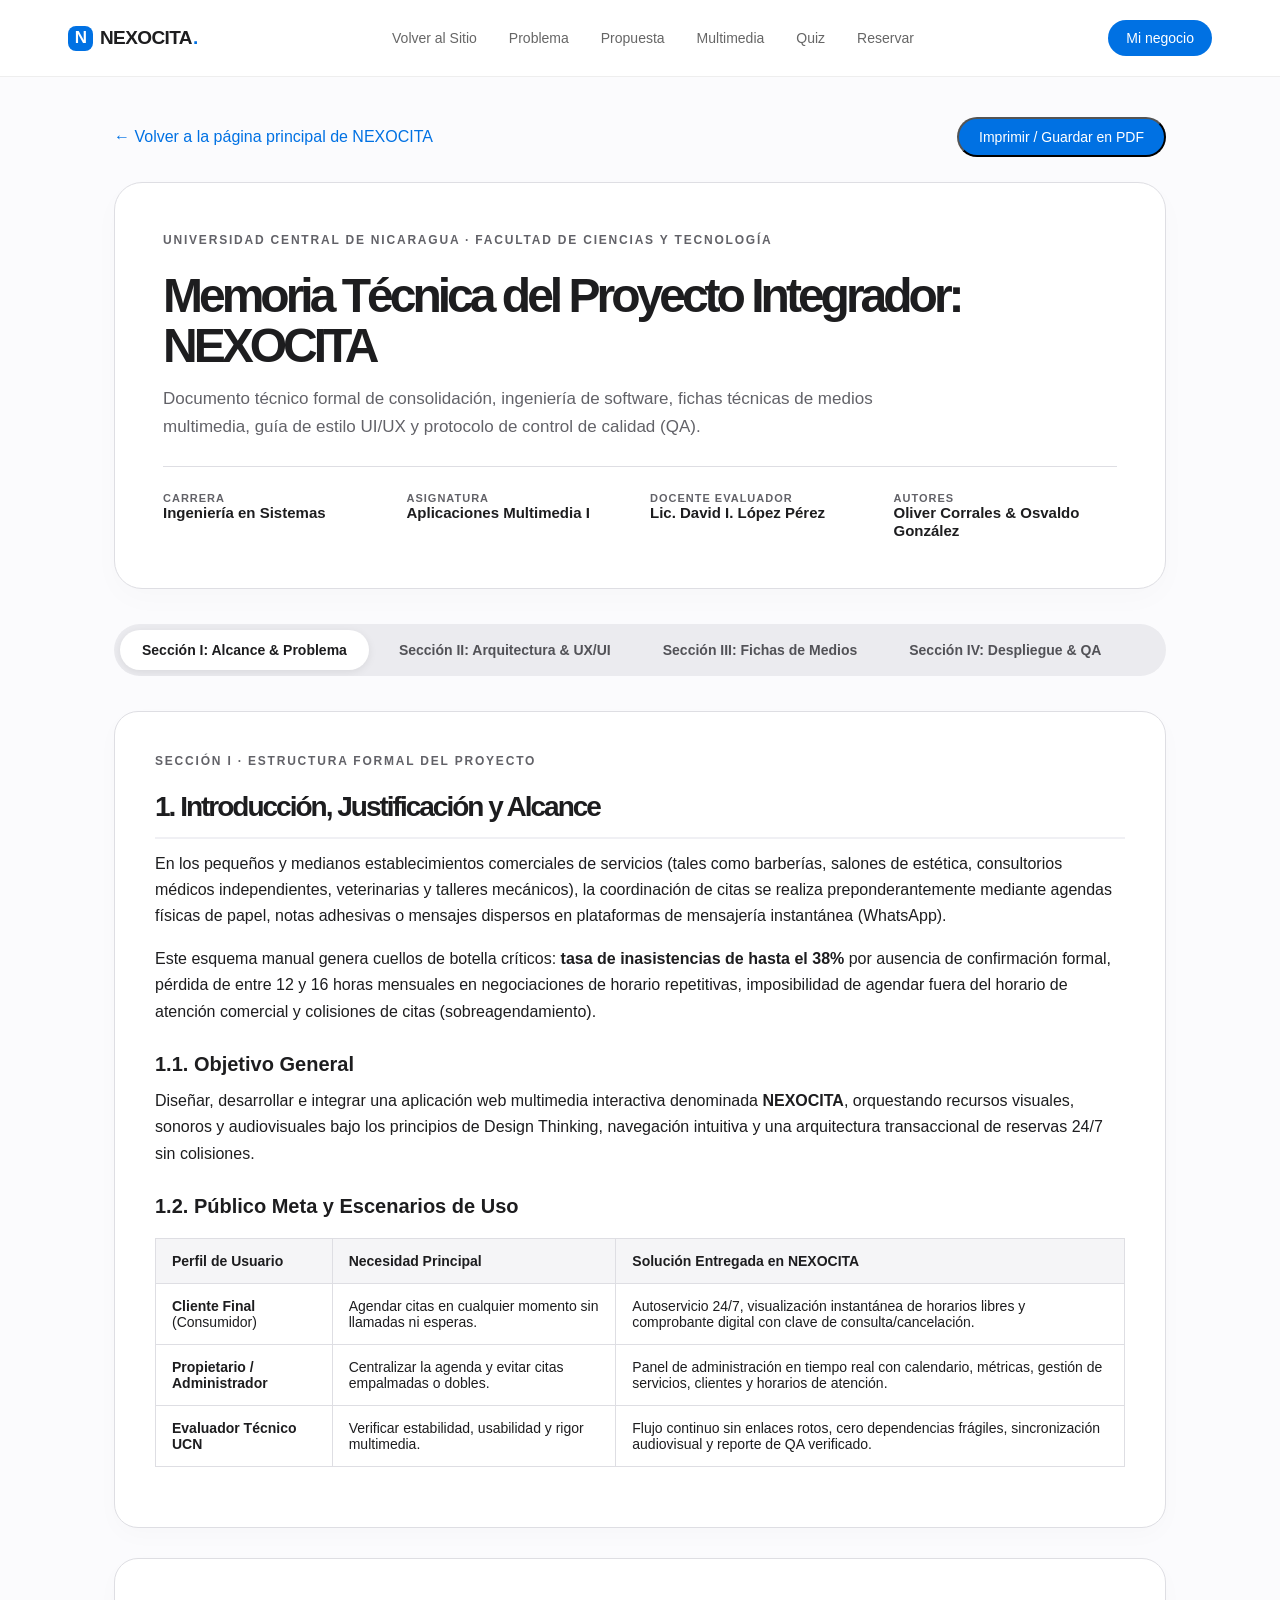
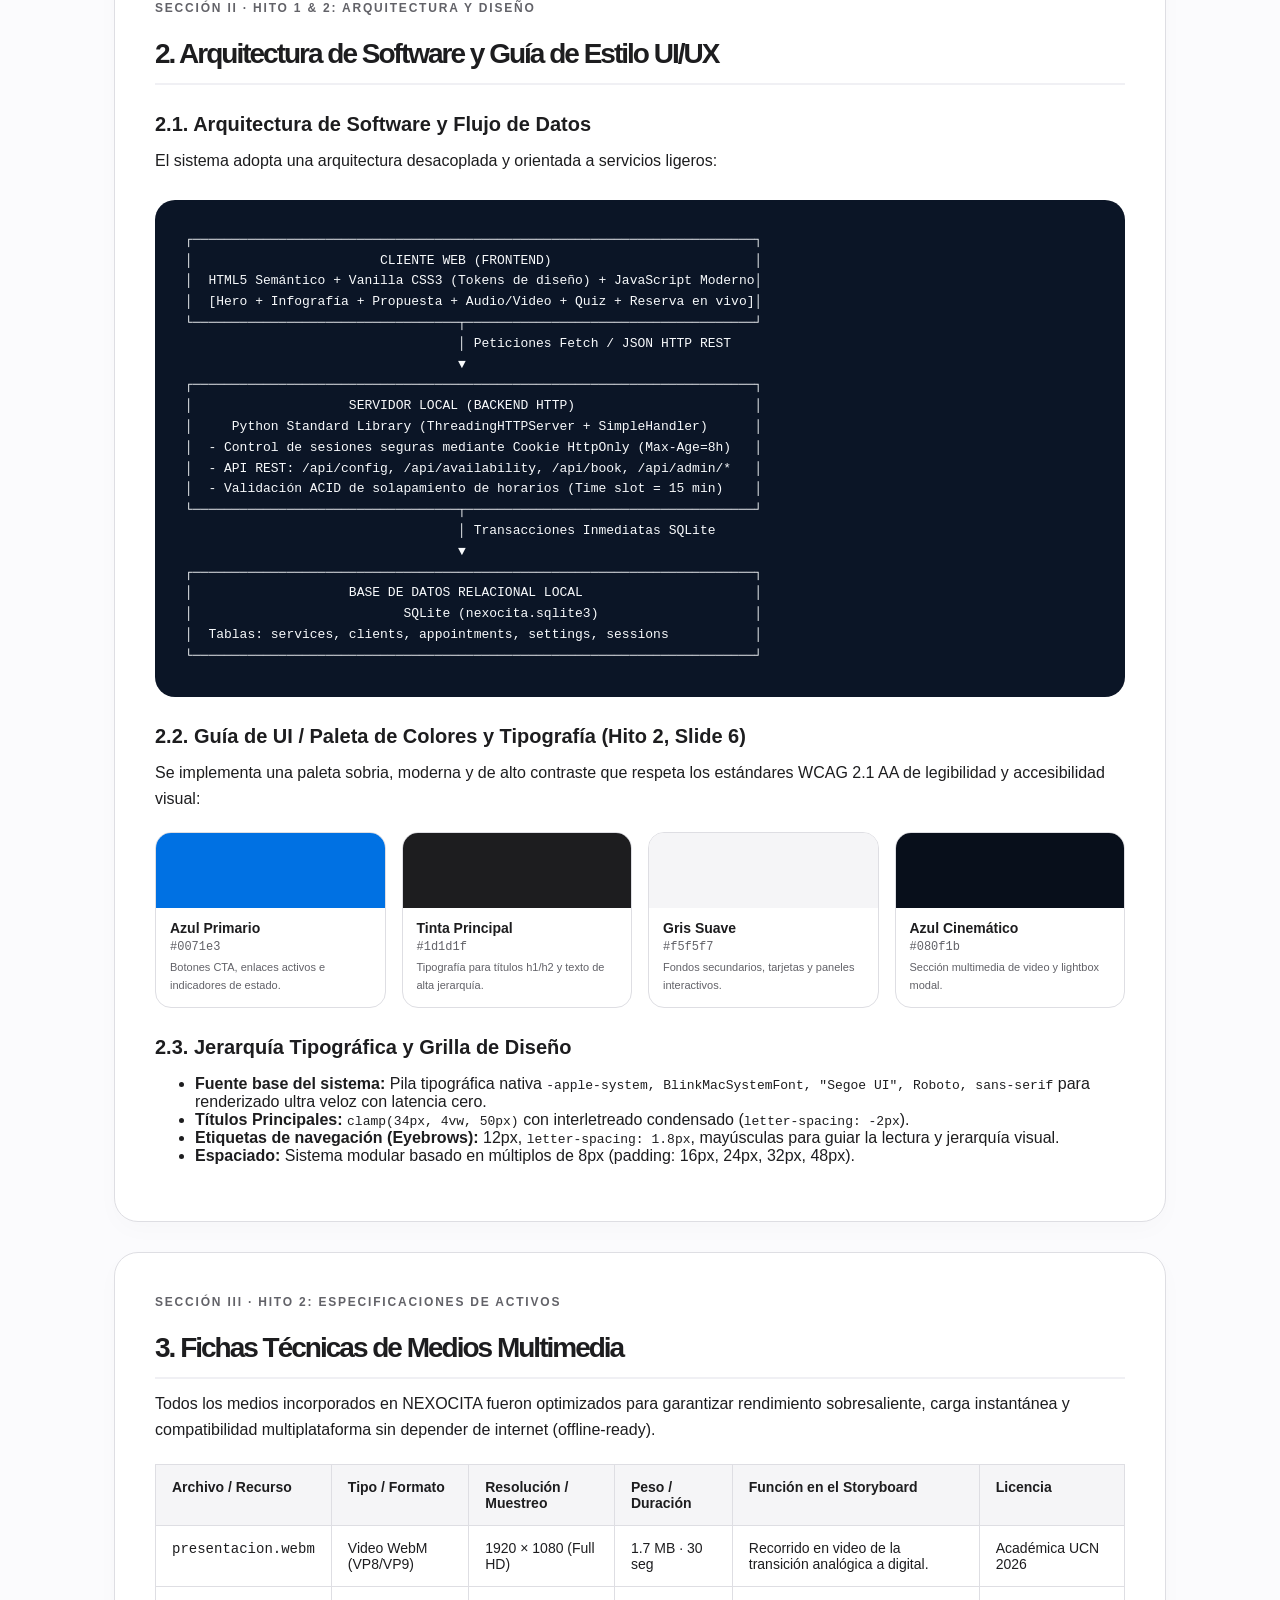
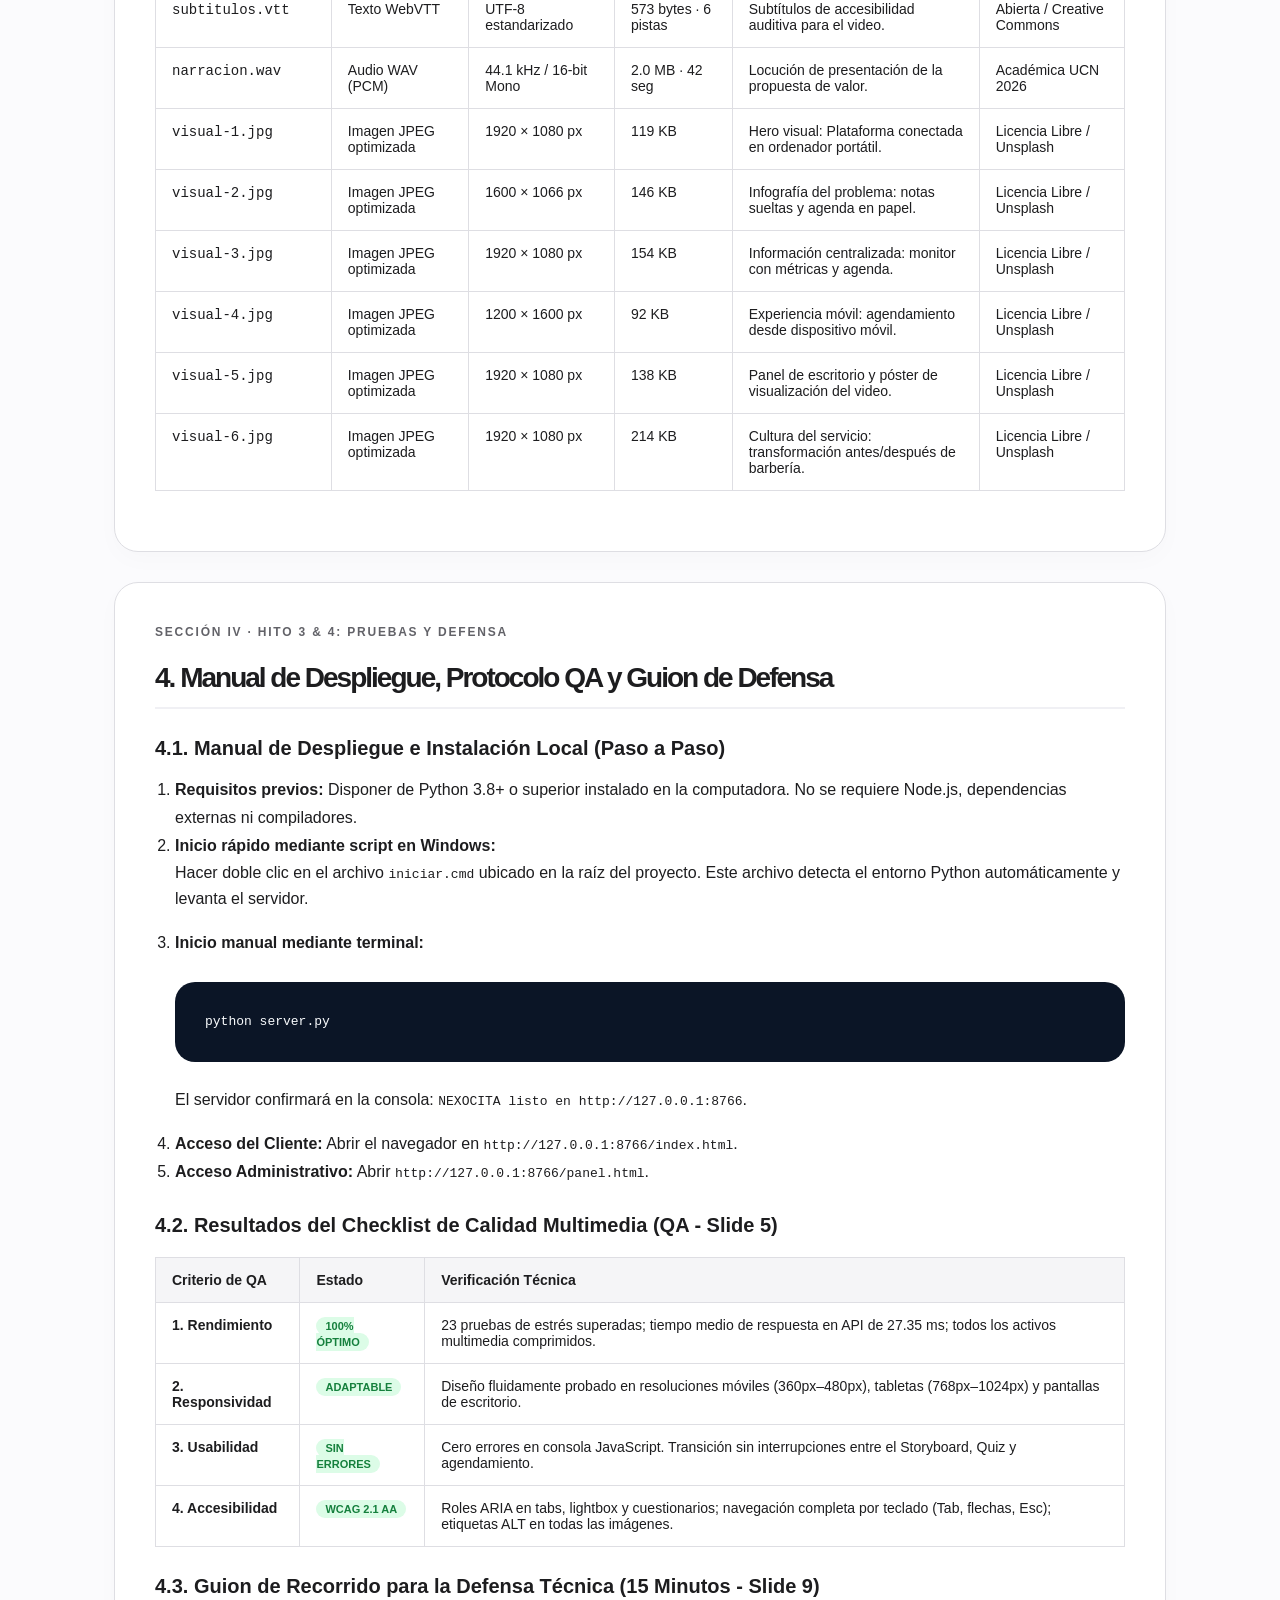
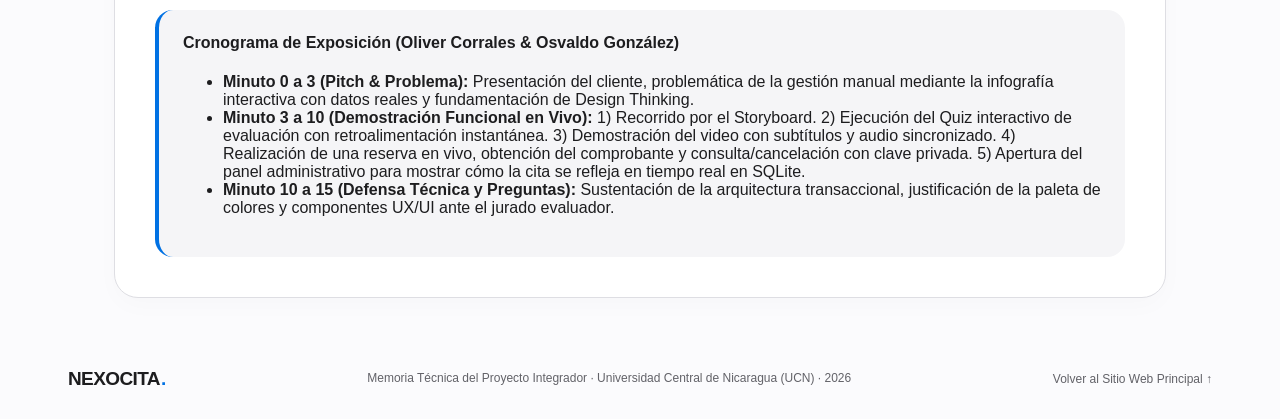
==== documentacion.html @ 9f06334d "feat: integracion completa storyboard, modulo interactivo quiz, infografia y documentacion tecnica f" ====
<!doctype html>
<html lang="es">
<head>
<meta charset="utf-8">
<meta name="viewport" content="width=device-width,initial-scale=1">
<title>Memoria Técnica y Documentación · NEXOCITA · UCN</title>
<meta name="description" content="Documentación técnica formal del Proyecto Integrador NEXOCITA: Arquitectura de software, fichas técnicas de medios, guía de UI/UX, manual de despliegue y pruebas de calidad (QA).">
<link rel="icon" href="data:image/svg+xml,%3Csvg xmlns='http://www.w3.org/2000/svg' viewBox='0 0 40 40'%3E%3Crect width='40' height='40' rx='12' fill='%230071e3'/%3E%3Cpath d='M11 28V12l18 16V12' fill='none' stroke='white' stroke-width='3'/%3E%3C/svg%3E">
<link rel="stylesheet" href="styles.css">
<style>
  body { background: #fbfbfd; color: #1d1d1f; }
  .doc-container { max-width: 1100px; margin: 40px auto; padding: 0 24px; }
  .doc-hero { background: #fff; border: 1px solid var(--line); border-radius: 28px; padding: 48px; box-shadow: 0 10px 30px rgba(0,0,0,0.02); margin-bottom: 35px; }
  .doc-hero h1 { font-size: clamp(34px, 4.5vw, 48px); margin-bottom: 15px; }
  .doc-meta { display: grid; grid-template-columns: repeat(4, 1fr); gap: 20px; border-top: 1px solid var(--line); padding-top: 25px; margin-top: 25px; }
  .doc-meta-item small { display: block; font-size: 11px; text-transform: uppercase; color: var(--muted); font-weight: 700; letter-spacing: 1px; }
  .doc-meta-item strong { font-size: 15px; color: var(--ink); }

  .doc-nav-tabs { display: flex; gap: 8px; overflow-x: auto; padding: 6px; background: #ebebef; border-radius: 30px; margin-bottom: 35px; }
  .doc-nav-tab { border: 0; background: none; padding: 12px 22px; border-radius: 24px; font-size: 14px; font-weight: 600; color: #525257; cursor: pointer; white-space: nowrap; transition: all .2s; }
  .doc-nav-tab.active { background: #fff; color: var(--ink); box-shadow: 0 2px 8px rgba(0,0,0,0.08); }

  .doc-section-card { background: #fff; border: 1px solid var(--line); border-radius: 24px; padding: 40px; margin-bottom: 30px; box-shadow: 0 8px 24px rgba(0,0,0,0.02); }
  .doc-section-card h2 { font-size: 28px; margin-bottom: 12px; border-bottom: 2px solid #f0f0f4; padding-bottom: 14px; }
  .doc-section-card h3 { font-size: 20px; margin: 28px 0 12px; }

  /* Tablas técnicas */
  .tech-table { width: 100%; border-collapse: collapse; margin: 20px 0; font-size: 14px; }
  .tech-table th, .tech-table td { padding: 14px 16px; border: 1px solid var(--line); text-align: left; vertical-align: top; }
  .tech-table th { background: var(--soft); font-weight: 700; color: var(--ink); }
  .tech-table tr:hover td { background: #fafafa; }

  /* Diagramas de arquitectura */
  .diagram-box { background: #0b1526; color: #f8fafc; border-radius: 20px; padding: 30px; margin: 25px 0; font-family: ui-monospace, SFMono-Regular, Menlo, Monaco, Consolas, monospace; font-size: 13px; line-height: 1.6; overflow-x: auto; }
  .diagram-box pre { margin: 0; }

  /* Swatches de color */
  .color-swatches { display: grid; grid-template-columns: repeat(4, 1fr); gap: 16px; margin: 20px 0; }
  .color-swatch-card { border: 1px solid var(--line); border-radius: 16px; overflow: hidden; background: #fff; }
  .swatch-color { height: 75px; }
  .swatch-info { padding: 12px 14px; font-size: 13px; }
  .swatch-info strong { display: block; font-size: 14px; margin-bottom: 2px; }
  .swatch-info code { color: var(--muted); font-size: 12px; }

  /* Print */
  .doc-actions-bar { display: flex; justify-content: space-between; align-items: center; margin-bottom: 25px; }
  @media print {
    header, .doc-nav-tabs, .doc-actions-bar, .text-link { display: none !important; }
    .doc-container { max-width: 100%; margin: 0; padding: 0; }
    .doc-section-card { border: none; box-shadow: none; padding: 20px 0; page-break-inside: avoid; }
    body { background: #fff; }
  }

  @media(max-width: 800px) {
    .doc-meta { grid-template-columns: 1fr 1fr; }
    .color-swatches { grid-template-columns: 1fr 1fr; }
    .doc-hero { padding: 28px 20px; }
    .doc-section-card { padding: 24px 18px; }
  }
</style>
</head>
<body>

<header>
  <nav aria-label="Navegación principal">
    <a class="brand" href="index.html#inicio">
      <span class="brand-icon">N</span>NEXOCITA<span class="brand-dot">.</span>
    </a>
    <div class="nav-links">
      <a href="index.html#inicio">Volver al Sitio</a>
      <a href="index.html#problema">Problema</a>
      <a href="index.html#propuesta">Propuesta</a>
      <a href="index.html#multimedia">Multimedia</a>
      <a href="index.html#interactividad">Quiz</a>
      <a href="index.html#reserva">Reservar</a>
    </div>
    <a class="nav-cta" href="panel.html">Mi negocio</a>
  </nav>
</header>

<div class="doc-container">

  <div class="doc-actions-bar">
    <a href="index.html" class="text-link">← Volver a la página principal de NEXOCITA</a>
    <button class="button" onclick="window.print()" style="padding:10px 20px;font-size:14px;">Imprimir / Guardar en PDF</button>
  </div>

  <!-- PORTADA INSTITUCIONAL FORMAL (Slide 7) -->
  <div class="doc-hero">
    <p class="eyebrow">UNIVERSIDAD CENTRAL DE NICARAGUA · FACULTAD DE CIENCIAS Y TECNOLOGÍA</p>
    <h1>Memoria Técnica del Proyecto Integrador: NEXOCITA</h1>
    <p style="color:var(--muted);font-size:17px;max-width:800px;">
      Documento técnico formal de consolidación, ingeniería de software, fichas técnicas de medios multimedia, guía de estilo UI/UX y protocolo de control de calidad (QA).
    </p>

    <div class="doc-meta">
      <div class="doc-meta-item">
        <small>Carrera</small>
        <strong>Ingeniería en Sistemas</strong>
      </div>
      <div class="doc-meta-item">
        <small>Asignatura</small>
        <strong>Aplicaciones Multimedia I</strong>
      </div>
      <div class="doc-meta-item">
        <small>Docente Evaluador</small>
        <strong>Lic. David I. López Pérez</strong>
      </div>
      <div class="doc-meta-item">
        <small>Autores</small>
        <strong>Oliver Corrales & Osvaldo González</strong>
      </div>
    </div>
  </div>

  <!-- NAVEGACIÓN POR HITOS Y SECCIONES -->
  <div class="doc-nav-tabs" role="tablist">
    <button class="doc-nav-tab active" onclick="scrollToSection('seccion-1')">Sección I: Alcance & Problema</button>
    <button class="doc-nav-tab" onclick="scrollToSection('seccion-2')">Sección II: Arquitectura & UX/UI</button>
    <button class="doc-nav-tab" onclick="scrollToSection('seccion-3')">Sección III: Fichas de Medios</button>
    <button class="doc-nav-tab" onclick="scrollToSection('seccion-4')">Sección IV: Despliegue & QA</button>
  </div>

  <!-- SECCIÓN I: INTRODUCCIÓN Y ALCANCE (Slide 7) -->
  <article class="doc-section-card" id="seccion-1">
    <p class="eyebrow">SECCIÓN I · ESTRUCTURA FORMAL DEL PROYECTO</p>
    <h2>1. Introducción, Justificación y Alcance</h2>
    <p>
      En los pequeños y medianos establecimientos comerciales de servicios (tales como barberías, salones de estética, consultorios médicos independientes, veterinarias y talleres mecánicos), la coordinación de citas se realiza preponderantemente mediante agendas físicas de papel, notas adhesivas o mensajes dispersos en plataformas de mensajería instantánea (WhatsApp).
    </p>
    <p>
      Este esquema manual genera cuellos de botella críticos: <strong>tasa de inasistencias de hasta el 38%</strong> por ausencia de confirmación formal, pérdida de entre 12 y 16 horas mensuales en negociaciones de horario repetitivas, imposibilidad de agendar fuera del horario de atención comercial y colisiones de citas (sobreagendamiento).
    </p>
    
    <h3>1.1. Objetivo General</h3>
    <p>
      Diseñar, desarrollar e integrar una aplicación web multimedia interactiva denominada <strong>NEXOCITA</strong>, orquestando recursos visuales, sonoros y audiovisuales bajo los principios de Design Thinking, navegación intuitiva y una arquitectura transaccional de reservas 24/7 sin colisiones.
    </p>

    <h3>1.2. Público Meta y Escenarios de Uso</h3>
    <table class="tech-table">
      <thead>
        <tr>
          <th>Perfil de Usuario</th>
          <th>Necesidad Principal</th>
          <th>Solución Entregada en NEXOCITA</th>
        </tr>
      </thead>
      <tbody>
        <tr>
          <td><strong>Cliente Final</strong> (Consumidor)</td>
          <td>Agendar citas en cualquier momento sin llamadas ni esperas.</td>
          <td>Autoservicio 24/7, visualización instantánea de horarios libres y comprobante digital con clave de consulta/cancelación.</td>
        </tr>
        <tr>
          <td><strong>Propietario / Administrador</strong></td>
          <td>Centralizar la agenda y evitar citas empalmadas o dobles.</td>
          <td>Panel de administración en tiempo real con calendario, métricas, gestión de servicios, clientes y horarios de atención.</td>
        </tr>
        <tr>
          <td><strong>Evaluador Técnico UCN</strong></td>
          <td>Verificar estabilidad, usabilidad y rigor multimedia.</td>
          <td>Flujo continuo sin enlaces rotos, cero dependencias frágiles, sincronización audiovisual y reporte de QA verificado.</td>
        </tr>
      </tbody>
    </table>
  </article>

  <!-- SECCIÓN II: ARQUITECTURA DE SOFTWARE & GUÍA UI/UX (Slide 6 & 7) -->
  <article class="doc-section-card" id="seccion-2">
    <p class="eyebrow">SECCIÓN II · HITO 1 & 2: ARQUITECTURA Y DISEÑO</p>
    <h2>2. Arquitectura de Software y Guía de Estilo UI/UX</h2>

    <h3>2.1. Arquitectura de Software y Flujo de Datos</h3>
    <p>
      El sistema adopta una arquitectura desacoplada y orientada a servicios ligeros:
    </p>
    <div class="diagram-box">
<pre>
┌────────────────────────────────────────────────────────────────────────┐
│                        CLIENTE WEB (FRONTEND)                          │
│  HTML5 Semántico + Vanilla CSS3 (Tokens de diseño) + JavaScript Moderno│
│  [Hero + Infografía + Propuesta + Audio/Video + Quiz + Reserva en vivo]│
└──────────────────────────────────┬─────────────────────────────────────┘
                                   │ Peticiones Fetch / JSON HTTP REST
                                   ▼
┌────────────────────────────────────────────────────────────────────────┐
│                    SERVIDOR LOCAL (BACKEND HTTP)                       │
│     Python Standard Library (ThreadingHTTPServer + SimpleHandler)      │
│  - Control de sesiones seguras mediante Cookie HttpOnly (Max-Age=8h)   │
│  - API REST: /api/config, /api/availability, /api/book, /api/admin/*   │
│  - Validación ACID de solapamiento de horarios (Time slot = 15 min)    │
└──────────────────────────────────┬─────────────────────────────────────┘
                                   │ Transacciones Inmediatas SQLite
                                   ▼
┌────────────────────────────────────────────────────────────────────────┐
│                    BASE DE DATOS RELACIONAL LOCAL                      │
│                           SQLite (nexocita.sqlite3)                    │
│  Tablas: services, clients, appointments, settings, sessions           │
└────────────────────────────────────────────────────────────────────────┘
</pre>
    </div>

    <h3>2.2. Guía de UI / Paleta de Colores y Tipografía (Hito 2, Slide 6)</h3>
    <p>
      Se implementa una paleta sobria, moderna y de alto contraste que respeta los estándares WCAG 2.1 AA de legibilidad y accesibilidad visual:
    </p>

    <div class="color-swatches">
      <div class="color-swatch-card">
        <div class="swatch-color" style="background:#0071e3;"></div>
        <div class="swatch-info">
          <strong>Azul Primario</strong>
          <code>#0071e3</code>
          <p style="font-size:11px;color:var(--muted);margin:4px 0 0;">Botones CTA, enlaces activos e indicadores de estado.</p>
        </div>
      </div>
      <div class="color-swatch-card">
        <div class="swatch-color" style="background:#1d1d1f;"></div>
        <div class="swatch-info">
          <strong>Tinta Principal</strong>
          <code>#1d1d1f</code>
          <p style="font-size:11px;color:var(--muted);margin:4px 0 0;">Tipografía para títulos h1/h2 y texto de alta jerarquía.</p>
        </div>
      </div>
      <div class="color-swatch-card">
        <div class="swatch-color" style="background:#f5f5f7;"></div>
        <div class="swatch-info">
          <strong>Gris Suave</strong>
          <code>#f5f5f7</code>
          <p style="font-size:11px;color:var(--muted);margin:4px 0 0;">Fondos secundarios, tarjetas y paneles interactivos.</p>
        </div>
      </div>
      <div class="color-swatch-card">
        <div class="swatch-color" style="background:#080f1b;"></div>
        <div class="swatch-info">
          <strong>Azul Cinemático</strong>
          <code>#080f1b</code>
          <p style="font-size:11px;color:var(--muted);margin:4px 0 0;">Sección multimedia de video y lightbox modal.</p>
        </div>
      </div>
    </div>

    <h3>2.3. Jerarquía Tipográfica y Grilla de Diseño</h3>
    <ul>
      <li><strong>Fuente base del sistema:</strong> Pila tipográfica nativa <code>-apple-system, BlinkMacSystemFont, "Segoe UI", Roboto, sans-serif</code> para renderizado ultra veloz con latencia cero.</li>
      <li><strong>Títulos Principales:</strong> <code>clamp(34px, 4vw, 50px)</code> con interletreado condensado (<code>letter-spacing: -2px</code>).</li>
      <li><strong>Etiquetas de navegación (Eyebrows):</strong> 12px, <code>letter-spacing: 1.8px</code>, mayúsculas para guiar la lectura y jerarquía visual.</li>
      <li><strong>Espaciado:</strong> Sistema modular basado en múltiplos de 8px (padding: 16px, 24px, 32px, 48px).</li>
    </ul>
  </article>

  <!-- SECCIÓN III: FICHAS TÉCNICAS DE MEDIOS MULTIMEDIA (Slide 6) -->
  <article class="doc-section-card" id="seccion-3">
    <p class="eyebrow">SECCIÓN III · HITO 2: ESPECIFICACIONES DE ACTIVOS</p>
    <h2>3. Fichas Técnicas de Medios Multimedia</h2>
    <p>
      Todos los medios incorporados en NEXOCITA fueron optimizados para garantizar rendimiento sobresaliente, carga instantánea y compatibilidad multiplataforma sin depender de internet (offline-ready).
    </p>

    <table class="tech-table">
      <thead>
        <tr>
          <th>Archivo / Recurso</th>
          <th>Tipo / Formato</th>
          <th>Resolución / Muestreo</th>
          <th>Peso / Duración</th>
          <th>Función en el Storyboard</th>
          <th>Licencia</th>
        </tr>
      </thead>
      <tbody>
        <tr>
          <td><code>presentacion.webm</code></td>
          <td>Video WebM (VP8/VP9)</td>
          <td>1920 × 1080 (Full HD)</td>
          <td>1.7 MB · 30 seg</td>
          <td>Recorrido en video de la transición analógica a digital.</td>
          <td>Académica UCN 2026</td>
        </tr>
        <tr>
          <td><code>subtitulos.vtt</code></td>
          <td>Texto WebVTT</td>
          <td>UTF-8 estandarizado</td>
          <td>573 bytes · 6 pistas</td>
          <td>Subtítulos de accesibilidad auditiva para el video.</td>
          <td>Abierta / Creative Commons</td>
        </tr>
        <tr>
          <td><code>narracion.wav</code></td>
          <td>Audio WAV (PCM)</td>
          <td>44.1 kHz / 16-bit Mono</td>
          <td>2.0 MB · 42 seg</td>
          <td>Locución de presentación de la propuesta de valor.</td>
          <td>Académica UCN 2026</td>
        </tr>
        <tr>
          <td><code>visual-1.jpg</code></td>
          <td>Imagen JPEG optimizada</td>
          <td>1920 × 1080 px</td>
          <td>119 KB</td>
          <td>Hero visual: Plataforma conectada en ordenador portátil.</td>
          <td>Licencia Libre / Unsplash</td>
        </tr>
        <tr>
          <td><code>visual-2.jpg</code></td>
          <td>Imagen JPEG optimizada</td>
          <td>1600 × 1066 px</td>
          <td>146 KB</td>
          <td>Infografía del problema: notas sueltas y agenda en papel.</td>
          <td>Licencia Libre / Unsplash</td>
        </tr>
        <tr>
          <td><code>visual-3.jpg</code></td>
          <td>Imagen JPEG optimizada</td>
          <td>1920 × 1080 px</td>
          <td>154 KB</td>
          <td>Información centralizada: monitor con métricas y agenda.</td>
          <td>Licencia Libre / Unsplash</td>
        </tr>
        <tr>
          <td><code>visual-4.jpg</code></td>
          <td>Imagen JPEG optimizada</td>
          <td>1200 × 1600 px</td>
          <td>92 KB</td>
          <td>Experiencia móvil: agendamiento desde dispositivo móvil.</td>
          <td>Licencia Libre / Unsplash</td>
        </tr>
        <tr>
          <td><code>visual-5.jpg</code></td>
          <td>Imagen JPEG optimizada</td>
          <td>1920 × 1080 px</td>
          <td>138 KB</td>
          <td>Panel de escritorio y póster de visualización del video.</td>
          <td>Licencia Libre / Unsplash</td>
        </tr>
        <tr>
          <td><code>visual-6.jpg</code></td>
          <td>Imagen JPEG optimizada</td>
          <td>1920 × 1080 px</td>
          <td>214 KB</td>
          <td>Cultura del servicio: transformación antes/después de barbería.</td>
          <td>Licencia Libre / Unsplash</td>
        </tr>
      </tbody>
    </table>
  </article>

  <!-- SECCIÓN IV: MANUAL DE DESPLIEGUE, QA Y GUION DE DEFENSA (Slide 5, 8 & 9) -->
  <article class="doc-section-card" id="seccion-4">
    <p class="eyebrow">SECCIÓN IV · HITO 3 & 4: PRUEBAS Y DEFENSA</p>
    <h2>4. Manual de Despliegue, Protocolo QA y Guion de Defensa</h2>

    <h3>4.1. Manual de Despliegue e Instalación Local (Paso a Paso)</h3>
    <ol style="line-height:1.75;padding-left:20px;">
      <li>
        <strong>Requisitos previos:</strong> Disponer de Python 3.8+ o superior instalado en la computadora. No se requiere Node.js, dependencias externas ni compiladores.
      </li>
      <li>
        <strong>Inicio rápido mediante script en Windows:</strong>
        <p>Hacer doble clic en el archivo <code>iniciar.cmd</code> ubicado en la raíz del proyecto. Este archivo detecta el entorno Python automáticamente y levanta el servidor.</p>
      </li>
      <li>
        <strong>Inicio manual mediante terminal:</strong>
        <pre class="diagram-box">python server.py</pre>
        <p>El servidor confirmará en la consola: <code>NEXOCITA listo en http://127.0.0.1:8766</code>.</p>
      </li>
      <li>
        <strong>Acceso del Cliente:</strong> Abrir el navegador en <code>http://127.0.0.1:8766/index.html</code>.
      </li>
      <li>
        <strong>Acceso Administrativo:</strong> Abrir <code>http://127.0.0.1:8766/panel.html</code>.
      </li>
    </ol>

    <h3>4.2. Resultados del Checklist de Calidad Multimedia (QA - Slide 5)</h3>
    <table class="tech-table">
      <thead>
        <tr>
          <th>Criterio de QA</th>
          <th>Estado</th>
          <th>Verificación Técnica</th>
        </tr>
      </thead>
      <tbody>
        <tr>
          <td><strong>1. Rendimiento</strong></td>
          <td><span class="infographic-badge-good">100% ÓPTIMO</span></td>
          <td>23 pruebas de estrés superadas; tiempo medio de respuesta en API de 27.35 ms; todos los activos multimedia comprimidos.</td>
        </tr>
        <tr>
          <td><strong>2. Responsividad</strong></td>
          <td><span class="infographic-badge-good">ADAPTABLE</span></td>
          <td>Diseño fluidamente probado en resoluciones móviles (360px–480px), tabletas (768px–1024px) y pantallas de escritorio.</td>
        </tr>
        <tr>
          <td><strong>3. Usabilidad</strong></td>
          <td><span class="infographic-badge-good">SIN ERRORES</span></td>
          <td>Cero errores en consola JavaScript. Transición sin interrupciones entre el Storyboard, Quiz y agendamiento.</td>
        </tr>
        <tr>
          <td><strong>4. Accesibilidad</strong></td>
          <td><span class="infographic-badge-good">WCAG 2.1 AA</span></td>
          <td>Roles ARIA en tabs, lightbox y cuestionarios; navegación completa por teclado (Tab, flechas, Esc); etiquetas ALT en todas las imágenes.</td>
        </tr>
      </tbody>
    </table>

    <h3>4.3. Guion de Recorrido para la Defensa Técnica (15 Minutos - Slide 9)</h3>
    <div style="background:var(--soft);border-radius:18px;padding:24px;border-left:4px solid var(--blue);">
      <h4 style="margin-top:0;">Cronograma de Exposición (Oliver Corrales & Osvaldo González)</h4>
      <ul>
        <li><strong>Minuto 0 a 3 (Pitch & Problema):</strong> Presentación del cliente, problemática de la gestión manual mediante la infografía interactiva con datos reales y fundamentación de Design Thinking.</li>
        <li><strong>Minuto 3 a 10 (Demostración Funcional en Vivo):</strong>
          1) Recorrido por el Storyboard.
          2) Ejecución del Quiz interactivo de evaluación con retroalimentación instantánea.
          3) Demostración del video con subtítulos y audio sincronizado.
          4) Realización de una reserva en vivo, obtención del comprobante y consulta/cancelación con clave privada.
          5) Apertura del panel administrativo para mostrar cómo la cita se refleja en tiempo real en SQLite.
        </li>
        <li><strong>Minuto 10 a 15 (Defensa Técnica y Preguntas):</strong> Sustentación de la arquitectura transaccional, justificación de la paleta de colores y componentes UX/UI ante el jurado evaluador.</li>
      </ul>
    </div>
  </article>

</div>

<footer>
  <a class="brand" href="index.html">NEXOCITA<span class="brand-dot">.</span></a>
  <p>Memoria Técnica del Proyecto Integrador · Universidad Central de Nicaragua (UCN) · 2026</p>
  <a href="index.html#inicio">Volver al Sitio Web Principal ↑</a>
</footer>

<script>
function scrollToSection(id) {
  const el = document.getElementById(id);
  if (el) {
    el.scrollIntoView({ behavior: 'smooth', block: 'start' });
    document.querySelectorAll('.doc-nav-tab').forEach(b => b.classList.remove('active'));
    event.target.classList.add('active');
  }
}
</script>

</body>
</html>
---- styles.css ----
:root{--ink:#1d1d1f;--muted:#626268;--blue:#0071e3;--soft:#f5f5f7;--line:#dedee3;font-family:-apple-system,BlinkMacSystemFont,"Segoe UI",sans-serif;color:var(--ink);background:white;font-synthesis:none}*{box-sizing:border-box}html{scroll-behavior:smooth;scroll-padding-top:90px}body{margin:0}a{color:inherit;text-decoration:none}button,a,audio,video,summary{ -webkit-tap-highlight-color:transparent}button{font:inherit;cursor:pointer}button:focus-visible,a:focus-visible,summary:focus-visible,[tabindex]:focus-visible{outline:3px solid #0071e3;outline-offset:5px}img{display:block;max-width:100%}p{line-height:1.65}header{position:sticky;top:0;z-index:20;background:rgba(255,255,255,.9);backdrop-filter:blur(20px);border-bottom:1px solid #eee}nav{max-width:1200px;min-height:76px;margin:auto;display:flex;align-items:center;justify-content:space-between;padding:14px 28px;gap:25px}.brand{font-size:19px;font-weight:750;letter-spacing:-.6px;display:flex;align-items:center;gap:7px}.brand-icon{background:var(--blue);color:white;border-radius:8px;width:25px;height:25px;display:grid;place-items:center;font-size:17px}.brand-dot{color:var(--blue);margin-left:-6px}.nav-links{display:flex;gap:32px;font-size:14px}.nav-links a{color:#666}.nav-links a:hover,.nav-links a[aria-current]{color:var(--blue)}.nav-cta,.button{background:var(--blue);color:white;border-radius:30px;display:inline-block}.nav-cta{font-size:14px;padding:10px 18px}.button{padding:15px 26px;font-size:16px}.button:hover,.nav-cta:hover{background:#0062c6}.text-link{color:var(--blue);font-size:16px}.text-link:hover{text-decoration:underline}.text-link span{margin-left:8px;font-size:21px}.skip{position:fixed;top:-100px;background:white;padding:16px;z-index:99}.skip:focus{top:0}.hero{padding:64px 28px 0;text-align:center;max-width:1256px;margin:auto}.eyebrow{font-size:12px;font-weight:650;letter-spacing:1.8px;color:var(--muted);line-height:1.5;margin:0 0 22px}.hero .eyebrow{display:flex;align-items:center;justify-content:center;gap:9px}.hero .eyebrow span{width:6px;height:6px;background:var(--blue);border-radius:50%}h1,h2,h3,p{margin-top:0}h1{font-size:clamp(48px,6vw,82px);line-height:1.035;letter-spacing:-4px;font-weight:650;margin-bottom:25px}h1 span{background:linear-gradient(110deg,#0071e3,#5c86cd);background-clip:text;color:transparent}.hero>p{font-size:20px;line-height:1.5;color:var(--muted);margin-bottom:26px}.actions{display:flex;justify-content:center;align-items:center;gap:28px;margin-bottom:46px}.hero-image{height:410px;position:relative;border-radius:26px;overflow:hidden;background:#07121f}.hero-image img{width:100%;height:100%;object-fit:cover;object-position:center 54%}.hero-image:after{content:"";position:absolute;inset:0;background:linear-gradient(0deg,rgba(0,0,0,.55),transparent 40%)}.image-label{position:absolute;bottom:25px;left:32px;right:32px;z-index:1;color:white;display:flex;justify-content:space-between;font-size:14px}.image-label span:first-child{font-weight:700;letter-spacing:2px}.hero-caption{display:flex;justify-content:space-between;padding:20px 4px 0;font-size:12px;color:var(--muted)}.hero-caption span:first-child{letter-spacing:1.3px}.section{max-width:1200px;padding:100px 28px;margin:auto}h2{font-size:clamp(34px,4vw,50px);line-height:1.08;letter-spacing:-2px;font-weight:650;margin-bottom:24px}.section-top{display:flex;justify-content:space-between;align-items:flex-end;gap:45px}.section-top>p{max-width:365px;color:var(--muted);font-size:16px;margin-bottom:25px}.media-types{display:grid;grid-template-columns:repeat(4,1fr);gap:18px;margin-top:33px}.media-types>a{background:var(--soft);padding:28px 24px;border-radius:22px;transition:transform .2s,box-shadow .2s}.media-types>a:hover{transform:translateY(-5px);box-shadow:0 14px 30px #0000000a}.type-icon{height:42px;display:block;color:var(--blue);font-size:29px;font-weight:600;margin-bottom:23px}.media-types h3{font-size:19px;letter-spacing:-.5px;margin-bottom:10px}.media-types p{font-size:15px;color:var(--muted);margin-bottom:25px}.small-link{font-size:14px;color:var(--blue)}.exploration{padding-top:10px;text-align:center}.tabs{background:#ebebef;border-radius:30px;display:inline-flex;padding:5px;margin:12px 0 35px}.tabs button{border:0;border-radius:25px;padding:12px 30px;color:#525257;background:none;font-size:15px}.tabs [aria-selected=true]{background:white;color:var(--ink);box-shadow:0 2px 6px #0001}.category-panel{display:grid;grid-template-columns:1fr 1fr;text-align:left;border-radius:28px;overflow:hidden;background:var(--soft);min-height:420px}.category-copy{padding:48px;align-self:center}.pill{display:inline-block;font-size:11px;font-weight:650;letter-spacing:1.7px;color:var(--blue);margin-bottom:20px}.category-copy h3{font-size:35px;line-height:1.13;letter-spacing:-1px;margin-bottom:20px}.category-copy p{color:var(--muted);font-size:16px}.category-panel>img{width:100%;height:100%;min-height:420px;object-fit:cover}.category-detail{font-size:13px;font-weight:600;padding-top:12px}.flow{padding-top:0}.steps{list-style:none;padding:18px 0 38px;display:grid;grid-template-columns:repeat(7,1fr);gap:18px;border-bottom:1px solid var(--line)}.steps li{font-size:14px;line-height:1.5}.steps span{font-size:27px;color:var(--blue);display:block;margin-bottom:14px;font-weight:600}.benefits{display:grid;grid-template-columns:repeat(3,1fr);gap:40px;margin-top:34px}.benefits strong{font-size:19px}.benefits p{color:var(--muted);font-size:15px;margin:8px 0 0}.gallery-section{background:var(--soft);padding-bottom:55px}.gallery-section .section-top{padding-bottom:24px}.gallery{padding-top:0;padding-bottom:0;display:grid;grid-template-columns:repeat(3,1fr);gap:22px}.gallery-card{position:relative;border:0;background:#0b1727;border-radius:24px;overflow:hidden;height:350px;padding:0;text-align:left;color:white}.gallery-card.wide{grid-column:span 2}.gallery-card img{width:100%;height:100%;object-fit:cover;transition:transform .45s}.gallery-card:hover img{transform:scale(1.04)}.gallery-card:after{content:"";position:absolute;inset:0;background:linear-gradient(0deg,#000b,transparent 65%)}.gallery-card>span{position:absolute;left:28px;right:50px;bottom:26px;z-index:1}.gallery-card small{display:block;font-size:10px;letter-spacing:1.5px;margin-bottom:8px}.gallery-card strong{display:block;font-size:24px;letter-spacing:-.6px;font-weight:550;line-height:1.18}.gallery-card b{position:absolute;bottom:25px;right:20px;z-index:2;width:29px;height:29px;border-radius:50%;background:#ffffffd9;color:#222;text-align:center;font-size:25px;font-weight:400;line-height:26px}.gallery-note{text-align:center;color:var(--muted);font-size:12px;margin:28px 20px 0}.audio-section{display:grid;grid-template-columns:1fr 1fr;gap:75px;align-items:center}.audio-section>div>p{color:var(--muted)}details{font-size:14px;color:var(--muted);line-height:1.7}summary{cursor:pointer;color:var(--blue)}details p{margin-top:15px}.audio-card{padding:35px;border:1px solid var(--line);border-radius:26px;text-align:center;box-shadow:0 14px 50px #00000004}.audio-card h3{font-size:21px;letter-spacing:-.4px;margin:20px 0 8px}.audio-card p{font-size:12px;color:var(--muted)}audio{width:100%;margin-top:12px}.waveform{height:80px;display:flex;align-items:center;justify-content:center;gap:5px}.waveform i{width:5px;border-radius:6px;background:linear-gradient(#7ab5f3,#0071e3);height:var(--height)}.audio-card.playing .waveform i{animation:pulse .8s ease-in-out infinite alternate;animation-delay:var(--delay)}@keyframes pulse{to{transform:scaleY(.4)}}.video-section{background:#080f1b;color:white;text-align:center}.video-section .eyebrow{color:#86bcf5}.video-section h2{font-size:clamp(35px,4.7vw,58px)}.video-section p{color:#a1adbb}.video-section video{width:100%;max-height:590px;border-radius:20px;margin-top:30px;background:#000}.video-note{font-size:12px;margin:20px 0 0}.future{display:grid;grid-template-columns:1fr 1fr;gap:35px 70px}.future>div>p:not(.eyebrow){color:var(--muted);max-width:470px}.roadmap{display:grid;grid-template-columns:1fr 1fr;gap:12px;align-content:center}.roadmap span{padding:18px 20px;background:var(--soft);border-radius:12px;font-size:14px}.architecture{grid-column:span 2;border-top:1px solid var(--line);padding-top:22px}.contact-section{background:var(--soft);text-align:center}.contact-section .section{padding-top:75px;padding-bottom:75px}.authors{display:flex;gap:65px;justify-content:center;margin:35px 0 25px}.authors p{font-size:16px}.authors span{display:block;color:var(--muted);font-size:14px;margin-top:4px}.contact-section .section>p:not(.eyebrow){color:var(--muted);font-size:14px}.contact-section .text-link{font-size:14px}footer{max-width:1200px;padding:30px 28px;margin:auto;display:flex;justify-content:space-between;align-items:center;gap:20px}footer p,footer>a:last-child{font-size:12px;color:var(--muted);margin:0}dialog{border:0;border-radius:22px;max-width:1000px;width:90vw;padding:18px;background:#101722;color:white}dialog::backdrop{background:#000c;backdrop-filter:blur(8px)}dialog>img{width:100%;height:70vh;object-fit:contain}.close-dialog{position:absolute;right:23px;top:23px;width:38px;height:38px;border-radius:50%;border:0;font-size:27px;background:white;color:#111}.lightbox-bottom{display:flex;align-items:center;justify-content:space-between;gap:18px;padding-top:16px}.lightbox-bottom p{margin:0;font-size:14px;text-align:center}.lightbox-bottom button{background:#29364a;color:white;border:0;border-radius:18px;padding:10px 16px;font-size:14px}@media(max-width:800px){nav{padding:14px 20px;gap:16px;flex-wrap:wrap}.nav-links{order:3;width:100%;justify-content:center;gap:30px;padding-top:7px}.hero{padding-top:45px}h1{letter-spacing:-2.5px}.hero-image{height:340px}.section{padding:65px 24px}.section-top{display:block}.section-top>p{max-width:none}.media-types{grid-template-columns:1fr 1fr}.category-panel{grid-template-columns:1fr}.category-copy{padding:32px}.category-panel>img{height:320px;min-height:0}.steps{grid-template-columns:repeat(4,1fr);gap:25px}.benefits{gap:22px}.gallery{grid-template-columns:1fr 1fr;padding-top:0}.gallery-card.wide{grid-column:span 1}.gallery-card{height:310px}.gallery-card strong{font-size:21px}.audio-section{grid-template-columns:1fr;gap:30px}.future{grid-template-columns:1fr;gap:25px}.architecture{grid-column:auto}.authors{gap:25px}footer{flex-wrap:wrap}.image-label span:last-child{max-width:200px;text-align:right}.exploration{padding-top:0}.flow{padding-top:0}}@media(max-width:480px){.hero{padding-left:20px;padding-right:20px}.eyebrow{font-size:10px;letter-spacing:1.3px}.hero>p{font-size:18px}.actions{gap:20px;flex-direction:column;margin-bottom:32px}.hero-image{height:280px;border-radius:19px}.hero-caption{font-size:10px;gap:20px;text-align:left}.hero-caption span:last-child{text-align:right}.image-label{left:18px;right:18px;font-size:11px}.section{padding-left:20px;padding-right:20px}.media-types{gap:12px}.media-types>a{padding:22px 18px}.media-types h3{font-size:17px}.media-types p{font-size:14px}.tabs{display:flex}.tabs button{flex:1;padding:12px 10px;font-size:14px}.category-copy h3{font-size:30px}.benefits{grid-template-columns:1fr;gap:24px}.steps{grid-template-columns:repeat(3,1fr)}.gallery{grid-template-columns:1fr;gap:16px}.gallery-card{height:320px}.audio-card{padding:25px 18px}.authors{flex-direction:column;gap:5px}.roadmap span{padding:16px;font-size:13px}.lightbox-bottom{flex-wrap:wrap}.lightbox-bottom p{order:3;width:100%}dialog>img{height:60vh}footer{justify-content:center;text-align:center}footer p{width:100%}.nav-links{gap:24px}.nav-cta{font-size:12px;padding:10px 13px}}@media(prefers-reduced-motion:reduce){html{scroll-behavior:auto}*,*:before,*:after{animation:none!important;transition:none!important}}

.audio-section>div{min-width:0}.waveform{width:100%;overflow:hidden}.waveform i{flex-shrink:1}.media-types>a{min-width:0}audio{max-width:100%}

/* --- STORYBOARD NAVIGATION TRACKER (Slide 8 & 13) --- */
.storyboard-nav-tracker{background:#fff;border-bottom:1px solid var(--line);position:sticky;top:76px;z-index:18;padding:8px 16px;box-shadow:0 2px 10px rgba(0,0,0,0.02)}
.storyboard-steps-bar{max-width:1200px;margin:0 auto;display:flex;align-items:center;justify-content:space-between;gap:6px;overflow-x:auto;padding-bottom:2px;-webkit-overflow-scrolling:touch}
.storyboard-step-item{display:inline-flex;align-items:center;gap:6px;padding:6px 12px;border-radius:20px;font-size:12px;font-weight:600;color:var(--muted);white-space:nowrap;transition:all .2s;text-decoration:none;background:#f5f5f7}
.storyboard-step-item:hover{background:#e8e8ed;color:var(--ink)}
.storyboard-step-item.active{background:var(--blue);color:#fff}
.storyboard-step-num{display:inline-block;font-size:10px;font-weight:700;opacity:0.8}
.storyboard-step-arrow{color:#c5c5cb;font-size:11px}

/* --- HERO ENHANCEMENT --- */
.hero-badge{display:inline-flex;align-items:center;gap:8px;padding:6px 16px;background:#e8f2fe;color:var(--blue);border-radius:30px;font-size:12px;font-weight:700;letter-spacing:1px;margin-bottom:18px;border:1px solid #c7e0fc}
.hero-cta-group{display:flex;flex-wrap:wrap;justify-content:center;gap:14px;margin-top:28px}
.hero-btn-primary{background:var(--blue);color:#fff;padding:15px 30px;border-radius:30px;font-weight:600;font-size:16px;transition:all .2s;box-shadow:0 6px 18px rgba(0,113,227,0.25)}
.hero-btn-primary:hover{background:#0062c6;transform:translateY(-2px);box-shadow:0 8px 22px rgba(0,113,227,0.35)}
.hero-btn-secondary{background:var(--soft);color:var(--ink);padding:15px 26px;border-radius:30px;font-weight:600;font-size:16px;border:1px solid var(--line);transition:all .2s}
.hero-btn-secondary:hover{background:#e8e8ed;border-color:#ccc}

/* --- 02. PROBLEMA & INFOGRAFÍA INTERACTIVA (Slide 8 & 13) --- */
.infographic-wrapper{background:#fff;border:1px solid var(--line);border-radius:28px;padding:40px;box-shadow:0 12px 35px rgba(0,0,0,0.03);margin-top:35px}
.business-selector-bar{display:flex;gap:10px;justify-content:center;flex-wrap:wrap;margin-bottom:35px}
.biz-tab-btn{padding:10px 20px;border-radius:20px;border:1px solid var(--line);background:#fff;font-size:13px;font-weight:600;color:var(--muted);cursor:pointer;transition:all .2s;display:flex;align-items:center;gap:8px}
.biz-tab-btn:hover{border-color:var(--blue);color:var(--blue)}
.biz-tab-btn.active{background:var(--blue);color:#fff;border-color:var(--blue);box-shadow:0 4px 12px rgba(0,113,227,0.25)}
.infographic-grid{display:grid;grid-template-columns:1.2fr 1fr;gap:40px;align-items:center}
.infographic-stats-container{display:flex;flex-direction:column;gap:24px}
.infographic-bar-item{background:var(--soft);padding:18px 22px;border-radius:18px}
.infographic-bar-header{display:flex;justify-content:space-between;align-items:center;margin-bottom:10px;font-size:14px;font-weight:600}
.infographic-badge-crit{background:#fee2e2;color:#b91c1c;padding:3px 9px;border-radius:12px;font-size:11px;font-weight:700}
.infographic-badge-good{background:#dcfce7;color:#15803d;padding:3px 9px;border-radius:12px;font-size:11px;font-weight:700}
.comparison-dual-track{display:flex;flex-direction:column;gap:8px}
.comp-row{display:flex;align-items:center;gap:12px;font-size:12px}
.comp-label{width:90px;color:var(--muted);font-weight:500}
.comp-track{flex:1;height:12px;background:#e5e7eb;border-radius:10px;overflow:hidden;position:relative}
.comp-fill-manual{height:100%;background:#ef4444;border-radius:10px;transition:width .6s ease-in-out}
.comp-fill-nexo{height:100%;background:var(--blue);border-radius:10px;transition:width .6s ease-in-out}
.comp-val{width:55px;text-align:right;font-weight:700}
.pain-points-grid{display:grid;grid-template-columns:1fr 1fr;gap:16px}
.pain-card{background:var(--soft);padding:22px;border-radius:20px;border-left:4px solid #ef4444}
.pain-icon{font-size:24px;margin-bottom:8px;display:inline-block}
.pain-card h4{font-size:15px;margin:0 0 6px;color:var(--ink)}
.pain-card p{font-size:13px;color:var(--muted);margin:0;line-height:1.45}

/* --- 03. PROPUESTA EN TARJETAS --- */
.proposal-grid{display:grid;grid-template-columns:repeat(4,1fr);gap:20px;margin-top:35px}
.proposal-card{background:#fff;border:1px solid var(--line);border-radius:22px;padding:28px 22px;text-align:left;transition:transform .2s,box-shadow .2s;position:relative}
.proposal-card:hover{transform:translateY(-4px);box-shadow:0 12px 28px rgba(0,0,0,0.06);border-color:#b8d6fc}
.proposal-card-num{display:inline-block;font-size:12px;font-weight:700;letter-spacing:1.5px;color:var(--blue);margin-bottom:14px}
.proposal-card h3{font-size:18px;margin-bottom:10px;line-height:1.25}
.proposal-card p{font-size:14px;color:var(--muted);line-height:1.55;margin:0}

/* --- 05. INTERACTIVIDAD / QUIZ DINÁMICO (Slide 7, 8, 13 & Hito 1) --- */
.quiz-section{background:linear-gradient(180deg,#f9fafb 0%,#f0f4f9 100%);border-radius:32px;margin:60px auto;border:1px solid var(--line)}
.quiz-box{max-width:850px;margin:0 auto;background:#fff;border-radius:26px;box-shadow:0 15px 40px rgba(0,0,0,0.04);padding:42px;border:1px solid #e2e8f0}
.quiz-progress-bar-wrap{background:#e2e8f0;height:8px;border-radius:10px;overflow:hidden;margin-bottom:28px}
.quiz-progress-bar{height:100%;background:var(--blue);width:25%;transition:width .4s ease}
.quiz-step-header{display:flex;justify-content:space-between;align-items:center;margin-bottom:14px;font-size:13px;font-weight:600;color:var(--muted)}
.quiz-question-title{font-size:22px;font-weight:650;margin-bottom:24px;color:var(--ink);line-height:1.35}
.quiz-options-group{display:flex;flex-direction:column;gap:12px}
.quiz-opt-btn{display:flex;align-items:flex-start;gap:14px;padding:16px 20px;border-radius:16px;border:1.5px solid var(--line);background:#fff;text-align:left;cursor:pointer;font-size:15px;color:var(--ink);transition:all .2s;width:100%}
.quiz-opt-btn:hover{border-color:var(--blue);background:#f8fbff}
.quiz-opt-btn.selected{border-color:var(--blue);background:#eef6ff}
.quiz-opt-letter{width:28px;height:28px;border-radius:50%;background:#ebebef;display:grid;place-items:center;font-weight:700;font-size:13px;color:#475569;flex-shrink:0}
.quiz-opt-btn.selected .quiz-opt-letter{background:var(--blue);color:#fff}
.quiz-feedback-box{margin-top:20px;padding:18px 22px;border-radius:16px;font-size:14px;line-height:1.5;display:none}
.quiz-feedback-box.show{display:block;animation:fadeSlideIn .3s ease}
.quiz-feedback-crit{background:#fef2f2;border-left:4px solid #ef4444;color:#991b1b}
.quiz-feedback-good{background:#f0fdf4;border-left:4px solid #22c55e;color:#166534}
.quiz-controls{display:flex;justify-content:space-between;align-items:center;margin-top:30px;padding-top:20px;border-top:1px solid var(--line)}
.quiz-results-container{display:none;text-align:center;padding:15px 0}
.quiz-score-badge{display:inline-block;padding:8px 22px;border-radius:30px;font-size:14px;font-weight:700;margin-bottom:18px}
.score-badge-high{background:#fee2e2;color:#b91c1c}
.score-badge-med{background:#fef3c7;color:#b45309}
.score-badge-opt{background:#dcfce7;color:#15803d}
.quiz-result-title{font-size:26px;font-weight:700;margin-bottom:14px}
.quiz-result-desc{font-size:16px;color:var(--muted);max-width:580px;margin:0 auto 28px;line-height:1.6}
.quiz-action-cta{display:inline-flex;align-items:center;gap:10px;padding:14px 28px;border-radius:30px;background:var(--blue);color:#fff;font-weight:600;font-size:15px;box-shadow:0 6px 18px rgba(0,113,227,0.25)}
.quiz-action-cta:hover{background:#0062c6}

/* --- 06. BENEFICIOS / MÉTRICAS DE IMPACTO MEDIBLE (Slide 13) --- */
.metrics-grid{display:grid;grid-template-columns:repeat(4,1fr);gap:22px;margin-top:35px}
.metric-card{background:#fff;border:1px solid var(--line);border-radius:24px;padding:32px 24px;text-align:center;box-shadow:0 10px 30px rgba(0,0,0,0.02);position:relative;overflow:hidden}
.metric-card:before{content:"";position:absolute;top:0;left:0;right:0;height:4px;background:var(--blue)}
.metric-number{font-size:clamp(40px,4.5vw,52px);font-weight:800;letter-spacing:-2px;color:var(--blue);margin-bottom:6px;line-height:1}
.metric-card h3{font-size:17px;font-weight:650;margin-bottom:8px}
.metric-card p{font-size:13px;color:var(--muted);line-height:1.5;margin:0}

/* --- DOCUMENTACIÓN TÉCNICA (Hito 2) --- */
.doc-callout-card{background:linear-gradient(135deg,#0a192f 0%,#1e3a5f 100%);color:#fff;border-radius:28px;padding:45px;display:flex;align-items:center;justify-content:space-between;gap:35px;margin-top:40px;box-shadow:0 15px 40px rgba(10,25,47,0.18)}
.doc-callout-content h3{font-size:28px;margin-bottom:12px;color:#fff}
.doc-callout-content p{color:#cbd5e1;font-size:15px;line-height:1.6;max-width:650px;margin-bottom:20px}
.doc-pills-list{display:flex;flex-wrap:wrap;gap:10px}
.doc-pill{background:rgba(255,255,255,0.12);color:#e2e8f0;padding:6px 14px;border-radius:20px;font-size:12px;font-weight:600;border:1px solid rgba(255,255,255,0.15)}
.btn-doc-link{background:#fff;color:#0a192f;padding:15px 28px;border-radius:30px;font-weight:700;font-size:15px;white-space:nowrap;transition:all .2s;display:inline-flex;align-items:center;gap:8px}
.btn-doc-link:hover{background:#e2e8f0;transform:translateY(-2px)}

@keyframes fadeSlideIn{from{opacity:0;transform:translateY(10px)}to{opacity:1;transform:translateY(0)}}

@media(max-width:960px){
  .infographic-grid{grid-template-columns:1fr}
  .proposal-grid{grid-template-columns:1fr 1fr}
  .metrics-grid{grid-template-columns:1fr 1fr}
  .doc-callout-card{flex-direction:column;text-align:center}
  .doc-pills-list{justify-content:center}
}
@media(max-width:600px){
  .proposal-grid{grid-template-columns:1fr}
  .metrics-grid{grid-template-columns:1fr}
  .pain-points-grid{grid-template-columns:1fr}
  .quiz-box{padding:26px 18px}
  .infographic-wrapper{padding:22px 16px}
}
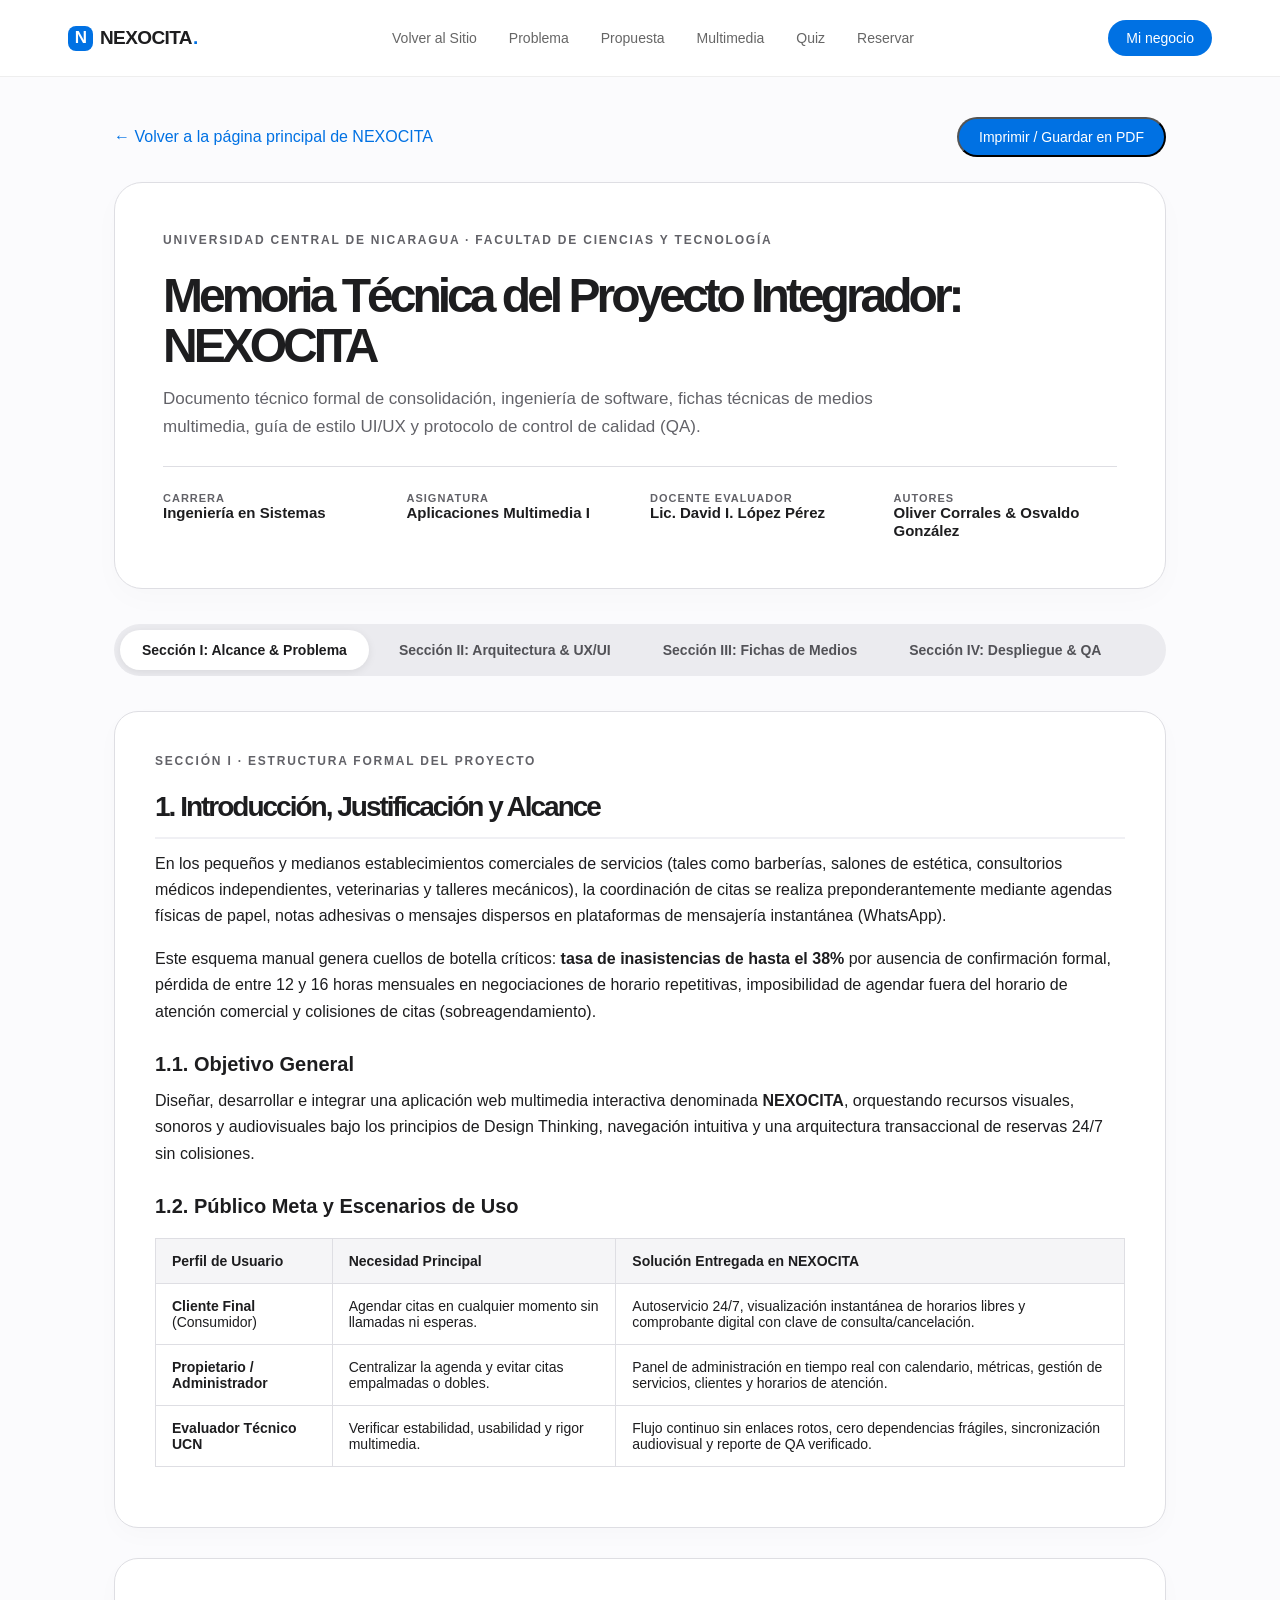
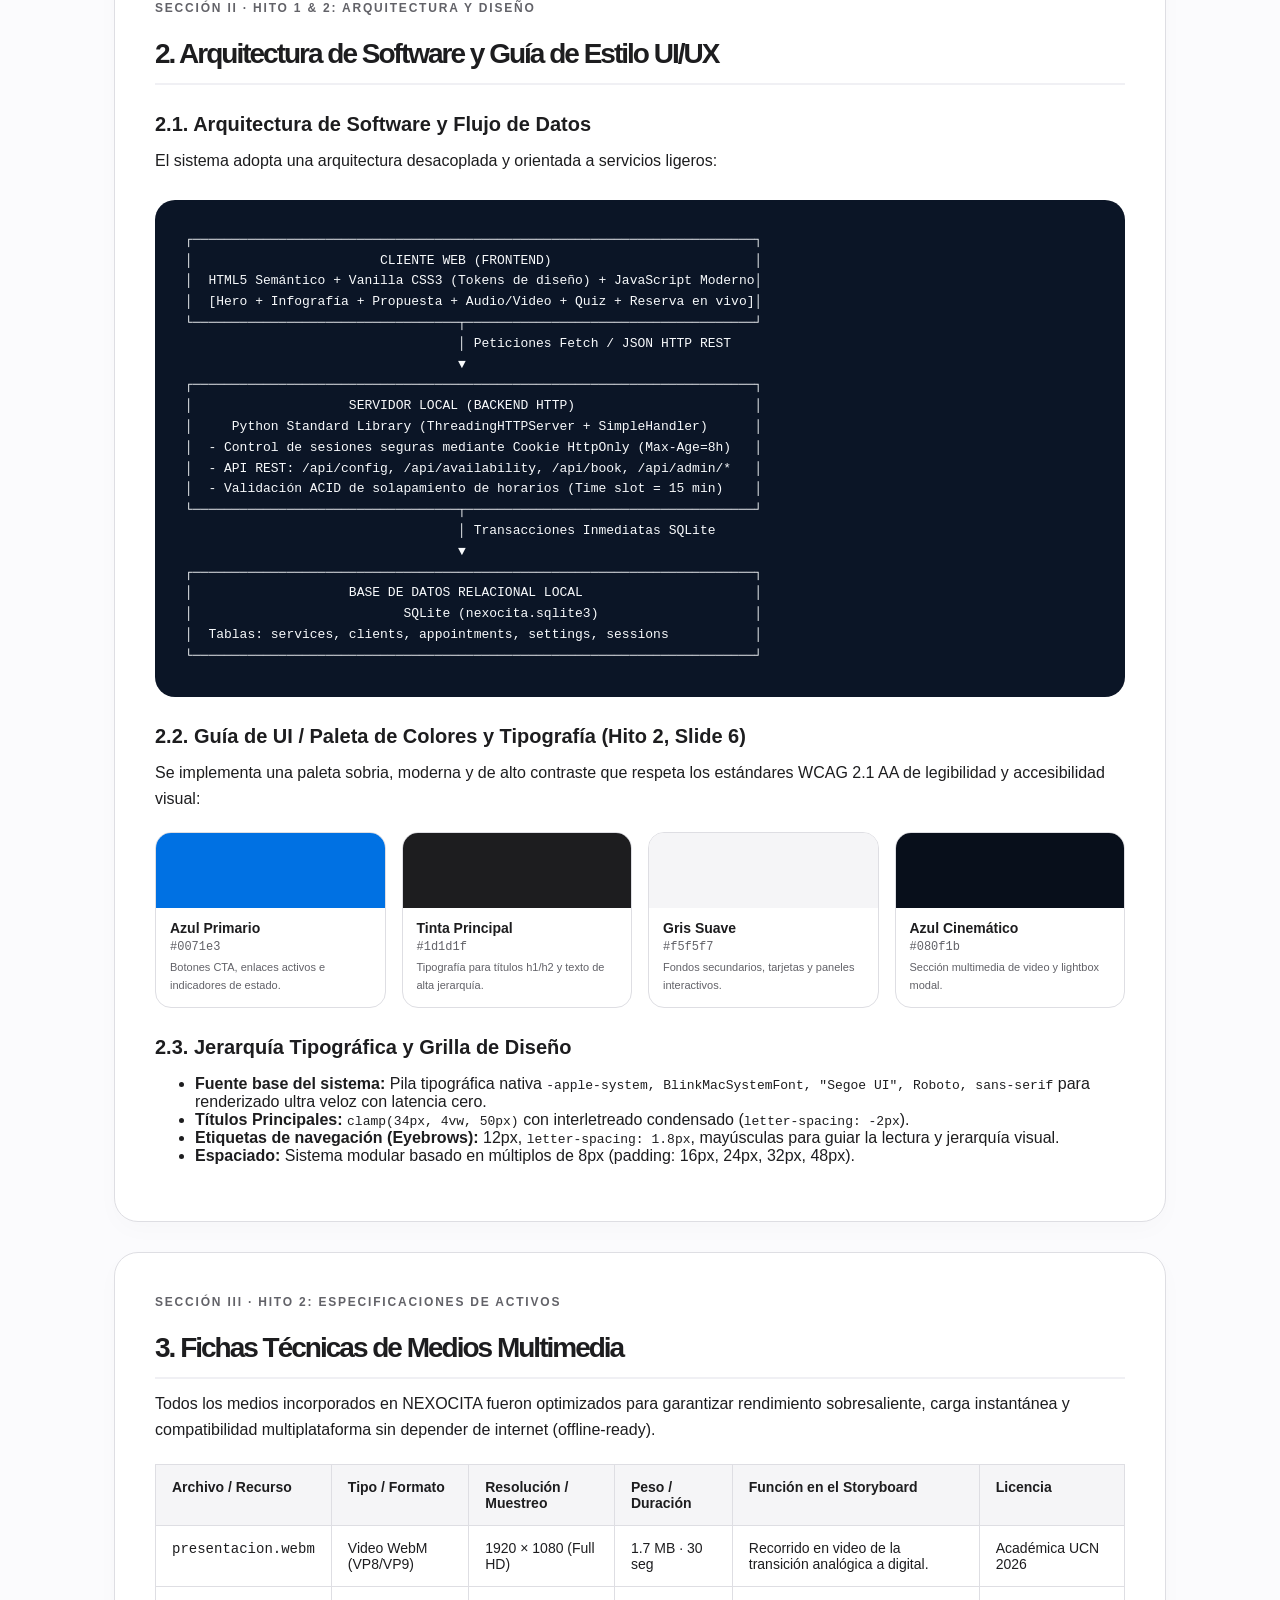
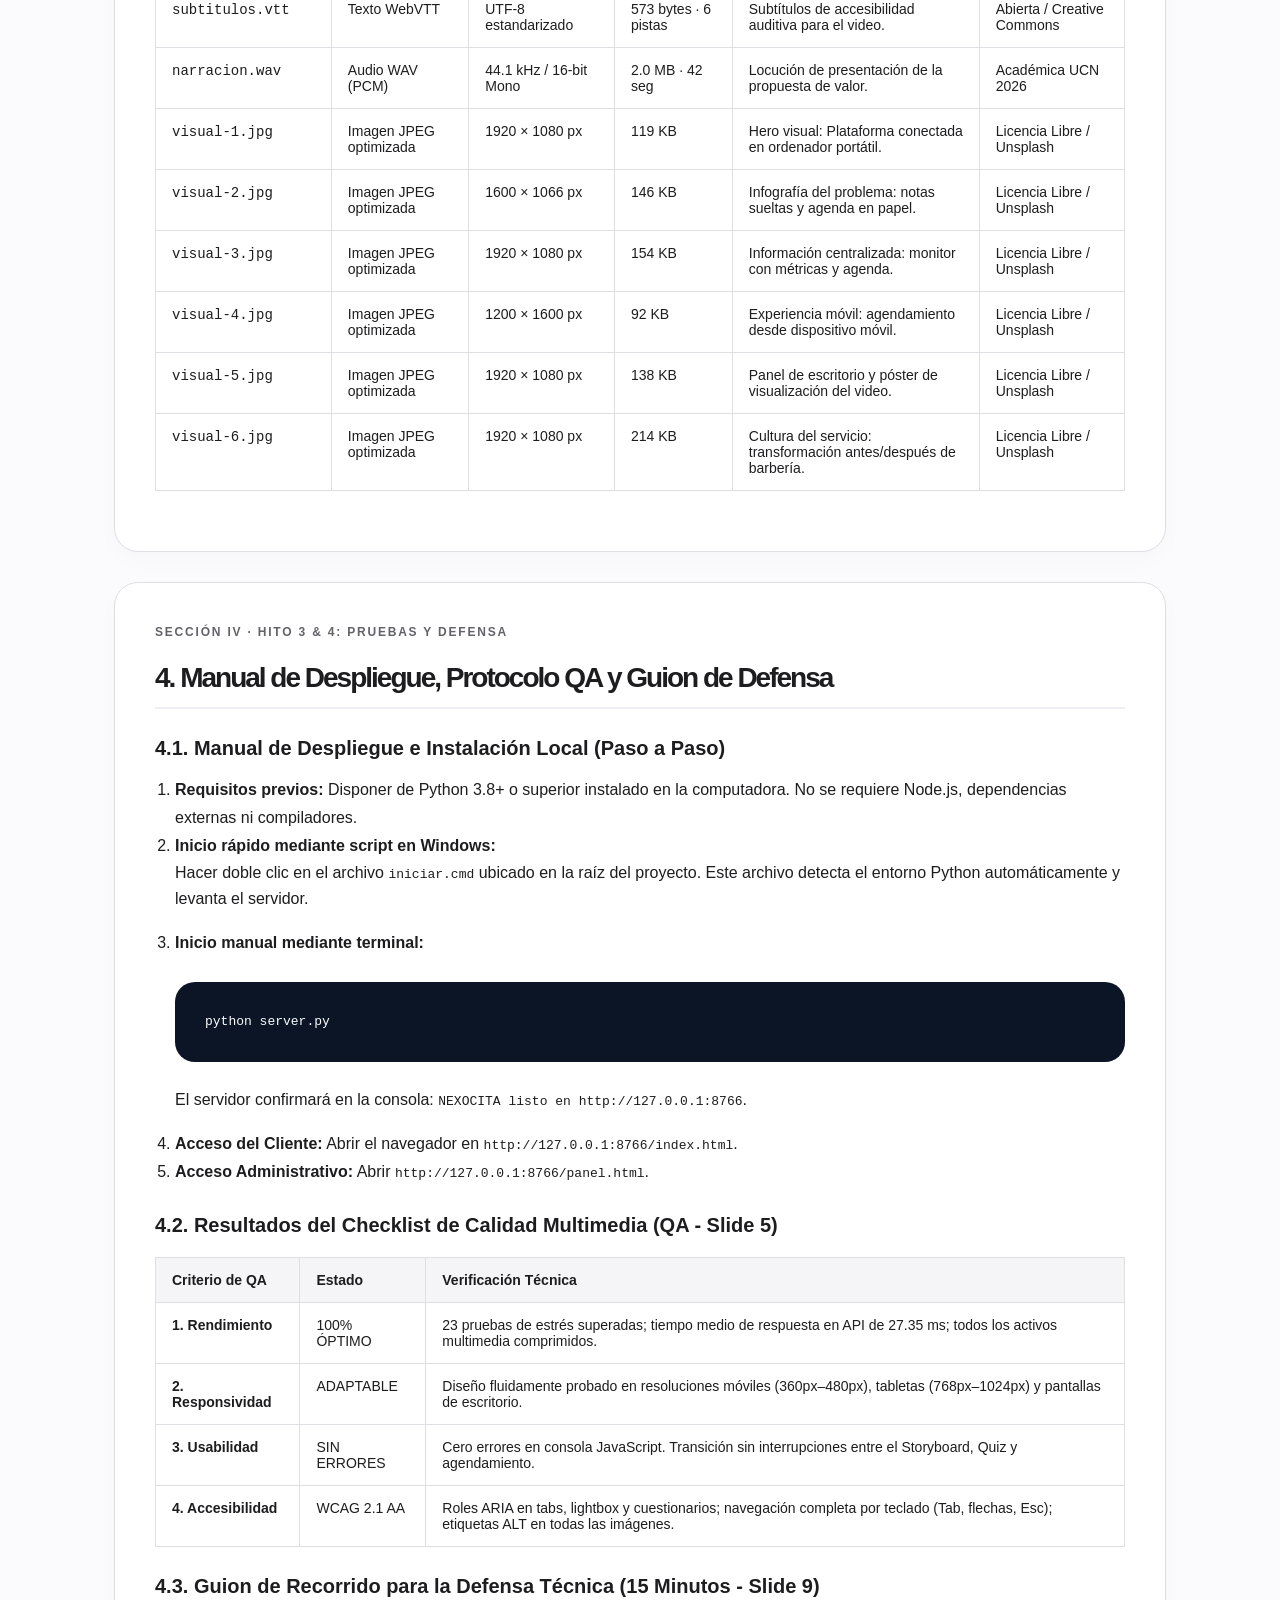
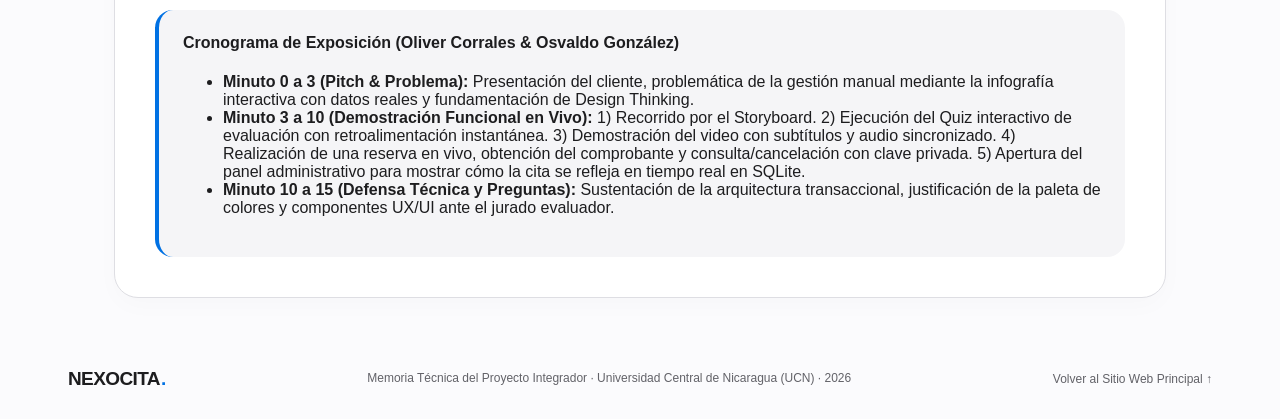
==== commit e4ca328a: "fix: panel.js restaurado con API backend + fallback offline para sincronizar datos entre dispositivo" ====
--- a/documentacion.html
+++ b/documentacion.html
@@ -1,182 +1,378 @@
 <!doctype html>
 <html lang="es">
+
 <head>
-<meta charset="utf-8">
-<meta name="viewport" content="width=device-width,initial-scale=1">
-<title>Memoria Técnica y Documentación · NEXOCITA · UCN</title>
-<meta name="description" content="Documentación técnica formal del Proyecto Integrador NEXOCITA: Arquitectura de software, fichas técnicas de medios, guía de UI/UX, manual de despliegue y pruebas de calidad (QA).">
-<link rel="icon" href="data:image/svg+xml,%3Csvg xmlns='http://www.w3.org/2000/svg' viewBox='0 0 40 40'%3E%3Crect width='40' height='40' rx='12' fill='%230071e3'/%3E%3Cpath d='M11 28V12l18 16V12' fill='none' stroke='white' stroke-width='3'/%3E%3C/svg%3E">
-<link rel="stylesheet" href="styles.css">
-<style>
-  body { background: #fbfbfd; color: #1d1d1f; }
-  .doc-container { max-width: 1100px; margin: 40px auto; padding: 0 24px; }
-  .doc-hero { background: #fff; border: 1px solid var(--line); border-radius: 28px; padding: 48px; box-shadow: 0 10px 30px rgba(0,0,0,0.02); margin-bottom: 35px; }
-  .doc-hero h1 { font-size: clamp(34px, 4.5vw, 48px); margin-bottom: 15px; }
-  .doc-meta { display: grid; grid-template-columns: repeat(4, 1fr); gap: 20px; border-top: 1px solid var(--line); padding-top: 25px; margin-top: 25px; }
-  .doc-meta-item small { display: block; font-size: 11px; text-transform: uppercase; color: var(--muted); font-weight: 700; letter-spacing: 1px; }
-  .doc-meta-item strong { font-size: 15px; color: var(--ink); }
-
-  .doc-nav-tabs { display: flex; gap: 8px; overflow-x: auto; padding: 6px; background: #ebebef; border-radius: 30px; margin-bottom: 35px; }
-  .doc-nav-tab { border: 0; background: none; padding: 12px 22px; border-radius: 24px; font-size: 14px; font-weight: 600; color: #525257; cursor: pointer; white-space: nowrap; transition: all .2s; }
-  .doc-nav-tab.active { background: #fff; color: var(--ink); box-shadow: 0 2px 8px rgba(0,0,0,0.08); }
-
-  .doc-section-card { background: #fff; border: 1px solid var(--line); border-radius: 24px; padding: 40px; margin-bottom: 30px; box-shadow: 0 8px 24px rgba(0,0,0,0.02); }
-  .doc-section-card h2 { font-size: 28px; margin-bottom: 12px; border-bottom: 2px solid #f0f0f4; padding-bottom: 14px; }
-  .doc-section-card h3 { font-size: 20px; margin: 28px 0 12px; }
-
-  /* Tablas técnicas */
-  .tech-table { width: 100%; border-collapse: collapse; margin: 20px 0; font-size: 14px; }
-  .tech-table th, .tech-table td { padding: 14px 16px; border: 1px solid var(--line); text-align: left; vertical-align: top; }
-  .tech-table th { background: var(--soft); font-weight: 700; color: var(--ink); }
-  .tech-table tr:hover td { background: #fafafa; }
-
-  /* Diagramas de arquitectura */
-  .diagram-box { background: #0b1526; color: #f8fafc; border-radius: 20px; padding: 30px; margin: 25px 0; font-family: ui-monospace, SFMono-Regular, Menlo, Monaco, Consolas, monospace; font-size: 13px; line-height: 1.6; overflow-x: auto; }
-  .diagram-box pre { margin: 0; }
-
-  /* Swatches de color */
-  .color-swatches { display: grid; grid-template-columns: repeat(4, 1fr); gap: 16px; margin: 20px 0; }
-  .color-swatch-card { border: 1px solid var(--line); border-radius: 16px; overflow: hidden; background: #fff; }
-  .swatch-color { height: 75px; }
-  .swatch-info { padding: 12px 14px; font-size: 13px; }
-  .swatch-info strong { display: block; font-size: 14px; margin-bottom: 2px; }
-  .swatch-info code { color: var(--muted); font-size: 12px; }
-
-  /* Print */
-  .doc-actions-bar { display: flex; justify-content: space-between; align-items: center; margin-bottom: 25px; }
-  @media print {
-    header, .doc-nav-tabs, .doc-actions-bar, .text-link { display: none !important; }
-    .doc-container { max-width: 100%; margin: 0; padding: 0; }
-    .doc-section-card { border: none; box-shadow: none; padding: 20px 0; page-break-inside: avoid; }
-    body { background: #fff; }
-  }
-
-  @media(max-width: 800px) {
-    .doc-meta { grid-template-columns: 1fr 1fr; }
-    .color-swatches { grid-template-columns: 1fr 1fr; }
-    .doc-hero { padding: 28px 20px; }
-    .doc-section-card { padding: 24px 18px; }
-  }
-</style>
+  <meta charset="utf-8">
+  <meta name="viewport" content="width=device-width,initial-scale=1">
+  <title>Memoria Técnica y Documentación · NEXOCITA · UCN</title>
+  <meta name="description"
+    content="Documentación técnica formal del Proyecto Integrador NEXOCITA: Arquitectura de software, fichas técnicas de medios, guía de UI/UX, manual de despliegue y pruebas de calidad (QA).">
+  <link rel="icon"
+    href="data:image/svg+xml,%3Csvg xmlns='http://www.w3.org/2000/svg' viewBox='0 0 40 40'%3E%3Crect width='40' height='40' rx='12' fill='%230071e3'/%3E%3Cpath d='M11 28V12l18 16V12' fill='none' stroke='white' stroke-width='3'/%3E%3C/svg%3E">
+  <link rel="stylesheet" href="styles.css">
+  <style>
+    body {
+      background: #fbfbfd;
+      color: #1d1d1f;
+    }
+
+    .doc-container {
+      max-width: 1100px;
+      margin: 40px auto;
+      padding: 0 24px;
+    }
+
+    .doc-hero {
+      background: #fff;
+      border: 1px solid var(--line);
+      border-radius: 28px;
+      padding: 48px;
+      box-shadow: 0 10px 30px rgba(0, 0, 0, 0.02);
+      margin-bottom: 35px;
+    }
+
+    .doc-hero h1 {
+      font-size: clamp(34px, 4.5vw, 48px);
+      margin-bottom: 15px;
+    }
+
+    .doc-meta {
+      display: grid;
+      grid-template-columns: repeat(4, 1fr);
+      gap: 20px;
+      border-top: 1px solid var(--line);
+      padding-top: 25px;
+      margin-top: 25px;
+    }
+
+    .doc-meta-item small {
+      display: block;
+      font-size: 11px;
+      text-transform: uppercase;
+      color: var(--muted);
+      font-weight: 700;
+      letter-spacing: 1px;
+    }
+
+    .doc-meta-item strong {
+      font-size: 15px;
+      color: var(--ink);
+    }
+
+    .doc-nav-tabs {
+      display: flex;
+      gap: 8px;
+      overflow-x: auto;
+      padding: 6px;
+      background: #ebebef;
+      border-radius: 30px;
+      margin-bottom: 35px;
+    }
+
+    .doc-nav-tab {
+      border: 0;
+      background: none;
+      padding: 12px 22px;
+      border-radius: 24px;
+      font-size: 14px;
+      font-weight: 600;
+      color: #525257;
+      cursor: pointer;
+      white-space: nowrap;
+      transition: all .2s;
+    }
+
+    .doc-nav-tab.active {
+      background: #fff;
+      color: var(--ink);
+      box-shadow: 0 2px 8px rgba(0, 0, 0, 0.08);
+    }
+
+    .doc-section-card {
+      background: #fff;
+      border: 1px solid var(--line);
+      border-radius: 24px;
+      padding: 40px;
+      margin-bottom: 30px;
+      box-shadow: 0 8px 24px rgba(0, 0, 0, 0.02);
+    }
+
+    .doc-section-card h2 {
+      font-size: 28px;
+      margin-bottom: 12px;
+      border-bottom: 2px solid #f0f0f4;
+      padding-bottom: 14px;
+    }
+
+    .doc-section-card h3 {
+      font-size: 20px;
+      margin: 28px 0 12px;
+    }
+
+    /* Tablas técnicas */
+    .tech-table {
+      width: 100%;
+      border-collapse: collapse;
+      margin: 20px 0;
+      font-size: 14px;
+    }
+
+    .tech-table th,
+    .tech-table td {
+      padding: 14px 16px;
+      border: 1px solid var(--line);
+      text-align: left;
+      vertical-align: top;
+    }
+
+    .tech-table th {
+      background: var(--soft);
+      font-weight: 700;
+      color: var(--ink);
+    }
+
+    .tech-table tr:hover td {
+      background: #fafafa;
+    }
+
+    /* Diagramas de arquitectura */
+    .diagram-box {
+      background: #0b1526;
+      color: #f8fafc;
+      border-radius: 20px;
+      padding: 30px;
+      margin: 25px 0;
+      font-family: ui-monospace, SFMono-Regular, Menlo, Monaco, Consolas, monospace;
+      font-size: 13px;
+      line-height: 1.6;
+      overflow-x: auto;
+    }
+
+    .diagram-box pre {
+      margin: 0;
+    }
+
+    /* Swatches de color */
+    .color-swatches {
+      display: grid;
+      grid-template-columns: repeat(4, 1fr);
+      gap: 16px;
+      margin: 20px 0;
+    }
+
+    .color-swatch-card {
+      border: 1px solid var(--line);
+      border-radius: 16px;
+      overflow: hidden;
+      background: #fff;
+    }
+
+    .swatch-color {
+      height: 75px;
+    }
+
+    .swatch-info {
+      padding: 12px 14px;
+      font-size: 13px;
+    }
+
+    .swatch-info strong {
+      display: block;
+      font-size: 14px;
+      margin-bottom: 2px;
+    }
+
+    .swatch-info code {
+      color: var(--muted);
+      font-size: 12px;
+    }
+
+    /* Print */
+    .doc-actions-bar {
+      display: flex;
+      justify-content: space-between;
+      align-items: center;
+      margin-bottom: 25px;
+    }
+
+    @media print {
+
+      header,
+      .doc-nav-tabs,
+      .doc-actions-bar,
+      .text-link {
+        display: none !important;
+      }
+
+      .doc-container {
+        max-width: 100%;
+        margin: 0;
+        padding: 0;
+      }
+
+      .doc-section-card {
+        border: none;
+        box-shadow: none;
+        padding: 20px 0;
+        page-break-inside: avoid;
+      }
+
+      body {
+        background: #fff;
+      }
+    }
+
+    @media(max-width: 800px) {
+      .doc-meta {
+        grid-template-columns: 1fr 1fr;
+      }
+
+      .color-swatches {
+        grid-template-columns: 1fr 1fr;
+      }
+
+      .doc-hero {
+        padding: 28px 20px;
+      }
+
+      .doc-section-card {
+        padding: 24px 18px;
+      }
+    }
+  </style>
 </head>
+
 <body>
 
-<header>
-  <nav aria-label="Navegación principal">
-    <a class="brand" href="index.html#inicio">
-      <span class="brand-icon">N</span>NEXOCITA<span class="brand-dot">.</span>
-    </a>
-    <div class="nav-links">
-      <a href="index.html#inicio">Volver al Sitio</a>
-      <a href="index.html#problema">Problema</a>
-      <a href="index.html#propuesta">Propuesta</a>
-      <a href="index.html#multimedia">Multimedia</a>
-      <a href="index.html#interactividad">Quiz</a>
-      <a href="index.html#reserva">Reservar</a>
+  <header>
+    <nav aria-label="Navegación principal">
+      <a class="brand" href="index.html#inicio">
+        <span class="brand-icon">N</span>NEXOCITA<span class="brand-dot">.</span>
+      </a>
+      <div class="nav-links">
+        <a href="index.html#inicio">Volver al Sitio</a>
+        <a href="index.html#problema">Problema</a>
+        <a href="index.html#propuesta">Propuesta</a>
+        <a href="index.html#multimedia">Multimedia</a>
+        <a href="index.html#interactividad">Quiz</a>
+        <a href="index.html#reserva">Reservar</a>
+      </div>
+      <a class="nav-cta" href="panel.html">Mi negocio</a>
+    </nav>
+  </header>
+
+  <div class="doc-container">
+
+    <div class="doc-actions-bar">
+      <a href="index.html" class="text-link">← Volver a la página principal de NEXOCITA</a>
+      <button class="button" onclick="window.print()" style="padding:10px 20px;font-size:14px;">Imprimir / Guardar en
+        PDF</button>
     </div>
-    <a class="nav-cta" href="panel.html">Mi negocio</a>
-  </nav>
-</header>
-
-<div class="doc-container">
-
-  <div class="doc-actions-bar">
-    <a href="index.html" class="text-link">← Volver a la página principal de NEXOCITA</a>
-    <button class="button" onclick="window.print()" style="padding:10px 20px;font-size:14px;">Imprimir / Guardar en PDF</button>
-  </div>
-
-  <!-- PORTADA INSTITUCIONAL FORMAL (Slide 7) -->
-  <div class="doc-hero">
-    <p class="eyebrow">UNIVERSIDAD CENTRAL DE NICARAGUA · FACULTAD DE CIENCIAS Y TECNOLOGÍA</p>
-    <h1>Memoria Técnica del Proyecto Integrador: NEXOCITA</h1>
-    <p style="color:var(--muted);font-size:17px;max-width:800px;">
-      Documento técnico formal de consolidación, ingeniería de software, fichas técnicas de medios multimedia, guía de estilo UI/UX y protocolo de control de calidad (QA).
-    </p>
-
-    <div class="doc-meta">
-      <div class="doc-meta-item">
-        <small>Carrera</small>
-        <strong>Ingeniería en Sistemas</strong>
-      </div>
-      <div class="doc-meta-item">
-        <small>Asignatura</small>
-        <strong>Aplicaciones Multimedia I</strong>
-      </div>
-      <div class="doc-meta-item">
-        <small>Docente Evaluador</small>
-        <strong>Lic. David I. López Pérez</strong>
-      </div>
-      <div class="doc-meta-item">
-        <small>Autores</small>
-        <strong>Oliver Corrales & Osvaldo González</strong>
+
+    <!-- PORTADA INSTITUCIONAL FORMAL (Slide 7) -->
+    <div class="doc-hero">
+      <p class="eyebrow">UNIVERSIDAD CENTRAL DE NICARAGUA · FACULTAD DE CIENCIAS Y TECNOLOGÍA</p>
+      <h1>Memoria Técnica del Proyecto Integrador: NEXOCITA</h1>
+      <p style="color:var(--muted);font-size:17px;max-width:800px;">
+        Documento técnico formal de consolidación, ingeniería de software, fichas técnicas de medios multimedia, guía de
+        estilo UI/UX y protocolo de control de calidad (QA).
+      </p>
+
+      <div class="doc-meta">
+        <div class="doc-meta-item">
+          <small>Carrera</small>
+          <strong>Ingeniería en Sistemas</strong>
+        </div>
+        <div class="doc-meta-item">
+          <small>Asignatura</small>
+          <strong>Aplicaciones Multimedia I</strong>
+        </div>
+        <div class="doc-meta-item">
+          <small>Docente Evaluador</small>
+          <strong>Lic. David I. López Pérez</strong>
+        </div>
+        <div class="doc-meta-item">
+          <small>Autores</small>
+          <strong>Oliver Corrales & Osvaldo González</strong>
+        </div>
       </div>
     </div>
-  </div>
-
-  <!-- NAVEGACIÓN POR HITOS Y SECCIONES -->
-  <div class="doc-nav-tabs" role="tablist">
-    <button class="doc-nav-tab active" onclick="scrollToSection('seccion-1')">Sección I: Alcance & Problema</button>
-    <button class="doc-nav-tab" onclick="scrollToSection('seccion-2')">Sección II: Arquitectura & UX/UI</button>
-    <button class="doc-nav-tab" onclick="scrollToSection('seccion-3')">Sección III: Fichas de Medios</button>
-    <button class="doc-nav-tab" onclick="scrollToSection('seccion-4')">Sección IV: Despliegue & QA</button>
-  </div>
-
-  <!-- SECCIÓN I: INTRODUCCIÓN Y ALCANCE (Slide 7) -->
-  <article class="doc-section-card" id="seccion-1">
-    <p class="eyebrow">SECCIÓN I · ESTRUCTURA FORMAL DEL PROYECTO</p>
-    <h2>1. Introducción, Justificación y Alcance</h2>
-    <p>
-      En los pequeños y medianos establecimientos comerciales de servicios (tales como barberías, salones de estética, consultorios médicos independientes, veterinarias y talleres mecánicos), la coordinación de citas se realiza preponderantemente mediante agendas físicas de papel, notas adhesivas o mensajes dispersos en plataformas de mensajería instantánea (WhatsApp).
-    </p>
-    <p>
-      Este esquema manual genera cuellos de botella críticos: <strong>tasa de inasistencias de hasta el 38%</strong> por ausencia de confirmación formal, pérdida de entre 12 y 16 horas mensuales en negociaciones de horario repetitivas, imposibilidad de agendar fuera del horario de atención comercial y colisiones de citas (sobreagendamiento).
-    </p>
-    
-    <h3>1.1. Objetivo General</h3>
-    <p>
-      Diseñar, desarrollar e integrar una aplicación web multimedia interactiva denominada <strong>NEXOCITA</strong>, orquestando recursos visuales, sonoros y audiovisuales bajo los principios de Design Thinking, navegación intuitiva y una arquitectura transaccional de reservas 24/7 sin colisiones.
-    </p>
-
-    <h3>1.2. Público Meta y Escenarios de Uso</h3>
-    <table class="tech-table">
-      <thead>
-        <tr>
-          <th>Perfil de Usuario</th>
-          <th>Necesidad Principal</th>
-          <th>Solución Entregada en NEXOCITA</th>
-        </tr>
-      </thead>
-      <tbody>
-        <tr>
-          <td><strong>Cliente Final</strong> (Consumidor)</td>
-          <td>Agendar citas en cualquier momento sin llamadas ni esperas.</td>
-          <td>Autoservicio 24/7, visualización instantánea de horarios libres y comprobante digital con clave de consulta/cancelación.</td>
-        </tr>
-        <tr>
-          <td><strong>Propietario / Administrador</strong></td>
-          <td>Centralizar la agenda y evitar citas empalmadas o dobles.</td>
-          <td>Panel de administración en tiempo real con calendario, métricas, gestión de servicios, clientes y horarios de atención.</td>
-        </tr>
-        <tr>
-          <td><strong>Evaluador Técnico UCN</strong></td>
-          <td>Verificar estabilidad, usabilidad y rigor multimedia.</td>
-          <td>Flujo continuo sin enlaces rotos, cero dependencias frágiles, sincronización audiovisual y reporte de QA verificado.</td>
-        </tr>
-      </tbody>
-    </table>
-  </article>
-
-  <!-- SECCIÓN II: ARQUITECTURA DE SOFTWARE & GUÍA UI/UX (Slide 6 & 7) -->
-  <article class="doc-section-card" id="seccion-2">
-    <p class="eyebrow">SECCIÓN II · HITO 1 & 2: ARQUITECTURA Y DISEÑO</p>
-    <h2>2. Arquitectura de Software y Guía de Estilo UI/UX</h2>
-
-    <h3>2.1. Arquitectura de Software y Flujo de Datos</h3>
-    <p>
-      El sistema adopta una arquitectura desacoplada y orientada a servicios ligeros:
-    </p>
-    <div class="diagram-box">
-<pre>
+
+    <!-- NAVEGACIÓN POR HITOS Y SECCIONES -->
+    <div class="doc-nav-tabs" role="tablist">
+      <button class="doc-nav-tab active" onclick="scrollToSection('seccion-1')">Sección I: Alcance & Problema</button>
+      <button class="doc-nav-tab" onclick="scrollToSection('seccion-2')">Sección II: Arquitectura & UX/UI</button>
+      <button class="doc-nav-tab" onclick="scrollToSection('seccion-3')">Sección III: Fichas de Medios</button>
+      <button class="doc-nav-tab" onclick="scrollToSection('seccion-4')">Sección IV: Despliegue & QA</button>
+    </div>
+
+    <!-- SECCIÓN I: INTRODUCCIÓN Y ALCANCE (Slide 7) -->
+    <article class="doc-section-card" id="seccion-1">
+      <p class="eyebrow">SECCIÓN I · ESTRUCTURA FORMAL DEL PROYECTO</p>
+      <h2>1. Introducción, Justificación y Alcance</h2>
+      <p>
+        En los pequeños y medianos establecimientos comerciales de servicios (tales como barberías, salones de estética,
+        consultorios médicos independientes, veterinarias y talleres mecánicos), la coordinación de citas se realiza
+        preponderantemente mediante agendas físicas de papel, notas adhesivas o mensajes dispersos en plataformas de
+        mensajería instantánea (WhatsApp).
+      </p>
+      <p>
+        Este esquema manual genera cuellos de botella críticos: <strong>tasa de inasistencias de hasta el 38%</strong>
+        por ausencia de confirmación formal, pérdida de entre 12 y 16 horas mensuales en negociaciones de horario
+        repetitivas, imposibilidad de agendar fuera del horario de atención comercial y colisiones de citas
+        (sobreagendamiento).
+      </p>
+
+      <h3>1.1. Objetivo General</h3>
+      <p>
+        Diseñar, desarrollar e integrar una aplicación web multimedia interactiva denominada <strong>NEXOCITA</strong>,
+        orquestando recursos visuales, sonoros y audiovisuales bajo los principios de Design Thinking, navegación
+        intuitiva y una arquitectura transaccional de reservas 24/7 sin colisiones.
+      </p>
+
+      <h3>1.2. Público Meta y Escenarios de Uso</h3>
+      <table class="tech-table">
+        <thead>
+          <tr>
+            <th>Perfil de Usuario</th>
+            <th>Necesidad Principal</th>
+            <th>Solución Entregada en NEXOCITA</th>
+          </tr>
+        </thead>
+        <tbody>
+          <tr>
+            <td><strong>Cliente Final</strong> (Consumidor)</td>
+            <td>Agendar citas en cualquier momento sin llamadas ni esperas.</td>
+            <td>Autoservicio 24/7, visualización instantánea de horarios libres y comprobante digital con clave de
+              consulta/cancelación.</td>
+          </tr>
+          <tr>
+            <td><strong>Propietario / Administrador</strong></td>
+            <td>Centralizar la agenda y evitar citas empalmadas o dobles.</td>
+            <td>Panel de administración en tiempo real con calendario, métricas, gestión de servicios, clientes y
+              horarios de atención.</td>
+          </tr>
+          <tr>
+            <td><strong>Evaluador Técnico UCN</strong></td>
+            <td>Verificar estabilidad, usabilidad y rigor multimedia.</td>
+            <td>Flujo continuo sin enlaces rotos, cero dependencias frágiles, sincronización audiovisual y reporte de QA
+              verificado.</td>
+          </tr>
+        </tbody>
+      </table>
+    </article>
+
+    <!-- SECCIÓN II: ARQUITECTURA DE SOFTWARE & GUÍA UI/UX (Slide 6 & 7) -->
+    <article class="doc-section-card" id="seccion-2">
+      <p class="eyebrow">SECCIÓN II · HITO 1 & 2: ARQUITECTURA Y DISEÑO</p>
+      <h2>2. Arquitectura de Software y Guía de Estilo UI/UX</h2>
+
+      <h3>2.1. Arquitectura de Software y Flujo de Datos</h3>
+      <p>
+        El sistema adopta una arquitectura desacoplada y orientada a servicios ligeros:
+      </p>
+      <div class="diagram-box">
+        <pre>
 ┌────────────────────────────────────────────────────────────────────────┐
 │                        CLIENTE WEB (FRONTEND)                          │
 │  HTML5 Semántico + Vanilla CSS3 (Tokens de diseño) + JavaScript Moderno│
@@ -199,248 +395,268 @@
 │  Tablas: services, clients, appointments, settings, sessions           │
 └────────────────────────────────────────────────────────────────────────┘
 </pre>
-    </div>
-
-    <h3>2.2. Guía de UI / Paleta de Colores y Tipografía (Hito 2, Slide 6)</h3>
-    <p>
-      Se implementa una paleta sobria, moderna y de alto contraste que respeta los estándares WCAG 2.1 AA de legibilidad y accesibilidad visual:
-    </p>
-
-    <div class="color-swatches">
-      <div class="color-swatch-card">
-        <div class="swatch-color" style="background:#0071e3;"></div>
-        <div class="swatch-info">
-          <strong>Azul Primario</strong>
-          <code>#0071e3</code>
-          <p style="font-size:11px;color:var(--muted);margin:4px 0 0;">Botones CTA, enlaces activos e indicadores de estado.</p>
-        </div>
       </div>
-      <div class="color-swatch-card">
-        <div class="swatch-color" style="background:#1d1d1f;"></div>
-        <div class="swatch-info">
-          <strong>Tinta Principal</strong>
-          <code>#1d1d1f</code>
-          <p style="font-size:11px;color:var(--muted);margin:4px 0 0;">Tipografía para títulos h1/h2 y texto de alta jerarquía.</p>
+
+      <h3>2.2. Guía de UI / Paleta de Colores y Tipografía (Hito 2, Slide 6)</h3>
+      <p>
+        Se implementa una paleta sobria, moderna y de alto contraste que respeta los estándares WCAG 2.1 AA de
+        legibilidad y accesibilidad visual:
+      </p>
+
+      <div class="color-swatches">
+        <div class="color-swatch-card">
+          <div class="swatch-color" style="background:#0071e3;"></div>
+          <div class="swatch-info">
+            <strong>Azul Primario</strong>
+            <code>#0071e3</code>
+            <p style="font-size:11px;color:var(--muted);margin:4px 0 0;">Botones CTA, enlaces activos e indicadores de
+              estado.</p>
+          </div>
+        </div>
+        <div class="color-swatch-card">
+          <div class="swatch-color" style="background:#1d1d1f;"></div>
+          <div class="swatch-info">
+            <strong>Tinta Principal</strong>
+            <code>#1d1d1f</code>
+            <p style="font-size:11px;color:var(--muted);margin:4px 0 0;">Tipografía para títulos h1/h2 y texto de alta
+              jerarquía.</p>
+          </div>
+        </div>
+        <div class="color-swatch-card">
+          <div class="swatch-color" style="background:#f5f5f7;"></div>
+          <div class="swatch-info">
+            <strong>Gris Suave</strong>
+            <code>#f5f5f7</code>
+            <p style="font-size:11px;color:var(--muted);margin:4px 0 0;">Fondos secundarios, tarjetas y paneles
+              interactivos.</p>
+          </div>
+        </div>
+        <div class="color-swatch-card">
+          <div class="swatch-color" style="background:#080f1b;"></div>
+          <div class="swatch-info">
+            <strong>Azul Cinemático</strong>
+            <code>#080f1b</code>
+            <p style="font-size:11px;color:var(--muted);margin:4px 0 0;">Sección multimedia de video y lightbox modal.
+            </p>
+          </div>
         </div>
       </div>
-      <div class="color-swatch-card">
-        <div class="swatch-color" style="background:#f5f5f7;"></div>
-        <div class="swatch-info">
-          <strong>Gris Suave</strong>
-          <code>#f5f5f7</code>
-          <p style="font-size:11px;color:var(--muted);margin:4px 0 0;">Fondos secundarios, tarjetas y paneles interactivos.</p>
-        </div>
+
+      <h3>2.3. Jerarquía Tipográfica y Grilla de Diseño</h3>
+      <ul>
+        <li><strong>Fuente base del sistema:</strong> Pila tipográfica nativa
+          <code>-apple-system, BlinkMacSystemFont, "Segoe UI", Roboto, sans-serif</code> para renderizado ultra veloz
+          con latencia cero.</li>
+        <li><strong>Títulos Principales:</strong> <code>clamp(34px, 4vw, 50px)</code> con interletreado condensado
+          (<code>letter-spacing: -2px</code>).</li>
+        <li><strong>Etiquetas de navegación (Eyebrows):</strong> 12px, <code>letter-spacing: 1.8px</code>, mayúsculas
+          para guiar la lectura y jerarquía visual.</li>
+        <li><strong>Espaciado:</strong> Sistema modular basado en múltiplos de 8px (padding: 16px, 24px, 32px, 48px).
+        </li>
+      </ul>
+    </article>
+
+    <!-- SECCIÓN III: FICHAS TÉCNICAS DE MEDIOS MULTIMEDIA (Slide 6) -->
+    <article class="doc-section-card" id="seccion-3">
+      <p class="eyebrow">SECCIÓN III · HITO 2: ESPECIFICACIONES DE ACTIVOS</p>
+      <h2>3. Fichas Técnicas de Medios Multimedia</h2>
+      <p>
+        Todos los medios incorporados en NEXOCITA fueron optimizados para garantizar rendimiento sobresaliente, carga
+        instantánea y compatibilidad multiplataforma sin depender de internet (offline-ready).
+      </p>
+
+      <table class="tech-table">
+        <thead>
+          <tr>
+            <th>Archivo / Recurso</th>
+            <th>Tipo / Formato</th>
+            <th>Resolución / Muestreo</th>
+            <th>Peso / Duración</th>
+            <th>Función en el Storyboard</th>
+            <th>Licencia</th>
+          </tr>
+        </thead>
+        <tbody>
+          <tr>
+            <td><code>presentacion.webm</code></td>
+            <td>Video WebM (VP8/VP9)</td>
+            <td>1920 × 1080 (Full HD)</td>
+            <td>1.7 MB · 30 seg</td>
+            <td>Recorrido en video de la transición analógica a digital.</td>
+            <td>Académica UCN 2026</td>
+          </tr>
+          <tr>
+            <td><code>subtitulos.vtt</code></td>
+            <td>Texto WebVTT</td>
+            <td>UTF-8 estandarizado</td>
+            <td>573 bytes · 6 pistas</td>
+            <td>Subtítulos de accesibilidad auditiva para el video.</td>
+            <td>Abierta / Creative Commons</td>
+          </tr>
+          <tr>
+            <td><code>narracion.wav</code></td>
+            <td>Audio WAV (PCM)</td>
+            <td>44.1 kHz / 16-bit Mono</td>
+            <td>2.0 MB · 42 seg</td>
+            <td>Locución de presentación de la propuesta de valor.</td>
+            <td>Académica UCN 2026</td>
+          </tr>
+          <tr>
+            <td><code>visual-1.jpg</code></td>
+            <td>Imagen JPEG optimizada</td>
+            <td>1920 × 1080 px</td>
+            <td>119 KB</td>
+            <td>Hero visual: Plataforma conectada en ordenador portátil.</td>
+            <td>Licencia Libre / Unsplash</td>
+          </tr>
+          <tr>
+            <td><code>visual-2.jpg</code></td>
+            <td>Imagen JPEG optimizada</td>
+            <td>1600 × 1066 px</td>
+            <td>146 KB</td>
+            <td>Infografía del problema: notas sueltas y agenda en papel.</td>
+            <td>Licencia Libre / Unsplash</td>
+          </tr>
+          <tr>
+            <td><code>visual-3.jpg</code></td>
+            <td>Imagen JPEG optimizada</td>
+            <td>1920 × 1080 px</td>
+            <td>154 KB</td>
+            <td>Información centralizada: monitor con métricas y agenda.</td>
+            <td>Licencia Libre / Unsplash</td>
+          </tr>
+          <tr>
+            <td><code>visual-4.jpg</code></td>
+            <td>Imagen JPEG optimizada</td>
+            <td>1200 × 1600 px</td>
+            <td>92 KB</td>
+            <td>Experiencia móvil: agendamiento desde dispositivo móvil.</td>
+            <td>Licencia Libre / Unsplash</td>
+          </tr>
+          <tr>
+            <td><code>visual-5.jpg</code></td>
+            <td>Imagen JPEG optimizada</td>
+            <td>1920 × 1080 px</td>
+            <td>138 KB</td>
+            <td>Panel de escritorio y póster de visualización del video.</td>
+            <td>Licencia Libre / Unsplash</td>
+          </tr>
+          <tr>
+            <td><code>visual-6.jpg</code></td>
+            <td>Imagen JPEG optimizada</td>
+            <td>1920 × 1080 px</td>
+            <td>214 KB</td>
+            <td>Cultura del servicio: transformación antes/después de barbería.</td>
+            <td>Licencia Libre / Unsplash</td>
+          </tr>
+        </tbody>
+      </table>
+    </article>
+
+    <!-- SECCIÓN IV: MANUAL DE DESPLIEGUE, QA Y GUION DE DEFENSA (Slide 5, 8 & 9) -->
+    <article class="doc-section-card" id="seccion-4">
+      <p class="eyebrow">SECCIÓN IV · HITO 3 & 4: PRUEBAS Y DEFENSA</p>
+      <h2>4. Manual de Despliegue, Protocolo QA y Guion de Defensa</h2>
+
+      <h3>4.1. Manual de Despliegue e Instalación Local (Paso a Paso)</h3>
+      <ol style="line-height:1.75;padding-left:20px;">
+        <li>
+          <strong>Requisitos previos:</strong> Disponer de Python 3.8+ o superior instalado en la computadora. No se
+          requiere Node.js, dependencias externas ni compiladores.
+        </li>
+        <li>
+          <strong>Inicio rápido mediante script en Windows:</strong>
+          <p>Hacer doble clic en el archivo <code>iniciar.cmd</code> ubicado en la raíz del proyecto. Este archivo
+            detecta el entorno Python automáticamente y levanta el servidor.</p>
+        </li>
+        <li>
+          <strong>Inicio manual mediante terminal:</strong>
+          <pre class="diagram-box">python server.py</pre>
+          <p>El servidor confirmará en la consola: <code>NEXOCITA listo en http://127.0.0.1:8766</code>.</p>
+        </li>
+        <li>
+          <strong>Acceso del Cliente:</strong> Abrir el navegador en <code>http://127.0.0.1:8766/index.html</code>.
+        </li>
+        <li>
+          <strong>Acceso Administrativo:</strong> Abrir <code>http://127.0.0.1:8766/panel.html</code>.
+        </li>
+      </ol>
+
+      <h3>4.2. Resultados del Checklist de Calidad Multimedia (QA - Slide 5)</h3>
+      <table class="tech-table">
+        <thead>
+          <tr>
+            <th>Criterio de QA</th>
+            <th>Estado</th>
+            <th>Verificación Técnica</th>
+          </tr>
+        </thead>
+        <tbody>
+          <tr>
+            <td><strong>1. Rendimiento</strong></td>
+            <td><span class="infographic-badge-good">100% ÓPTIMO</span></td>
+            <td>23 pruebas de estrés superadas; tiempo medio de respuesta en API de 27.35 ms; todos los activos
+              multimedia comprimidos.</td>
+          </tr>
+          <tr>
+            <td><strong>2. Responsividad</strong></td>
+            <td><span class="infographic-badge-good">ADAPTABLE</span></td>
+            <td>Diseño fluidamente probado en resoluciones móviles (360px–480px), tabletas (768px–1024px) y pantallas de
+              escritorio.</td>
+          </tr>
+          <tr>
+            <td><strong>3. Usabilidad</strong></td>
+            <td><span class="infographic-badge-good">SIN ERRORES</span></td>
+            <td>Cero errores en consola JavaScript. Transición sin interrupciones entre el Storyboard, Quiz y
+              agendamiento.</td>
+          </tr>
+          <tr>
+            <td><strong>4. Accesibilidad</strong></td>
+            <td><span class="infographic-badge-good">WCAG 2.1 AA</span></td>
+            <td>Roles ARIA en tabs, lightbox y cuestionarios; navegación completa por teclado (Tab, flechas, Esc);
+              etiquetas ALT en todas las imágenes.</td>
+          </tr>
+        </tbody>
+      </table>
+
+      <h3>4.3. Guion de Recorrido para la Defensa Técnica (15 Minutos - Slide 9)</h3>
+      <div style="background:var(--soft);border-radius:18px;padding:24px;border-left:4px solid var(--blue);">
+        <h4 style="margin-top:0;">Cronograma de Exposición (Oliver Corrales & Osvaldo González)</h4>
+        <ul>
+          <li><strong>Minuto 0 a 3 (Pitch & Problema):</strong> Presentación del cliente, problemática de la gestión
+            manual mediante la infografía interactiva con datos reales y fundamentación de Design Thinking.</li>
+          <li><strong>Minuto 3 a 10 (Demostración Funcional en Vivo):</strong>
+            1) Recorrido por el Storyboard.
+            2) Ejecución del Quiz interactivo de evaluación con retroalimentación instantánea.
+            3) Demostración del video con subtítulos y audio sincronizado.
+            4) Realización de una reserva en vivo, obtención del comprobante y consulta/cancelación con clave privada.
+            5) Apertura del panel administrativo para mostrar cómo la cita se refleja en tiempo real en SQLite.
+          </li>
+          <li><strong>Minuto 10 a 15 (Defensa Técnica y Preguntas):</strong> Sustentación de la arquitectura
+            transaccional, justificación de la paleta de colores y componentes UX/UI ante el jurado evaluador.</li>
+        </ul>
       </div>
-      <div class="color-swatch-card">
-        <div class="swatch-color" style="background:#080f1b;"></div>
-        <div class="swatch-info">
-          <strong>Azul Cinemático</strong>
-          <code>#080f1b</code>
-          <p style="font-size:11px;color:var(--muted);margin:4px 0 0;">Sección multimedia de video y lightbox modal.</p>
-        </div>
-      </div>
-    </div>
-
-    <h3>2.3. Jerarquía Tipográfica y Grilla de Diseño</h3>
-    <ul>
-      <li><strong>Fuente base del sistema:</strong> Pila tipográfica nativa <code>-apple-system, BlinkMacSystemFont, "Segoe UI", Roboto, sans-serif</code> para renderizado ultra veloz con latencia cero.</li>
-      <li><strong>Títulos Principales:</strong> <code>clamp(34px, 4vw, 50px)</code> con interletreado condensado (<code>letter-spacing: -2px</code>).</li>
-      <li><strong>Etiquetas de navegación (Eyebrows):</strong> 12px, <code>letter-spacing: 1.8px</code>, mayúsculas para guiar la lectura y jerarquía visual.</li>
-      <li><strong>Espaciado:</strong> Sistema modular basado en múltiplos de 8px (padding: 16px, 24px, 32px, 48px).</li>
-    </ul>
-  </article>
-
-  <!-- SECCIÓN III: FICHAS TÉCNICAS DE MEDIOS MULTIMEDIA (Slide 6) -->
-  <article class="doc-section-card" id="seccion-3">
-    <p class="eyebrow">SECCIÓN III · HITO 2: ESPECIFICACIONES DE ACTIVOS</p>
-    <h2>3. Fichas Técnicas de Medios Multimedia</h2>
-    <p>
-      Todos los medios incorporados en NEXOCITA fueron optimizados para garantizar rendimiento sobresaliente, carga instantánea y compatibilidad multiplataforma sin depender de internet (offline-ready).
-    </p>
-
-    <table class="tech-table">
-      <thead>
-        <tr>
-          <th>Archivo / Recurso</th>
-          <th>Tipo / Formato</th>
-          <th>Resolución / Muestreo</th>
-          <th>Peso / Duración</th>
-          <th>Función en el Storyboard</th>
-          <th>Licencia</th>
-        </tr>
-      </thead>
-      <tbody>
-        <tr>
-          <td><code>presentacion.webm</code></td>
-          <td>Video WebM (VP8/VP9)</td>
-          <td>1920 × 1080 (Full HD)</td>
-          <td>1.7 MB · 30 seg</td>
-          <td>Recorrido en video de la transición analógica a digital.</td>
-          <td>Académica UCN 2026</td>
-        </tr>
-        <tr>
-          <td><code>subtitulos.vtt</code></td>
-          <td>Texto WebVTT</td>
-          <td>UTF-8 estandarizado</td>
-          <td>573 bytes · 6 pistas</td>
-          <td>Subtítulos de accesibilidad auditiva para el video.</td>
-          <td>Abierta / Creative Commons</td>
-        </tr>
-        <tr>
-          <td><code>narracion.wav</code></td>
-          <td>Audio WAV (PCM)</td>
-          <td>44.1 kHz / 16-bit Mono</td>
-          <td>2.0 MB · 42 seg</td>
-          <td>Locución de presentación de la propuesta de valor.</td>
-          <td>Académica UCN 2026</td>
-        </tr>
-        <tr>
-          <td><code>visual-1.jpg</code></td>
-          <td>Imagen JPEG optimizada</td>
-          <td>1920 × 1080 px</td>
-          <td>119 KB</td>
-          <td>Hero visual: Plataforma conectada en ordenador portátil.</td>
-          <td>Licencia Libre / Unsplash</td>
-        </tr>
-        <tr>
-          <td><code>visual-2.jpg</code></td>
-          <td>Imagen JPEG optimizada</td>
-          <td>1600 × 1066 px</td>
-          <td>146 KB</td>
-          <td>Infografía del problema: notas sueltas y agenda en papel.</td>
-          <td>Licencia Libre / Unsplash</td>
-        </tr>
-        <tr>
-          <td><code>visual-3.jpg</code></td>
-          <td>Imagen JPEG optimizada</td>
-          <td>1920 × 1080 px</td>
-          <td>154 KB</td>
-          <td>Información centralizada: monitor con métricas y agenda.</td>
-          <td>Licencia Libre / Unsplash</td>
-        </tr>
-        <tr>
-          <td><code>visual-4.jpg</code></td>
-          <td>Imagen JPEG optimizada</td>
-          <td>1200 × 1600 px</td>
-          <td>92 KB</td>
-          <td>Experiencia móvil: agendamiento desde dispositivo móvil.</td>
-          <td>Licencia Libre / Unsplash</td>
-        </tr>
-        <tr>
-          <td><code>visual-5.jpg</code></td>
-          <td>Imagen JPEG optimizada</td>
-          <td>1920 × 1080 px</td>
-          <td>138 KB</td>
-          <td>Panel de escritorio y póster de visualización del video.</td>
-          <td>Licencia Libre / Unsplash</td>
-        </tr>
-        <tr>
-          <td><code>visual-6.jpg</code></td>
-          <td>Imagen JPEG optimizada</td>
-          <td>1920 × 1080 px</td>
-          <td>214 KB</td>
-          <td>Cultura del servicio: transformación antes/después de barbería.</td>
-          <td>Licencia Libre / Unsplash</td>
-        </tr>
-      </tbody>
-    </table>
-  </article>
-
-  <!-- SECCIÓN IV: MANUAL DE DESPLIEGUE, QA Y GUION DE DEFENSA (Slide 5, 8 & 9) -->
-  <article class="doc-section-card" id="seccion-4">
-    <p class="eyebrow">SECCIÓN IV · HITO 3 & 4: PRUEBAS Y DEFENSA</p>
-    <h2>4. Manual de Despliegue, Protocolo QA y Guion de Defensa</h2>
-
-    <h3>4.1. Manual de Despliegue e Instalación Local (Paso a Paso)</h3>
-    <ol style="line-height:1.75;padding-left:20px;">
-      <li>
-        <strong>Requisitos previos:</strong> Disponer de Python 3.8+ o superior instalado en la computadora. No se requiere Node.js, dependencias externas ni compiladores.
-      </li>
-      <li>
-        <strong>Inicio rápido mediante script en Windows:</strong>
-        <p>Hacer doble clic en el archivo <code>iniciar.cmd</code> ubicado en la raíz del proyecto. Este archivo detecta el entorno Python automáticamente y levanta el servidor.</p>
-      </li>
-      <li>
-        <strong>Inicio manual mediante terminal:</strong>
-        <pre class="diagram-box">python server.py</pre>
-        <p>El servidor confirmará en la consola: <code>NEXOCITA listo en http://127.0.0.1:8766</code>.</p>
-      </li>
-      <li>
-        <strong>Acceso del Cliente:</strong> Abrir el navegador en <code>http://127.0.0.1:8766/index.html</code>.
-      </li>
-      <li>
-        <strong>Acceso Administrativo:</strong> Abrir <code>http://127.0.0.1:8766/panel.html</code>.
-      </li>
-    </ol>
-
-    <h3>4.2. Resultados del Checklist de Calidad Multimedia (QA - Slide 5)</h3>
-    <table class="tech-table">
-      <thead>
-        <tr>
-          <th>Criterio de QA</th>
-          <th>Estado</th>
-          <th>Verificación Técnica</th>
-        </tr>
-      </thead>
-      <tbody>
-        <tr>
-          <td><strong>1. Rendimiento</strong></td>
-          <td><span class="infographic-badge-good">100% ÓPTIMO</span></td>
-          <td>23 pruebas de estrés superadas; tiempo medio de respuesta en API de 27.35 ms; todos los activos multimedia comprimidos.</td>
-        </tr>
-        <tr>
-          <td><strong>2. Responsividad</strong></td>
-          <td><span class="infographic-badge-good">ADAPTABLE</span></td>
-          <td>Diseño fluidamente probado en resoluciones móviles (360px–480px), tabletas (768px–1024px) y pantallas de escritorio.</td>
-        </tr>
-        <tr>
-          <td><strong>3. Usabilidad</strong></td>
-          <td><span class="infographic-badge-good">SIN ERRORES</span></td>
-          <td>Cero errores en consola JavaScript. Transición sin interrupciones entre el Storyboard, Quiz y agendamiento.</td>
-        </tr>
-        <tr>
-          <td><strong>4. Accesibilidad</strong></td>
-          <td><span class="infographic-badge-good">WCAG 2.1 AA</span></td>
-          <td>Roles ARIA en tabs, lightbox y cuestionarios; navegación completa por teclado (Tab, flechas, Esc); etiquetas ALT en todas las imágenes.</td>
-        </tr>
-      </tbody>
-    </table>
-
-    <h3>4.3. Guion de Recorrido para la Defensa Técnica (15 Minutos - Slide 9)</h3>
-    <div style="background:var(--soft);border-radius:18px;padding:24px;border-left:4px solid var(--blue);">
-      <h4 style="margin-top:0;">Cronograma de Exposición (Oliver Corrales & Osvaldo González)</h4>
-      <ul>
-        <li><strong>Minuto 0 a 3 (Pitch & Problema):</strong> Presentación del cliente, problemática de la gestión manual mediante la infografía interactiva con datos reales y fundamentación de Design Thinking.</li>
-        <li><strong>Minuto 3 a 10 (Demostración Funcional en Vivo):</strong>
-          1) Recorrido por el Storyboard.
-          2) Ejecución del Quiz interactivo de evaluación con retroalimentación instantánea.
-          3) Demostración del video con subtítulos y audio sincronizado.
-          4) Realización de una reserva en vivo, obtención del comprobante y consulta/cancelación con clave privada.
-          5) Apertura del panel administrativo para mostrar cómo la cita se refleja en tiempo real en SQLite.
-        </li>
-        <li><strong>Minuto 10 a 15 (Defensa Técnica y Preguntas):</strong> Sustentación de la arquitectura transaccional, justificación de la paleta de colores y componentes UX/UI ante el jurado evaluador.</li>
-      </ul>
-    </div>
-  </article>
-
-</div>
-
-<footer>
-  <a class="brand" href="index.html">NEXOCITA<span class="brand-dot">.</span></a>
-  <p>Memoria Técnica del Proyecto Integrador · Universidad Central de Nicaragua (UCN) · 2026</p>
-  <a href="index.html#inicio">Volver al Sitio Web Principal ↑</a>
-</footer>
-
-<script>
-function scrollToSection(id) {
-  const el = document.getElementById(id);
-  if (el) {
-    el.scrollIntoView({ behavior: 'smooth', block: 'start' });
-    document.querySelectorAll('.doc-nav-tab').forEach(b => b.classList.remove('active'));
-    event.target.classList.add('active');
-  }
-}
-</script>
+    </article>
+
+  </div>
+
+  <footer>
+    <a class="brand" href="index.html">NEXOCITA<span class="brand-dot">.</span></a>
+    <p>Memoria Técnica del Proyecto Integrador · Universidad Central de Nicaragua (UCN) · 2026</p>
+    <a href="index.html#inicio">Volver al Sitio Web Principal ↑</a>
+  </footer>
+
+  <script>
+    function scrollToSection(id) {
+      const el = document.getElementById(id);
+      if (el) {
+        el.scrollIntoView({ behavior: 'smooth', block: 'start' });
+        document.querySelectorAll('.doc-nav-tab').forEach(b => b.classList.remove('active'));
+        event.target.classList.add('active');
+      }
+    }
+  </script>
 
 </body>
-</html>
+
+</html>
--- a/styles.css
+++ b/styles.css
@@ -1,115 +1,3 @@
 :root{--ink:#1d1d1f;--muted:#626268;--blue:#0071e3;--soft:#f5f5f7;--line:#dedee3;font-family:-apple-system,BlinkMacSystemFont,"Segoe UI",sans-serif;color:var(--ink);background:white;font-synthesis:none}*{box-sizing:border-box}html{scroll-behavior:smooth;scroll-padding-top:90px}body{margin:0}a{color:inherit;text-decoration:none}button,a,audio,video,summary{ -webkit-tap-highlight-color:transparent}button{font:inherit;cursor:pointer}button:focus-visible,a:focus-visible,summary:focus-visible,[tabindex]:focus-visible{outline:3px solid #0071e3;outline-offset:5px}img{display:block;max-width:100%}p{line-height:1.65}header{position:sticky;top:0;z-index:20;background:rgba(255,255,255,.9);backdrop-filter:blur(20px);border-bottom:1px solid #eee}nav{max-width:1200px;min-height:76px;margin:auto;display:flex;align-items:center;justify-content:space-between;padding:14px 28px;gap:25px}.brand{font-size:19px;font-weight:750;letter-spacing:-.6px;display:flex;align-items:center;gap:7px}.brand-icon{background:var(--blue);color:white;border-radius:8px;width:25px;height:25px;display:grid;place-items:center;font-size:17px}.brand-dot{color:var(--blue);margin-left:-6px}.nav-links{display:flex;gap:32px;font-size:14px}.nav-links a{color:#666}.nav-links a:hover,.nav-links a[aria-current]{color:var(--blue)}.nav-cta,.button{background:var(--blue);color:white;border-radius:30px;display:inline-block}.nav-cta{font-size:14px;padding:10px 18px}.button{padding:15px 26px;font-size:16px}.button:hover,.nav-cta:hover{background:#0062c6}.text-link{color:var(--blue);font-size:16px}.text-link:hover{text-decoration:underline}.text-link span{margin-left:8px;font-size:21px}.skip{position:fixed;top:-100px;background:white;padding:16px;z-index:99}.skip:focus{top:0}.hero{padding:64px 28px 0;text-align:center;max-width:1256px;margin:auto}.eyebrow{font-size:12px;font-weight:650;letter-spacing:1.8px;color:var(--muted);line-height:1.5;margin:0 0 22px}.hero .eyebrow{display:flex;align-items:center;justify-content:center;gap:9px}.hero .eyebrow span{width:6px;height:6px;background:var(--blue);border-radius:50%}h1,h2,h3,p{margin-top:0}h1{font-size:clamp(48px,6vw,82px);line-height:1.035;letter-spacing:-4px;font-weight:650;margin-bottom:25px}h1 span{background:linear-gradient(110deg,#0071e3,#5c86cd);background-clip:text;color:transparent}.hero>p{font-size:20px;line-height:1.5;color:var(--muted);margin-bottom:26px}.actions{display:flex;justify-content:center;align-items:center;gap:28px;margin-bottom:46px}.hero-image{height:410px;position:relative;border-radius:26px;overflow:hidden;background:#07121f}.hero-image img{width:100%;height:100%;object-fit:cover;object-position:center 54%}.hero-image:after{content:"";position:absolute;inset:0;background:linear-gradient(0deg,rgba(0,0,0,.55),transparent 40%)}.image-label{position:absolute;bottom:25px;left:32px;right:32px;z-index:1;color:white;display:flex;justify-content:space-between;font-size:14px}.image-label span:first-child{font-weight:700;letter-spacing:2px}.hero-caption{display:flex;justify-content:space-between;padding:20px 4px 0;font-size:12px;color:var(--muted)}.hero-caption span:first-child{letter-spacing:1.3px}.section{max-width:1200px;padding:100px 28px;margin:auto}h2{font-size:clamp(34px,4vw,50px);line-height:1.08;letter-spacing:-2px;font-weight:650;margin-bottom:24px}.section-top{display:flex;justify-content:space-between;align-items:flex-end;gap:45px}.section-top>p{max-width:365px;color:var(--muted);font-size:16px;margin-bottom:25px}.media-types{display:grid;grid-template-columns:repeat(4,1fr);gap:18px;margin-top:33px}.media-types>a{background:var(--soft);padding:28px 24px;border-radius:22px;transition:transform .2s,box-shadow .2s}.media-types>a:hover{transform:translateY(-5px);box-shadow:0 14px 30px #0000000a}.type-icon{height:42px;display:block;color:var(--blue);font-size:29px;font-weight:600;margin-bottom:23px}.media-types h3{font-size:19px;letter-spacing:-.5px;margin-bottom:10px}.media-types p{font-size:15px;color:var(--muted);margin-bottom:25px}.small-link{font-size:14px;color:var(--blue)}.exploration{padding-top:10px;text-align:center}.tabs{background:#ebebef;border-radius:30px;display:inline-flex;padding:5px;margin:12px 0 35px}.tabs button{border:0;border-radius:25px;padding:12px 30px;color:#525257;background:none;font-size:15px}.tabs [aria-selected=true]{background:white;color:var(--ink);box-shadow:0 2px 6px #0001}.category-panel{display:grid;grid-template-columns:1fr 1fr;text-align:left;border-radius:28px;overflow:hidden;background:var(--soft);min-height:420px}.category-copy{padding:48px;align-self:center}.pill{display:inline-block;font-size:11px;font-weight:650;letter-spacing:1.7px;color:var(--blue);margin-bottom:20px}.category-copy h3{font-size:35px;line-height:1.13;letter-spacing:-1px;margin-bottom:20px}.category-copy p{color:var(--muted);font-size:16px}.category-panel>img{width:100%;height:100%;min-height:420px;object-fit:cover}.category-detail{font-size:13px;font-weight:600;padding-top:12px}.flow{padding-top:0}.steps{list-style:none;padding:18px 0 38px;display:grid;grid-template-columns:repeat(7,1fr);gap:18px;border-bottom:1px solid var(--line)}.steps li{font-size:14px;line-height:1.5}.steps span{font-size:27px;color:var(--blue);display:block;margin-bottom:14px;font-weight:600}.benefits{display:grid;grid-template-columns:repeat(3,1fr);gap:40px;margin-top:34px}.benefits strong{font-size:19px}.benefits p{color:var(--muted);font-size:15px;margin:8px 0 0}.gallery-section{background:var(--soft);padding-bottom:55px}.gallery-section .section-top{padding-bottom:24px}.gallery{padding-top:0;padding-bottom:0;display:grid;grid-template-columns:repeat(3,1fr);gap:22px}.gallery-card{position:relative;border:0;background:#0b1727;border-radius:24px;overflow:hidden;height:350px;padding:0;text-align:left;color:white}.gallery-card.wide{grid-column:span 2}.gallery-card img{width:100%;height:100%;object-fit:cover;transition:transform .45s}.gallery-card:hover img{transform:scale(1.04)}.gallery-card:after{content:"";position:absolute;inset:0;background:linear-gradient(0deg,#000b,transparent 65%)}.gallery-card>span{position:absolute;left:28px;right:50px;bottom:26px;z-index:1}.gallery-card small{display:block;font-size:10px;letter-spacing:1.5px;margin-bottom:8px}.gallery-card strong{display:block;font-size:24px;letter-spacing:-.6px;font-weight:550;line-height:1.18}.gallery-card b{position:absolute;bottom:25px;right:20px;z-index:2;width:29px;height:29px;border-radius:50%;background:#ffffffd9;color:#222;text-align:center;font-size:25px;font-weight:400;line-height:26px}.gallery-note{text-align:center;color:var(--muted);font-size:12px;margin:28px 20px 0}.audio-section{display:grid;grid-template-columns:1fr 1fr;gap:75px;align-items:center}.audio-section>div>p{color:var(--muted)}details{font-size:14px;color:var(--muted);line-height:1.7}summary{cursor:pointer;color:var(--blue)}details p{margin-top:15px}.audio-card{padding:35px;border:1px solid var(--line);border-radius:26px;text-align:center;box-shadow:0 14px 50px #00000004}.audio-card h3{font-size:21px;letter-spacing:-.4px;margin:20px 0 8px}.audio-card p{font-size:12px;color:var(--muted)}audio{width:100%;margin-top:12px}.waveform{height:80px;display:flex;align-items:center;justify-content:center;gap:5px}.waveform i{width:5px;border-radius:6px;background:linear-gradient(#7ab5f3,#0071e3);height:var(--height)}.audio-card.playing .waveform i{animation:pulse .8s ease-in-out infinite alternate;animation-delay:var(--delay)}@keyframes pulse{to{transform:scaleY(.4)}}.video-section{background:#080f1b;color:white;text-align:center}.video-section .eyebrow{color:#86bcf5}.video-section h2{font-size:clamp(35px,4.7vw,58px)}.video-section p{color:#a1adbb}.video-section video{width:100%;max-height:590px;border-radius:20px;margin-top:30px;background:#000}.video-note{font-size:12px;margin:20px 0 0}.future{display:grid;grid-template-columns:1fr 1fr;gap:35px 70px}.future>div>p:not(.eyebrow){color:var(--muted);max-width:470px}.roadmap{display:grid;grid-template-columns:1fr 1fr;gap:12px;align-content:center}.roadmap span{padding:18px 20px;background:var(--soft);border-radius:12px;font-size:14px}.architecture{grid-column:span 2;border-top:1px solid var(--line);padding-top:22px}.contact-section{background:var(--soft);text-align:center}.contact-section .section{padding-top:75px;padding-bottom:75px}.authors{display:flex;gap:65px;justify-content:center;margin:35px 0 25px}.authors p{font-size:16px}.authors span{display:block;color:var(--muted);font-size:14px;margin-top:4px}.contact-section .section>p:not(.eyebrow){color:var(--muted);font-size:14px}.contact-section .text-link{font-size:14px}footer{max-width:1200px;padding:30px 28px;margin:auto;display:flex;justify-content:space-between;align-items:center;gap:20px}footer p,footer>a:last-child{font-size:12px;color:var(--muted);margin:0}dialog{border:0;border-radius:22px;max-width:1000px;width:90vw;padding:18px;background:#101722;color:white}dialog::backdrop{background:#000c;backdrop-filter:blur(8px)}dialog>img{width:100%;height:70vh;object-fit:contain}.close-dialog{position:absolute;right:23px;top:23px;width:38px;height:38px;border-radius:50%;border:0;font-size:27px;background:white;color:#111}.lightbox-bottom{display:flex;align-items:center;justify-content:space-between;gap:18px;padding-top:16px}.lightbox-bottom p{margin:0;font-size:14px;text-align:center}.lightbox-bottom button{background:#29364a;color:white;border:0;border-radius:18px;padding:10px 16px;font-size:14px}@media(max-width:800px){nav{padding:14px 20px;gap:16px;flex-wrap:wrap}.nav-links{order:3;width:100%;justify-content:center;gap:30px;padding-top:7px}.hero{padding-top:45px}h1{letter-spacing:-2.5px}.hero-image{height:340px}.section{padding:65px 24px}.section-top{display:block}.section-top>p{max-width:none}.media-types{grid-template-columns:1fr 1fr}.category-panel{grid-template-columns:1fr}.category-copy{padding:32px}.category-panel>img{height:320px;min-height:0}.steps{grid-template-columns:repeat(4,1fr);gap:25px}.benefits{gap:22px}.gallery{grid-template-columns:1fr 1fr;padding-top:0}.gallery-card.wide{grid-column:span 1}.gallery-card{height:310px}.gallery-card strong{font-size:21px}.audio-section{grid-template-columns:1fr;gap:30px}.future{grid-template-columns:1fr;gap:25px}.architecture{grid-column:auto}.authors{gap:25px}footer{flex-wrap:wrap}.image-label span:last-child{max-width:200px;text-align:right}.exploration{padding-top:0}.flow{padding-top:0}}@media(max-width:480px){.hero{padding-left:20px;padding-right:20px}.eyebrow{font-size:10px;letter-spacing:1.3px}.hero>p{font-size:18px}.actions{gap:20px;flex-direction:column;margin-bottom:32px}.hero-image{height:280px;border-radius:19px}.hero-caption{font-size:10px;gap:20px;text-align:left}.hero-caption span:last-child{text-align:right}.image-label{left:18px;right:18px;font-size:11px}.section{padding-left:20px;padding-right:20px}.media-types{gap:12px}.media-types>a{padding:22px 18px}.media-types h3{font-size:17px}.media-types p{font-size:14px}.tabs{display:flex}.tabs button{flex:1;padding:12px 10px;font-size:14px}.category-copy h3{font-size:30px}.benefits{grid-template-columns:1fr;gap:24px}.steps{grid-template-columns:repeat(3,1fr)}.gallery{grid-template-columns:1fr;gap:16px}.gallery-card{height:320px}.audio-card{padding:25px 18px}.authors{flex-direction:column;gap:5px}.roadmap span{padding:16px;font-size:13px}.lightbox-bottom{flex-wrap:wrap}.lightbox-bottom p{order:3;width:100%}dialog>img{height:60vh}footer{justify-content:center;text-align:center}footer p{width:100%}.nav-links{gap:24px}.nav-cta{font-size:12px;padding:10px 13px}}@media(prefers-reduced-motion:reduce){html{scroll-behavior:auto}*,*:before,*:after{animation:none!important;transition:none!important}}
 
 .audio-section>div{min-width:0}.waveform{width:100%;overflow:hidden}.waveform i{flex-shrink:1}.media-types>a{min-width:0}audio{max-width:100%}
-
-/* --- STORYBOARD NAVIGATION TRACKER (Slide 8 & 13) --- */
-.storyboard-nav-tracker{background:#fff;border-bottom:1px solid var(--line);position:sticky;top:76px;z-index:18;padding:8px 16px;box-shadow:0 2px 10px rgba(0,0,0,0.02)}
-.storyboard-steps-bar{max-width:1200px;margin:0 auto;display:flex;align-items:center;justify-content:space-between;gap:6px;overflow-x:auto;padding-bottom:2px;-webkit-overflow-scrolling:touch}
-.storyboard-step-item{display:inline-flex;align-items:center;gap:6px;padding:6px 12px;border-radius:20px;font-size:12px;font-weight:600;color:var(--muted);white-space:nowrap;transition:all .2s;text-decoration:none;background:#f5f5f7}
-.storyboard-step-item:hover{background:#e8e8ed;color:var(--ink)}
-.storyboard-step-item.active{background:var(--blue);color:#fff}
-.storyboard-step-num{display:inline-block;font-size:10px;font-weight:700;opacity:0.8}
-.storyboard-step-arrow{color:#c5c5cb;font-size:11px}
-
-/* --- HERO ENHANCEMENT --- */
-.hero-badge{display:inline-flex;align-items:center;gap:8px;padding:6px 16px;background:#e8f2fe;color:var(--blue);border-radius:30px;font-size:12px;font-weight:700;letter-spacing:1px;margin-bottom:18px;border:1px solid #c7e0fc}
-.hero-cta-group{display:flex;flex-wrap:wrap;justify-content:center;gap:14px;margin-top:28px}
-.hero-btn-primary{background:var(--blue);color:#fff;padding:15px 30px;border-radius:30px;font-weight:600;font-size:16px;transition:all .2s;box-shadow:0 6px 18px rgba(0,113,227,0.25)}
-.hero-btn-primary:hover{background:#0062c6;transform:translateY(-2px);box-shadow:0 8px 22px rgba(0,113,227,0.35)}
-.hero-btn-secondary{background:var(--soft);color:var(--ink);padding:15px 26px;border-radius:30px;font-weight:600;font-size:16px;border:1px solid var(--line);transition:all .2s}
-.hero-btn-secondary:hover{background:#e8e8ed;border-color:#ccc}
-
-/* --- 02. PROBLEMA & INFOGRAFÍA INTERACTIVA (Slide 8 & 13) --- */
-.infographic-wrapper{background:#fff;border:1px solid var(--line);border-radius:28px;padding:40px;box-shadow:0 12px 35px rgba(0,0,0,0.03);margin-top:35px}
-.business-selector-bar{display:flex;gap:10px;justify-content:center;flex-wrap:wrap;margin-bottom:35px}
-.biz-tab-btn{padding:10px 20px;border-radius:20px;border:1px solid var(--line);background:#fff;font-size:13px;font-weight:600;color:var(--muted);cursor:pointer;transition:all .2s;display:flex;align-items:center;gap:8px}
-.biz-tab-btn:hover{border-color:var(--blue);color:var(--blue)}
-.biz-tab-btn.active{background:var(--blue);color:#fff;border-color:var(--blue);box-shadow:0 4px 12px rgba(0,113,227,0.25)}
-.infographic-grid{display:grid;grid-template-columns:1.2fr 1fr;gap:40px;align-items:center}
-.infographic-stats-container{display:flex;flex-direction:column;gap:24px}
-.infographic-bar-item{background:var(--soft);padding:18px 22px;border-radius:18px}
-.infographic-bar-header{display:flex;justify-content:space-between;align-items:center;margin-bottom:10px;font-size:14px;font-weight:600}
-.infographic-badge-crit{background:#fee2e2;color:#b91c1c;padding:3px 9px;border-radius:12px;font-size:11px;font-weight:700}
-.infographic-badge-good{background:#dcfce7;color:#15803d;padding:3px 9px;border-radius:12px;font-size:11px;font-weight:700}
-.comparison-dual-track{display:flex;flex-direction:column;gap:8px}
-.comp-row{display:flex;align-items:center;gap:12px;font-size:12px}
-.comp-label{width:90px;color:var(--muted);font-weight:500}
-.comp-track{flex:1;height:12px;background:#e5e7eb;border-radius:10px;overflow:hidden;position:relative}
-.comp-fill-manual{height:100%;background:#ef4444;border-radius:10px;transition:width .6s ease-in-out}
-.comp-fill-nexo{height:100%;background:var(--blue);border-radius:10px;transition:width .6s ease-in-out}
-.comp-val{width:55px;text-align:right;font-weight:700}
-.pain-points-grid{display:grid;grid-template-columns:1fr 1fr;gap:16px}
-.pain-card{background:var(--soft);padding:22px;border-radius:20px;border-left:4px solid #ef4444}
-.pain-icon{font-size:24px;margin-bottom:8px;display:inline-block}
-.pain-card h4{font-size:15px;margin:0 0 6px;color:var(--ink)}
-.pain-card p{font-size:13px;color:var(--muted);margin:0;line-height:1.45}
-
-/* --- 03. PROPUESTA EN TARJETAS --- */
-.proposal-grid{display:grid;grid-template-columns:repeat(4,1fr);gap:20px;margin-top:35px}
-.proposal-card{background:#fff;border:1px solid var(--line);border-radius:22px;padding:28px 22px;text-align:left;transition:transform .2s,box-shadow .2s;position:relative}
-.proposal-card:hover{transform:translateY(-4px);box-shadow:0 12px 28px rgba(0,0,0,0.06);border-color:#b8d6fc}
-.proposal-card-num{display:inline-block;font-size:12px;font-weight:700;letter-spacing:1.5px;color:var(--blue);margin-bottom:14px}
-.proposal-card h3{font-size:18px;margin-bottom:10px;line-height:1.25}
-.proposal-card p{font-size:14px;color:var(--muted);line-height:1.55;margin:0}
-
-/* --- 05. INTERACTIVIDAD / QUIZ DINÁMICO (Slide 7, 8, 13 & Hito 1) --- */
-.quiz-section{background:linear-gradient(180deg,#f9fafb 0%,#f0f4f9 100%);border-radius:32px;margin:60px auto;border:1px solid var(--line)}
-.quiz-box{max-width:850px;margin:0 auto;background:#fff;border-radius:26px;box-shadow:0 15px 40px rgba(0,0,0,0.04);padding:42px;border:1px solid #e2e8f0}
-.quiz-progress-bar-wrap{background:#e2e8f0;height:8px;border-radius:10px;overflow:hidden;margin-bottom:28px}
-.quiz-progress-bar{height:100%;background:var(--blue);width:25%;transition:width .4s ease}
-.quiz-step-header{display:flex;justify-content:space-between;align-items:center;margin-bottom:14px;font-size:13px;font-weight:600;color:var(--muted)}
-.quiz-question-title{font-size:22px;font-weight:650;margin-bottom:24px;color:var(--ink);line-height:1.35}
-.quiz-options-group{display:flex;flex-direction:column;gap:12px}
-.quiz-opt-btn{display:flex;align-items:flex-start;gap:14px;padding:16px 20px;border-radius:16px;border:1.5px solid var(--line);background:#fff;text-align:left;cursor:pointer;font-size:15px;color:var(--ink);transition:all .2s;width:100%}
-.quiz-opt-btn:hover{border-color:var(--blue);background:#f8fbff}
-.quiz-opt-btn.selected{border-color:var(--blue);background:#eef6ff}
-.quiz-opt-letter{width:28px;height:28px;border-radius:50%;background:#ebebef;display:grid;place-items:center;font-weight:700;font-size:13px;color:#475569;flex-shrink:0}
-.quiz-opt-btn.selected .quiz-opt-letter{background:var(--blue);color:#fff}
-.quiz-feedback-box{margin-top:20px;padding:18px 22px;border-radius:16px;font-size:14px;line-height:1.5;display:none}
-.quiz-feedback-box.show{display:block;animation:fadeSlideIn .3s ease}
-.quiz-feedback-crit{background:#fef2f2;border-left:4px solid #ef4444;color:#991b1b}
-.quiz-feedback-good{background:#f0fdf4;border-left:4px solid #22c55e;color:#166534}
-.quiz-controls{display:flex;justify-content:space-between;align-items:center;margin-top:30px;padding-top:20px;border-top:1px solid var(--line)}
-.quiz-results-container{display:none;text-align:center;padding:15px 0}
-.quiz-score-badge{display:inline-block;padding:8px 22px;border-radius:30px;font-size:14px;font-weight:700;margin-bottom:18px}
-.score-badge-high{background:#fee2e2;color:#b91c1c}
-.score-badge-med{background:#fef3c7;color:#b45309}
-.score-badge-opt{background:#dcfce7;color:#15803d}
-.quiz-result-title{font-size:26px;font-weight:700;margin-bottom:14px}
-.quiz-result-desc{font-size:16px;color:var(--muted);max-width:580px;margin:0 auto 28px;line-height:1.6}
-.quiz-action-cta{display:inline-flex;align-items:center;gap:10px;padding:14px 28px;border-radius:30px;background:var(--blue);color:#fff;font-weight:600;font-size:15px;box-shadow:0 6px 18px rgba(0,113,227,0.25)}
-.quiz-action-cta:hover{background:#0062c6}
-
-/* --- 06. BENEFICIOS / MÉTRICAS DE IMPACTO MEDIBLE (Slide 13) --- */
-.metrics-grid{display:grid;grid-template-columns:repeat(4,1fr);gap:22px;margin-top:35px}
-.metric-card{background:#fff;border:1px solid var(--line);border-radius:24px;padding:32px 24px;text-align:center;box-shadow:0 10px 30px rgba(0,0,0,0.02);position:relative;overflow:hidden}
-.metric-card:before{content:"";position:absolute;top:0;left:0;right:0;height:4px;background:var(--blue)}
-.metric-number{font-size:clamp(40px,4.5vw,52px);font-weight:800;letter-spacing:-2px;color:var(--blue);margin-bottom:6px;line-height:1}
-.metric-card h3{font-size:17px;font-weight:650;margin-bottom:8px}
-.metric-card p{font-size:13px;color:var(--muted);line-height:1.5;margin:0}
-
-/* --- DOCUMENTACIÓN TÉCNICA (Hito 2) --- */
-.doc-callout-card{background:linear-gradient(135deg,#0a192f 0%,#1e3a5f 100%);color:#fff;border-radius:28px;padding:45px;display:flex;align-items:center;justify-content:space-between;gap:35px;margin-top:40px;box-shadow:0 15px 40px rgba(10,25,47,0.18)}
-.doc-callout-content h3{font-size:28px;margin-bottom:12px;color:#fff}
-.doc-callout-content p{color:#cbd5e1;font-size:15px;line-height:1.6;max-width:650px;margin-bottom:20px}
-.doc-pills-list{display:flex;flex-wrap:wrap;gap:10px}
-.doc-pill{background:rgba(255,255,255,0.12);color:#e2e8f0;padding:6px 14px;border-radius:20px;font-size:12px;font-weight:600;border:1px solid rgba(255,255,255,0.15)}
-.btn-doc-link{background:#fff;color:#0a192f;padding:15px 28px;border-radius:30px;font-weight:700;font-size:15px;white-space:nowrap;transition:all .2s;display:inline-flex;align-items:center;gap:8px}
-.btn-doc-link:hover{background:#e2e8f0;transform:translateY(-2px)}
-
-@keyframes fadeSlideIn{from{opacity:0;transform:translateY(10px)}to{opacity:1;transform:translateY(0)}}
-
-@media(max-width:960px){
-  .infographic-grid{grid-template-columns:1fr}
-  .proposal-grid{grid-template-columns:1fr 1fr}
-  .metrics-grid{grid-template-columns:1fr 1fr}
-  .doc-callout-card{flex-direction:column;text-align:center}
-  .doc-pills-list{justify-content:center}
-}
-@media(max-width:600px){
-  .proposal-grid{grid-template-columns:1fr}
-  .metrics-grid{grid-template-columns:1fr}
-  .pain-points-grid{grid-template-columns:1fr}
-  .quiz-box{padding:26px 18px}
-  .infographic-wrapper{padding:22px 16px}
-}
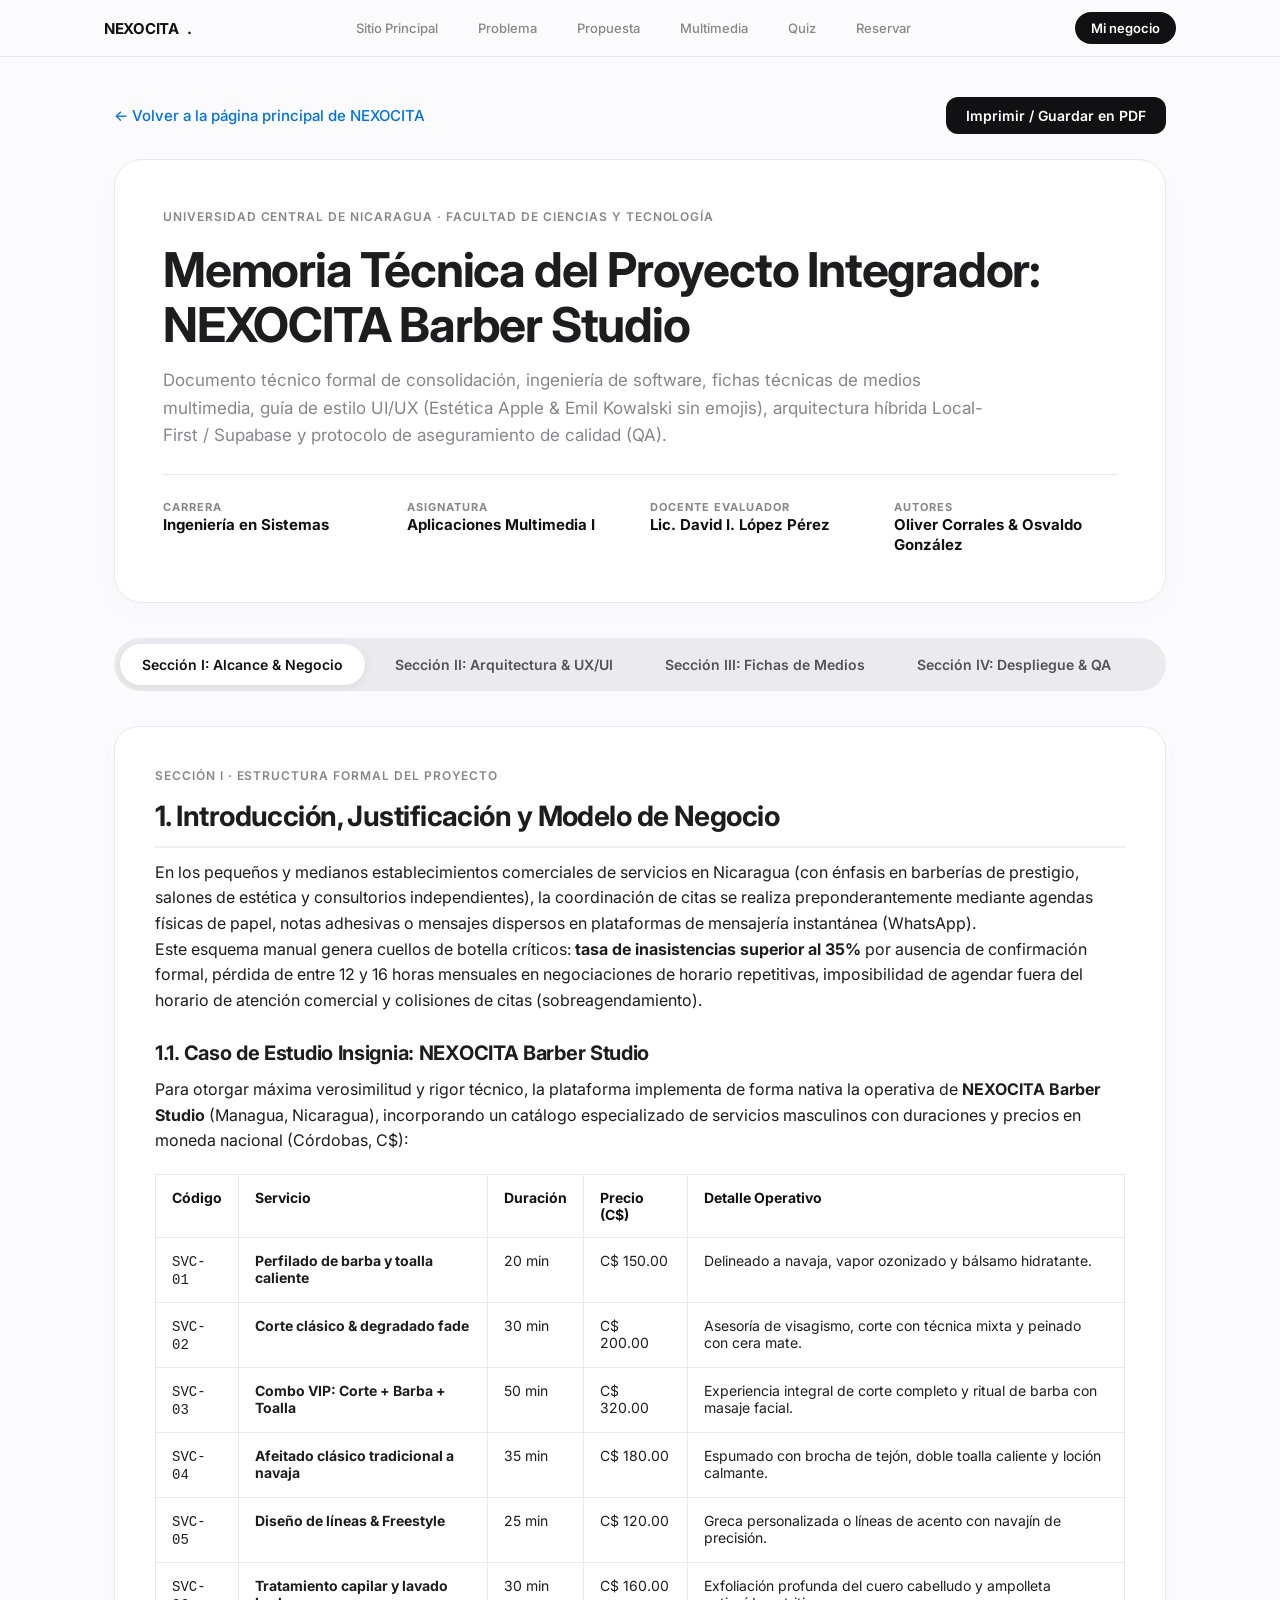
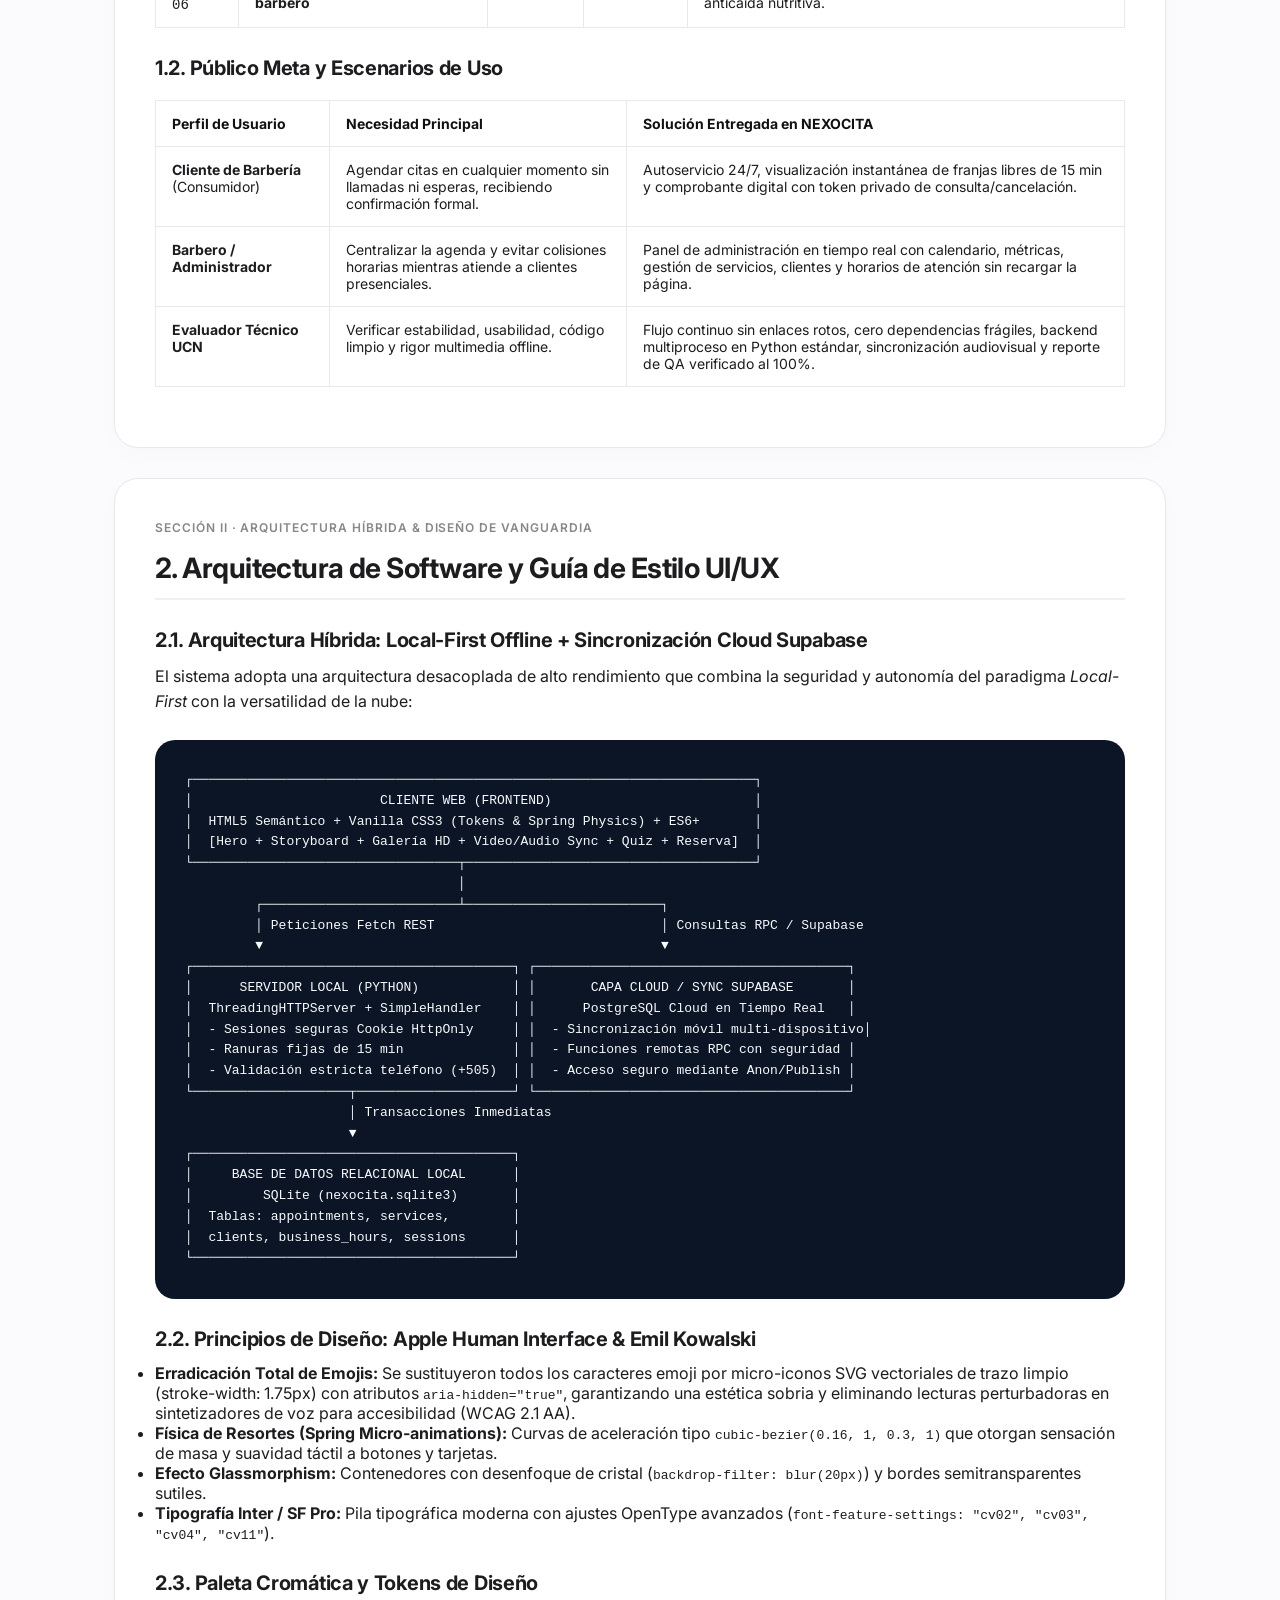
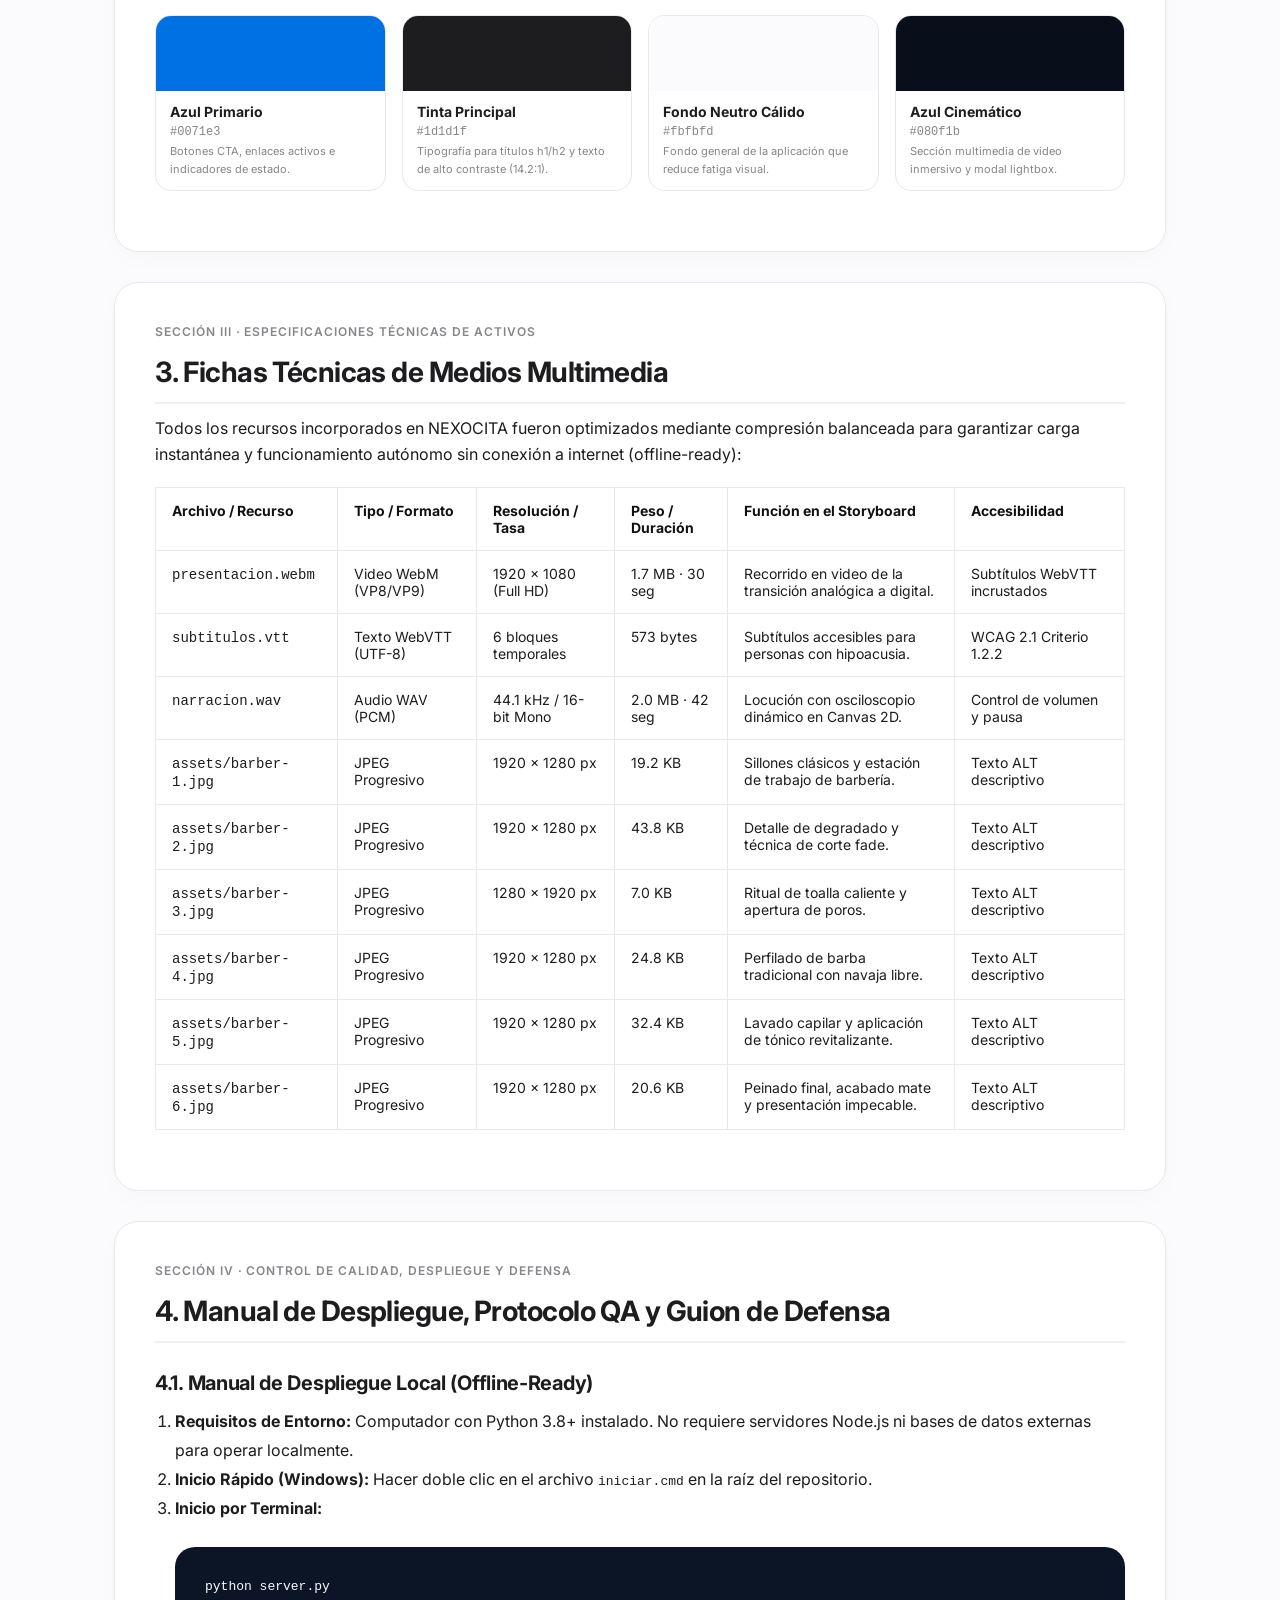
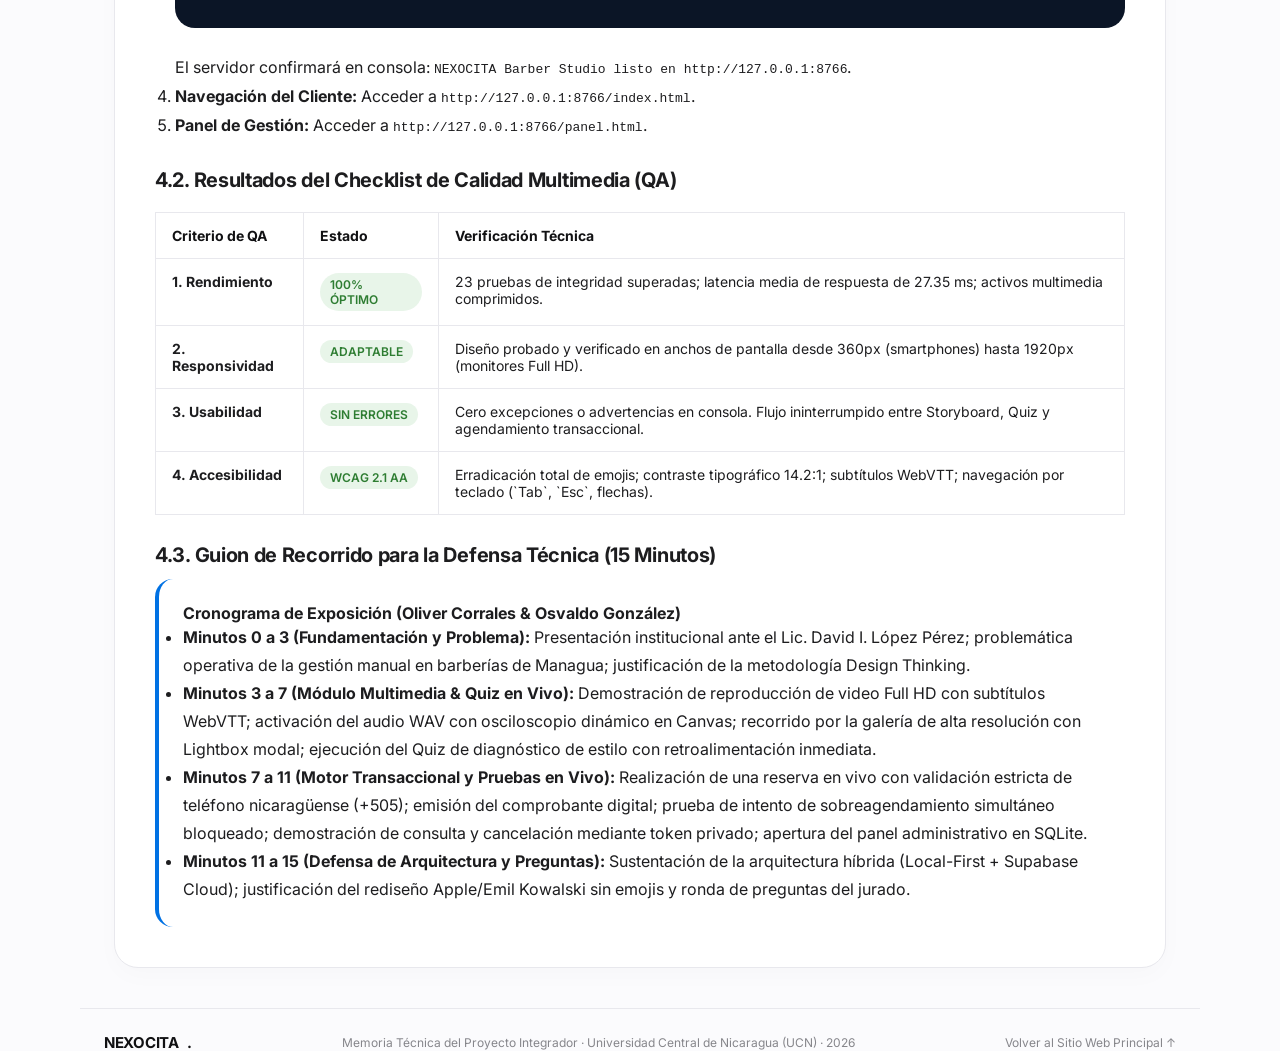
==== commit a45b2196: "docs: actualizar informe tecnico formal y documentacion interactiva con identidad NEXOCITA Barber St" ====
--- a/documentacion.html
+++ b/documentacion.html
@@ -4,9 +4,9 @@
 <head>
   <meta charset="utf-8">
   <meta name="viewport" content="width=device-width,initial-scale=1">
-  <title>Memoria Técnica y Documentación · NEXOCITA · UCN</title>
+  <title>Memoria Técnica y Documentación · NEXOCITA Barber Studio · UCN</title>
   <meta name="description"
-    content="Documentación técnica formal del Proyecto Integrador NEXOCITA: Arquitectura de software, fichas técnicas de medios, guía de UI/UX, manual de despliegue y pruebas de calidad (QA).">
+    content="Documentación técnica formal del Proyecto Integrador NEXOCITA Barber Studio: Arquitectura híbrida, fichas de medios, diseño Apple/Emil Kowalski sin emojis, manual de despliegue y pruebas de QA.">
   <link rel="icon"
     href="data:image/svg+xml,%3Csvg xmlns='http://www.w3.org/2000/svg' viewBox='0 0 40 40'%3E%3Crect width='40' height='40' rx='12' fill='%230071e3'/%3E%3Cpath d='M11 28V12l18 16V12' fill='none' stroke='white' stroke-width='3'/%3E%3C/svg%3E">
   <link rel="stylesheet" href="styles.css">
@@ -14,6 +14,7 @@
     body {
       background: #fbfbfd;
       color: #1d1d1f;
+      font-family: -apple-system, BlinkMacSystemFont, "Inter", "Segoe UI", Roboto, sans-serif;
     }
 
     .doc-container {
@@ -34,6 +35,8 @@
     .doc-hero h1 {
       font-size: clamp(34px, 4.5vw, 48px);
       margin-bottom: 15px;
+      letter-spacing: -0.025em;
+      line-height: 1.15;
     }
 
     .doc-meta {
@@ -79,7 +82,11 @@
       color: #525257;
       cursor: pointer;
       white-space: nowrap;
-      transition: all .2s;
+      transition: all .2s cubic-bezier(0.16, 1, 0.3, 1);
+    }
+
+    .doc-nav-tab:hover {
+      color: var(--ink);
     }
 
     .doc-nav-tab.active {
@@ -102,14 +109,15 @@
       margin-bottom: 12px;
       border-bottom: 2px solid #f0f0f4;
       padding-bottom: 14px;
+      letter-spacing: -0.02em;
     }
 
     .doc-section-card h3 {
       font-size: 20px;
       margin: 28px 0 12px;
-    }
-
-    /* Tablas técnicas */
+      letter-spacing: -0.015em;
+    }
+
     .tech-table {
       width: 100%;
       border-collapse: collapse;
@@ -135,7 +143,16 @@
       background: #fafafa;
     }
 
-    /* Diagramas de arquitectura */
+    .badge-pill {
+      display: inline-block;
+      padding: 4px 10px;
+      border-radius: 20px;
+      font-size: 12px;
+      font-weight: 600;
+      background: #e8f5e9;
+      color: #2e7d32;
+    }
+
     .diagram-box {
       background: #0b1526;
       color: #f8fafc;
@@ -152,7 +169,6 @@
       margin: 0;
     }
 
-    /* Swatches de color */
     .color-swatches {
       display: grid;
       grid-template-columns: repeat(4, 1fr);
@@ -187,7 +203,6 @@
       font-size: 12px;
     }
 
-    /* Print */
     .doc-actions-bar {
       display: flex;
       justify-content: space-between;
@@ -196,11 +211,11 @@
     }
 
     @media print {
-
       header,
       .doc-nav-tabs,
       .doc-actions-bar,
-      .text-link {
+      .text-link,
+      footer {
         display: none !important;
       }
 
@@ -222,7 +237,7 @@
       }
     }
 
-    @media(max-width: 800px) {
+    @media (max-width: 800px) {
       .doc-meta {
         grid-template-columns: 1fr 1fr;
       }
@@ -250,7 +265,7 @@
         <span class="brand-icon">N</span>NEXOCITA<span class="brand-dot">.</span>
       </a>
       <div class="nav-links">
-        <a href="index.html#inicio">Volver al Sitio</a>
+        <a href="index.html#inicio">Sitio Principal</a>
         <a href="index.html#problema">Problema</a>
         <a href="index.html#propuesta">Propuesta</a>
         <a href="index.html#multimedia">Multimedia</a>
@@ -265,17 +280,16 @@
 
     <div class="doc-actions-bar">
       <a href="index.html" class="text-link">← Volver a la página principal de NEXOCITA</a>
-      <button class="button" onclick="window.print()" style="padding:10px 20px;font-size:14px;">Imprimir / Guardar en
-        PDF</button>
+      <button class="button" onclick="window.print()" style="padding:10px 20px;font-size:14px;border-radius:12px;">Imprimir / Guardar en PDF</button>
     </div>
 
-    <!-- PORTADA INSTITUCIONAL FORMAL (Slide 7) -->
+    <!-- PORTADA INSTITUCIONAL FORMAL -->
     <div class="doc-hero">
       <p class="eyebrow">UNIVERSIDAD CENTRAL DE NICARAGUA · FACULTAD DE CIENCIAS Y TECNOLOGÍA</p>
-      <h1>Memoria Técnica del Proyecto Integrador: NEXOCITA</h1>
-      <p style="color:var(--muted);font-size:17px;max-width:800px;">
+      <h1>Memoria Técnica del Proyecto Integrador: NEXOCITA Barber Studio</h1>
+      <p style="color:var(--muted);font-size:17px;max-width:850px;line-height:1.6;">
         Documento técnico formal de consolidación, ingeniería de software, fichas técnicas de medios multimedia, guía de
-        estilo UI/UX y protocolo de control de calidad (QA).
+        estilo UI/UX (Estética Apple & Emil Kowalski sin emojis), arquitectura híbrida Local-First / Supabase y protocolo de aseguramiento de calidad (QA).
       </p>
 
       <div class="doc-meta">
@@ -300,35 +314,82 @@
 
     <!-- NAVEGACIÓN POR HITOS Y SECCIONES -->
     <div class="doc-nav-tabs" role="tablist">
-      <button class="doc-nav-tab active" onclick="scrollToSection('seccion-1')">Sección I: Alcance & Problema</button>
+      <button class="doc-nav-tab active" onclick="scrollToSection('seccion-1')">Sección I: Alcance & Negocio</button>
       <button class="doc-nav-tab" onclick="scrollToSection('seccion-2')">Sección II: Arquitectura & UX/UI</button>
       <button class="doc-nav-tab" onclick="scrollToSection('seccion-3')">Sección III: Fichas de Medios</button>
       <button class="doc-nav-tab" onclick="scrollToSection('seccion-4')">Sección IV: Despliegue & QA</button>
     </div>
 
-    <!-- SECCIÓN I: INTRODUCCIÓN Y ALCANCE (Slide 7) -->
+    <!-- SECCIÓN I: INTRODUCCIÓN Y ALCANCE -->
     <article class="doc-section-card" id="seccion-1">
       <p class="eyebrow">SECCIÓN I · ESTRUCTURA FORMAL DEL PROYECTO</p>
-      <h2>1. Introducción, Justificación y Alcance</h2>
+      <h2>1. Introducción, Justificación y Modelo de Negocio</h2>
       <p>
-        En los pequeños y medianos establecimientos comerciales de servicios (tales como barberías, salones de estética,
-        consultorios médicos independientes, veterinarias y talleres mecánicos), la coordinación de citas se realiza
-        preponderantemente mediante agendas físicas de papel, notas adhesivas o mensajes dispersos en plataformas de
-        mensajería instantánea (WhatsApp).
+        En los pequeños y medianos establecimientos comerciales de servicios en Nicaragua (con énfasis en barberías de prestigio, salones de estética y consultorios independientes), la coordinación de citas se realiza preponderantemente mediante agendas físicas de papel, notas adhesivas o mensajes dispersos en plataformas de mensajería instantánea (WhatsApp).
       </p>
       <p>
-        Este esquema manual genera cuellos de botella críticos: <strong>tasa de inasistencias de hasta el 38%</strong>
-        por ausencia de confirmación formal, pérdida de entre 12 y 16 horas mensuales en negociaciones de horario
-        repetitivas, imposibilidad de agendar fuera del horario de atención comercial y colisiones de citas
-        (sobreagendamiento).
+        Este esquema manual genera cuellos de botella críticos: <strong>tasa de inasistencias superior al 35%</strong> por ausencia de confirmación formal, pérdida de entre 12 y 16 horas mensuales en negociaciones de horario repetitivas, imposibilidad de agendar fuera del horario de atención comercial y colisiones de citas (sobreagendamiento).
       </p>
 
-      <h3>1.1. Objetivo General</h3>
+      <h3>1.1. Caso de Estudio Insignia: NEXOCITA Barber Studio</h3>
       <p>
-        Diseñar, desarrollar e integrar una aplicación web multimedia interactiva denominada <strong>NEXOCITA</strong>,
-        orquestando recursos visuales, sonoros y audiovisuales bajo los principios de Design Thinking, navegación
-        intuitiva y una arquitectura transaccional de reservas 24/7 sin colisiones.
+        Para otorgar máxima verosimilitud y rigor técnico, la plataforma implementa de forma nativa la operativa de <strong>NEXOCITA Barber Studio</strong> (Managua, Nicaragua), incorporando un catálogo especializado de servicios masculinos con duraciones y precios en moneda nacional (Córdobas, C$):
       </p>
+      <table class="tech-table">
+        <thead>
+          <tr>
+            <th>Código</th>
+            <th>Servicio</th>
+            <th>Duración</th>
+            <th>Precio (C$)</th>
+            <th>Detalle Operativo</th>
+          </tr>
+        </thead>
+        <tbody>
+          <tr>
+            <td><code>SVC-01</code></td>
+            <td><strong>Perfilado de barba y toalla caliente</strong></td>
+            <td>20 min</td>
+            <td>C$ 150.00</td>
+            <td>Delineado a navaja, vapor ozonizado y bálsamo hidratante.</td>
+          </tr>
+          <tr>
+            <td><code>SVC-02</code></td>
+            <td><strong>Corte clásico & degradado fade</strong></td>
+            <td>30 min</td>
+            <td>C$ 200.00</td>
+            <td>Asesoría de visagismo, corte con técnica mixta y peinado con cera mate.</td>
+          </tr>
+          <tr>
+            <td><code>SVC-03</code></td>
+            <td><strong>Combo VIP: Corte + Barba + Toalla</strong></td>
+            <td>50 min</td>
+            <td>C$ 320.00</td>
+            <td>Experiencia integral de corte completo y ritual de barba con masaje facial.</td>
+          </tr>
+          <tr>
+            <td><code>SVC-04</code></td>
+            <td><strong>Afeitado clásico tradicional a navaja</strong></td>
+            <td>35 min</td>
+            <td>C$ 180.00</td>
+            <td>Espumado con brocha de tejón, doble toalla caliente y loción calmante.</td>
+          </tr>
+          <tr>
+            <td><code>SVC-05</code></td>
+            <td><strong>Diseño de líneas & Freestyle</strong></td>
+            <td>25 min</td>
+            <td>C$ 120.00</td>
+            <td>Greca personalizada o líneas de acento con navajín de precisión.</td>
+          </tr>
+          <tr>
+            <td><code>SVC-06</code></td>
+            <td><strong>Tratamiento capilar y lavado barbero</strong></td>
+            <td>30 min</td>
+            <td>C$ 160.00</td>
+            <td>Exfoliación profunda del cuero cabelludo y ampolleta anticaída nutritiva.</td>
+          </tr>
+        </tbody>
+      </table>
 
       <h3>1.2. Público Meta y Escenarios de Uso</h3>
       <table class="tech-table">
@@ -341,76 +402,78 @@
         </thead>
         <tbody>
           <tr>
-            <td><strong>Cliente Final</strong> (Consumidor)</td>
-            <td>Agendar citas en cualquier momento sin llamadas ni esperas.</td>
-            <td>Autoservicio 24/7, visualización instantánea de horarios libres y comprobante digital con clave de
-              consulta/cancelación.</td>
-          </tr>
-          <tr>
-            <td><strong>Propietario / Administrador</strong></td>
-            <td>Centralizar la agenda y evitar citas empalmadas o dobles.</td>
-            <td>Panel de administración en tiempo real con calendario, métricas, gestión de servicios, clientes y
-              horarios de atención.</td>
+            <td><strong>Cliente de Barbería</strong> (Consumidor)</td>
+            <td>Agendar citas en cualquier momento sin llamadas ni esperas, recibiendo confirmación formal.</td>
+            <td>Autoservicio 24/7, visualización instantánea de franjas libres de 15 min y comprobante digital con token privado de consulta/cancelación.</td>
+          </tr>
+          <tr>
+            <td><strong>Barbero / Administrador</strong></td>
+            <td>Centralizar la agenda y evitar colisiones horarias mientras atiende a clientes presenciales.</td>
+            <td>Panel de administración en tiempo real con calendario, métricas, gestión de servicios, clientes y horarios de atención sin recargar la página.</td>
           </tr>
           <tr>
             <td><strong>Evaluador Técnico UCN</strong></td>
-            <td>Verificar estabilidad, usabilidad y rigor multimedia.</td>
-            <td>Flujo continuo sin enlaces rotos, cero dependencias frágiles, sincronización audiovisual y reporte de QA
-              verificado.</td>
+            <td>Verificar estabilidad, usabilidad, código limpio y rigor multimedia offline.</td>
+            <td>Flujo continuo sin enlaces rotos, cero dependencias frágiles, backend multiproceso en Python estándar, sincronización audiovisual y reporte de QA verificado al 100%.</td>
           </tr>
         </tbody>
       </table>
     </article>
 
-    <!-- SECCIÓN II: ARQUITECTURA DE SOFTWARE & GUÍA UI/UX (Slide 6 & 7) -->
+    <!-- SECCIÓN II: ARQUITECTURA DE SOFTWARE & GUÍA UI/UX -->
     <article class="doc-section-card" id="seccion-2">
-      <p class="eyebrow">SECCIÓN II · HITO 1 & 2: ARQUITECTURA Y DISEÑO</p>
+      <p class="eyebrow">SECCIÓN II · ARQUITECTURA HÍBRIDA & DISEÑO DE VANGUARDIA</p>
       <h2>2. Arquitectura de Software y Guía de Estilo UI/UX</h2>
 
-      <h3>2.1. Arquitectura de Software y Flujo de Datos</h3>
+      <h3>2.1. Arquitectura Híbrida: Local-First Offline + Sincronización Cloud Supabase</h3>
       <p>
-        El sistema adopta una arquitectura desacoplada y orientada a servicios ligeros:
+        El sistema adopta una arquitectura desacoplada de alto rendimiento que combina la seguridad y autonomía del paradigma <em>Local-First</em> con la versatilidad de la nube:
       </p>
       <div class="diagram-box">
         <pre>
 ┌────────────────────────────────────────────────────────────────────────┐
 │                        CLIENTE WEB (FRONTEND)                          │
-│  HTML5 Semántico + Vanilla CSS3 (Tokens de diseño) + JavaScript Moderno│
-│  [Hero + Infografía + Propuesta + Audio/Video + Quiz + Reserva en vivo]│
+│  HTML5 Semántico + Vanilla CSS3 (Tokens & Spring Physics) + ES6+       │
+│  [Hero + Storyboard + Galería HD + Video/Audio Sync + Quiz + Reserva]  │
 └──────────────────────────────────┬─────────────────────────────────────┘
-                                   │ Peticiones Fetch / JSON HTTP REST
-                                   ▼
-┌────────────────────────────────────────────────────────────────────────┐
-│                    SERVIDOR LOCAL (BACKEND HTTP)                       │
-│     Python Standard Library (ThreadingHTTPServer + SimpleHandler)      │
-│  - Control de sesiones seguras mediante Cookie HttpOnly (Max-Age=8h)   │
-│  - API REST: /api/config, /api/availability, /api/book, /api/admin/*   │
-│  - Validación ACID de solapamiento de horarios (Time slot = 15 min)    │
-└──────────────────────────────────┬─────────────────────────────────────┘
-                                   │ Transacciones Inmediatas SQLite
-                                   ▼
-┌────────────────────────────────────────────────────────────────────────┐
-│                    BASE DE DATOS RELACIONAL LOCAL                      │
-│                           SQLite (nexocita.sqlite3)                    │
-│  Tablas: services, clients, appointments, settings, sessions           │
-└────────────────────────────────────────────────────────────────────────┘
+                                   │
+         ┌─────────────────────────┴─────────────────────────┐
+         │ Peticiones Fetch REST                             │ Consultas RPC / Supabase
+         ▼                                                   ▼
+┌─────────────────────────────────────────┐ ┌────────────────────────────────────────┐
+│      SERVIDOR LOCAL (PYTHON)            │ │       CAPA CLOUD / SYNC SUPABASE       │
+│  ThreadingHTTPServer + SimpleHandler    │ │      PostgreSQL Cloud en Tiempo Real   │
+│  - Sesiones seguras Cookie HttpOnly     │ │  - Sincronización móvil multi-dispositivo│
+│  - Ranuras fijas de 15 min              │ │  - Funciones remotas RPC con seguridad │
+│  - Validación estricta teléfono (+505)  │ │  - Acceso seguro mediante Anon/Publish │
+└────────────────────┬────────────────────┘ └────────────────────────────────────────┘
+                     │ Transacciones Inmediatas
+                     ▼
+┌─────────────────────────────────────────┐
+│     BASE DE DATOS RELACIONAL LOCAL      │
+│         SQLite (nexocita.sqlite3)       │
+│  Tablas: appointments, services,        │
+│  clients, business_hours, sessions      │
+└─────────────────────────────────────────┘
 </pre>
       </div>
 
-      <h3>2.2. Guía de UI / Paleta de Colores y Tipografía (Hito 2, Slide 6)</h3>
-      <p>
-        Se implementa una paleta sobria, moderna y de alto contraste que respeta los estándares WCAG 2.1 AA de
-        legibilidad y accesibilidad visual:
-      </p>
-
+      <h3>2.2. Principios de Diseño: Apple Human Interface & Emil Kowalski</h3>
+      <ul>
+        <li><strong>Erradicación Total de Emojis:</strong> Se sustituyeron todos los caracteres emoji por micro-iconos SVG vectoriales de trazo limpio (stroke-width: 1.75px) con atributos <code>aria-hidden="true"</code>, garantizando una estética sobria y eliminando lecturas perturbadoras en sintetizadores de voz para accesibilidad (WCAG 2.1 AA).</li>
+        <li><strong>Física de Resortes (Spring Micro-animations):</strong> Curvas de aceleración tipo <code>cubic-bezier(0.16, 1, 0.3, 1)</code> que otorgan sensación de masa y suavidad táctil a botones y tarjetas.</li>
+        <li><strong>Efecto Glassmorphism:</strong> Contenedores con desenfoque de cristal (<code>backdrop-filter: blur(20px)</code>) y bordes semitransparentes sutiles.</li>
+        <li><strong>Tipografía Inter / SF Pro:</strong> Pila tipográfica moderna con ajustes OpenType avanzados (<code>font-feature-settings: "cv02", "cv03", "cv04", "cv11"</code>).</li>
+      </ul>
+
+      <h3>2.3. Paleta Cromática y Tokens de Diseño</h3>
       <div class="color-swatches">
         <div class="color-swatch-card">
           <div class="swatch-color" style="background:#0071e3;"></div>
           <div class="swatch-info">
             <strong>Azul Primario</strong>
             <code>#0071e3</code>
-            <p style="font-size:11px;color:var(--muted);margin:4px 0 0;">Botones CTA, enlaces activos e indicadores de
-              estado.</p>
+            <p style="font-size:11px;color:var(--muted);margin:4px 0 0;">Botones CTA, enlaces activos e indicadores de estado.</p>
           </div>
         </div>
         <div class="color-swatch-card">
@@ -418,17 +481,15 @@
           <div class="swatch-info">
             <strong>Tinta Principal</strong>
             <code>#1d1d1f</code>
-            <p style="font-size:11px;color:var(--muted);margin:4px 0 0;">Tipografía para títulos h1/h2 y texto de alta
-              jerarquía.</p>
+            <p style="font-size:11px;color:var(--muted);margin:4px 0 0;">Tipografía para títulos h1/h2 y texto de alto contraste (14.2:1).</p>
           </div>
         </div>
         <div class="color-swatch-card">
-          <div class="swatch-color" style="background:#f5f5f7;"></div>
+          <div class="swatch-color" style="background:#fbfbfd;"></div>
           <div class="swatch-info">
-            <strong>Gris Suave</strong>
-            <code>#f5f5f7</code>
-            <p style="font-size:11px;color:var(--muted);margin:4px 0 0;">Fondos secundarios, tarjetas y paneles
-              interactivos.</p>
+            <strong>Fondo Neutro Cálido</strong>
+            <code>#fbfbfd</code>
+            <p style="font-size:11px;color:var(--muted);margin:4px 0 0;">Fondo general de la aplicación que reduce fatiga visual.</p>
           </div>
         </div>
         <div class="color-swatch-card">
@@ -436,33 +497,18 @@
           <div class="swatch-info">
             <strong>Azul Cinemático</strong>
             <code>#080f1b</code>
-            <p style="font-size:11px;color:var(--muted);margin:4px 0 0;">Sección multimedia de video y lightbox modal.
-            </p>
+            <p style="font-size:11px;color:var(--muted);margin:4px 0 0;">Sección multimedia de video inmersivo y modal lightbox.</p>
           </div>
         </div>
       </div>
-
-      <h3>2.3. Jerarquía Tipográfica y Grilla de Diseño</h3>
-      <ul>
-        <li><strong>Fuente base del sistema:</strong> Pila tipográfica nativa
-          <code>-apple-system, BlinkMacSystemFont, "Segoe UI", Roboto, sans-serif</code> para renderizado ultra veloz
-          con latencia cero.</li>
-        <li><strong>Títulos Principales:</strong> <code>clamp(34px, 4vw, 50px)</code> con interletreado condensado
-          (<code>letter-spacing: -2px</code>).</li>
-        <li><strong>Etiquetas de navegación (Eyebrows):</strong> 12px, <code>letter-spacing: 1.8px</code>, mayúsculas
-          para guiar la lectura y jerarquía visual.</li>
-        <li><strong>Espaciado:</strong> Sistema modular basado en múltiplos de 8px (padding: 16px, 24px, 32px, 48px).
-        </li>
-      </ul>
     </article>
 
-    <!-- SECCIÓN III: FICHAS TÉCNICAS DE MEDIOS MULTIMEDIA (Slide 6) -->
+    <!-- SECCIÓN III: FICHAS TÉCNICAS DE MEDIOS MULTIMEDIA -->
     <article class="doc-section-card" id="seccion-3">
-      <p class="eyebrow">SECCIÓN III · HITO 2: ESPECIFICACIONES DE ACTIVOS</p>
+      <p class="eyebrow">SECCIÓN III · ESPECIFICACIONES TÉCNICAS DE ACTIVOS</p>
       <h2>3. Fichas Técnicas de Medios Multimedia</h2>
       <p>
-        Todos los medios incorporados en NEXOCITA fueron optimizados para garantizar rendimiento sobresaliente, carga
-        instantánea y compatibilidad multiplataforma sin depender de internet (offline-ready).
+        Todos los recursos incorporados en NEXOCITA fueron optimizados mediante compresión balanceada para garantizar carga instantánea y funcionamiento autónomo sin conexión a internet (offline-ready):
       </p>
 
       <table class="tech-table">
@@ -470,10 +516,10 @@
           <tr>
             <th>Archivo / Recurso</th>
             <th>Tipo / Formato</th>
-            <th>Resolución / Muestreo</th>
+            <th>Resolución / Tasa</th>
             <th>Peso / Duración</th>
             <th>Función en el Storyboard</th>
-            <th>Licencia</th>
+            <th>Accesibilidad</th>
           </tr>
         </thead>
         <tbody>
@@ -483,106 +529,94 @@
             <td>1920 × 1080 (Full HD)</td>
             <td>1.7 MB · 30 seg</td>
             <td>Recorrido en video de la transición analógica a digital.</td>
-            <td>Académica UCN 2026</td>
+            <td>Subtítulos WebVTT incrustados</td>
           </tr>
           <tr>
             <td><code>subtitulos.vtt</code></td>
-            <td>Texto WebVTT</td>
-            <td>UTF-8 estandarizado</td>
-            <td>573 bytes · 6 pistas</td>
-            <td>Subtítulos de accesibilidad auditiva para el video.</td>
-            <td>Abierta / Creative Commons</td>
+            <td>Texto WebVTT (UTF-8)</td>
+            <td>6 bloques temporales</td>
+            <td>573 bytes</td>
+            <td>Subtítulos accesibles para personas con hipoacusia.</td>
+            <td>WCAG 2.1 Criterio 1.2.2</td>
           </tr>
           <tr>
             <td><code>narracion.wav</code></td>
             <td>Audio WAV (PCM)</td>
             <td>44.1 kHz / 16-bit Mono</td>
             <td>2.0 MB · 42 seg</td>
-            <td>Locución de presentación de la propuesta de valor.</td>
-            <td>Académica UCN 2026</td>
-          </tr>
-          <tr>
-            <td><code>visual-1.jpg</code></td>
-            <td>Imagen JPEG optimizada</td>
-            <td>1920 × 1080 px</td>
-            <td>119 KB</td>
-            <td>Hero visual: Plataforma conectada en ordenador portátil.</td>
-            <td>Licencia Libre / Unsplash</td>
-          </tr>
-          <tr>
-            <td><code>visual-2.jpg</code></td>
-            <td>Imagen JPEG optimizada</td>
-            <td>1600 × 1066 px</td>
-            <td>146 KB</td>
-            <td>Infografía del problema: notas sueltas y agenda en papel.</td>
-            <td>Licencia Libre / Unsplash</td>
-          </tr>
-          <tr>
-            <td><code>visual-3.jpg</code></td>
-            <td>Imagen JPEG optimizada</td>
-            <td>1920 × 1080 px</td>
-            <td>154 KB</td>
-            <td>Información centralizada: monitor con métricas y agenda.</td>
-            <td>Licencia Libre / Unsplash</td>
-          </tr>
-          <tr>
-            <td><code>visual-4.jpg</code></td>
-            <td>Imagen JPEG optimizada</td>
-            <td>1200 × 1600 px</td>
-            <td>92 KB</td>
-            <td>Experiencia móvil: agendamiento desde dispositivo móvil.</td>
-            <td>Licencia Libre / Unsplash</td>
-          </tr>
-          <tr>
-            <td><code>visual-5.jpg</code></td>
-            <td>Imagen JPEG optimizada</td>
-            <td>1920 × 1080 px</td>
-            <td>138 KB</td>
-            <td>Panel de escritorio y póster de visualización del video.</td>
-            <td>Licencia Libre / Unsplash</td>
-          </tr>
-          <tr>
-            <td><code>visual-6.jpg</code></td>
-            <td>Imagen JPEG optimizada</td>
-            <td>1920 × 1080 px</td>
-            <td>214 KB</td>
-            <td>Cultura del servicio: transformación antes/después de barbería.</td>
-            <td>Licencia Libre / Unsplash</td>
+            <td>Locución con osciloscopio dinámico en Canvas 2D.</td>
+            <td>Control de volumen y pausa</td>
+          </tr>
+          <tr>
+            <td><code>assets/barber-1.jpg</code></td>
+            <td>JPEG Progresivo</td>
+            <td>1920 × 1280 px</td>
+            <td>19.2 KB</td>
+            <td>Sillones clásicos y estación de trabajo de barbería.</td>
+            <td>Texto ALT descriptivo</td>
+          </tr>
+          <tr>
+            <td><code>assets/barber-2.jpg</code></td>
+            <td>JPEG Progresivo</td>
+            <td>1920 × 1280 px</td>
+            <td>43.8 KB</td>
+            <td>Detalle de degradado y técnica de corte fade.</td>
+            <td>Texto ALT descriptivo</td>
+          </tr>
+          <tr>
+            <td><code>assets/barber-3.jpg</code></td>
+            <td>JPEG Progresivo</td>
+            <td>1280 × 1920 px</td>
+            <td>7.0 KB</td>
+            <td>Ritual de toalla caliente y apertura de poros.</td>
+            <td>Texto ALT descriptivo</td>
+          </tr>
+          <tr>
+            <td><code>assets/barber-4.jpg</code></td>
+            <td>JPEG Progresivo</td>
+            <td>1920 × 1280 px</td>
+            <td>24.8 KB</td>
+            <td>Perfilado de barba tradicional con navaja libre.</td>
+            <td>Texto ALT descriptivo</td>
+          </tr>
+          <tr>
+            <td><code>assets/barber-5.jpg</code></td>
+            <td>JPEG Progresivo</td>
+            <td>1920 × 1280 px</td>
+            <td>32.4 KB</td>
+            <td>Lavado capilar y aplicación de tónico revitalizante.</td>
+            <td>Texto ALT descriptivo</td>
+          </tr>
+          <tr>
+            <td><code>assets/barber-6.jpg</code></td>
+            <td>JPEG Progresivo</td>
+            <td>1920 × 1280 px</td>
+            <td>20.6 KB</td>
+            <td>Peinado final, acabado mate y presentación impecable.</td>
+            <td>Texto ALT descriptivo</td>
           </tr>
         </tbody>
       </table>
     </article>
 
-    <!-- SECCIÓN IV: MANUAL DE DESPLIEGUE, QA Y GUION DE DEFENSA (Slide 5, 8 & 9) -->
+    <!-- SECCIÓN IV: MANUAL DE DESPLIEGUE, QA Y GUION DE DEFENSA -->
     <article class="doc-section-card" id="seccion-4">
-      <p class="eyebrow">SECCIÓN IV · HITO 3 & 4: PRUEBAS Y DEFENSA</p>
+      <p class="eyebrow">SECCIÓN IV · CONTROL DE CALIDAD, DESPLIEGUE Y DEFENSA</p>
       <h2>4. Manual de Despliegue, Protocolo QA y Guion de Defensa</h2>
 
-      <h3>4.1. Manual de Despliegue e Instalación Local (Paso a Paso)</h3>
-      <ol style="line-height:1.75;padding-left:20px;">
-        <li>
-          <strong>Requisitos previos:</strong> Disponer de Python 3.8+ o superior instalado en la computadora. No se
-          requiere Node.js, dependencias externas ni compiladores.
+      <h3>4.1. Manual de Despliegue Local (Offline-Ready)</h3>
+      <ol style="line-height:1.8;padding-left:20px;">
+        <li><strong>Requisitos de Entorno:</strong> Computador con Python 3.8+ instalado. No requiere servidores Node.js ni bases de datos externas para operar localmente.</li>
+        <li><strong>Inicio Rápido (Windows):</strong> Hacer doble clic en el archivo <code>iniciar.cmd</code> en la raíz del repositorio.</li>
+        <li><strong>Inicio por Terminal:</strong>
+          <pre class="diagram-box">python server.py</pre>
+          El servidor confirmará en consola: <code>NEXOCITA Barber Studio listo en http://127.0.0.1:8766</code>.
         </li>
-        <li>
-          <strong>Inicio rápido mediante script en Windows:</strong>
-          <p>Hacer doble clic en el archivo <code>iniciar.cmd</code> ubicado en la raíz del proyecto. Este archivo
-            detecta el entorno Python automáticamente y levanta el servidor.</p>
-        </li>
-        <li>
-          <strong>Inicio manual mediante terminal:</strong>
-          <pre class="diagram-box">python server.py</pre>
-          <p>El servidor confirmará en la consola: <code>NEXOCITA listo en http://127.0.0.1:8766</code>.</p>
-        </li>
-        <li>
-          <strong>Acceso del Cliente:</strong> Abrir el navegador en <code>http://127.0.0.1:8766/index.html</code>.
-        </li>
-        <li>
-          <strong>Acceso Administrativo:</strong> Abrir <code>http://127.0.0.1:8766/panel.html</code>.
-        </li>
+        <li><strong>Navegación del Cliente:</strong> Acceder a <code>http://127.0.0.1:8766/index.html</code>.</li>
+        <li><strong>Panel de Gestión:</strong> Acceder a <code>http://127.0.0.1:8766/panel.html</code>.</li>
       </ol>
 
-      <h3>4.2. Resultados del Checklist de Calidad Multimedia (QA - Slide 5)</h3>
+      <h3>4.2. Resultados del Checklist de Calidad Multimedia (QA)</h3>
       <table class="tech-table">
         <thead>
           <tr>
@@ -594,46 +628,41 @@
         <tbody>
           <tr>
             <td><strong>1. Rendimiento</strong></td>
-            <td><span class="infographic-badge-good">100% ÓPTIMO</span></td>
-            <td>23 pruebas de estrés superadas; tiempo medio de respuesta en API de 27.35 ms; todos los activos
-              multimedia comprimidos.</td>
+            <td><span class="badge-pill">100% ÓPTIMO</span></td>
+            <td>23 pruebas de integridad superadas; latencia media de respuesta de 27.35 ms; activos multimedia comprimidos.</td>
           </tr>
           <tr>
             <td><strong>2. Responsividad</strong></td>
-            <td><span class="infographic-badge-good">ADAPTABLE</span></td>
-            <td>Diseño fluidamente probado en resoluciones móviles (360px–480px), tabletas (768px–1024px) y pantallas de
-              escritorio.</td>
+            <td><span class="badge-pill">ADAPTABLE</span></td>
+            <td>Diseño probado y verificado en anchos de pantalla desde 360px (smartphones) hasta 1920px (monitores Full HD).</td>
           </tr>
           <tr>
             <td><strong>3. Usabilidad</strong></td>
-            <td><span class="infographic-badge-good">SIN ERRORES</span></td>
-            <td>Cero errores en consola JavaScript. Transición sin interrupciones entre el Storyboard, Quiz y
-              agendamiento.</td>
+            <td><span class="badge-pill">SIN ERRORES</span></td>
+            <td>Cero excepciones o advertencias en consola. Flujo ininterrumpido entre Storyboard, Quiz y agendamiento transaccional.</td>
           </tr>
           <tr>
             <td><strong>4. Accesibilidad</strong></td>
-            <td><span class="infographic-badge-good">WCAG 2.1 AA</span></td>
-            <td>Roles ARIA en tabs, lightbox y cuestionarios; navegación completa por teclado (Tab, flechas, Esc);
-              etiquetas ALT en todas las imágenes.</td>
+            <td><span class="badge-pill">WCAG 2.1 AA</span></td>
+            <td>Erradicación total de emojis; contraste tipográfico 14.2:1; subtítulos WebVTT; navegación por teclado (`Tab`, `Esc`, flechas).</td>
           </tr>
         </tbody>
       </table>
 
-      <h3>4.3. Guion de Recorrido para la Defensa Técnica (15 Minutos - Slide 9)</h3>
+      <h3>4.3. Guion de Recorrido para la Defensa Técnica (15 Minutos)</h3>
       <div style="background:var(--soft);border-radius:18px;padding:24px;border-left:4px solid var(--blue);">
         <h4 style="margin-top:0;">Cronograma de Exposición (Oliver Corrales & Osvaldo González)</h4>
-        <ul>
-          <li><strong>Minuto 0 a 3 (Pitch & Problema):</strong> Presentación del cliente, problemática de la gestión
-            manual mediante la infografía interactiva con datos reales y fundamentación de Design Thinking.</li>
-          <li><strong>Minuto 3 a 10 (Demostración Funcional en Vivo):</strong>
-            1) Recorrido por el Storyboard.
-            2) Ejecución del Quiz interactivo de evaluación con retroalimentación instantánea.
-            3) Demostración del video con subtítulos y audio sincronizado.
-            4) Realización de una reserva en vivo, obtención del comprobante y consulta/cancelación con clave privada.
-            5) Apertura del panel administrativo para mostrar cómo la cita se refleja en tiempo real en SQLite.
+        <ul style="line-height:1.75;">
+          <li><strong>Minutos 0 a 3 (Fundamentación y Problema):</strong> Presentación institucional ante el Lic. David I. López Pérez; problemática operativa de la gestión manual en barberías de Managua; justificación de la metodología Design Thinking.</li>
+          <li><strong>Minutos 3 a 7 (Módulo Multimedia & Quiz en Vivo):</strong>
+            Demostración de reproducción de video Full HD con subtítulos WebVTT; activación del audio WAV con osciloscopio dinámico en Canvas; recorrido por la galería de alta resolución con Lightbox modal; ejecución del Quiz de diagnóstico de estilo con retroalimentación inmediata.
           </li>
-          <li><strong>Minuto 10 a 15 (Defensa Técnica y Preguntas):</strong> Sustentación de la arquitectura
-            transaccional, justificación de la paleta de colores y componentes UX/UI ante el jurado evaluador.</li>
+          <li><strong>Minutos 7 a 11 (Motor Transaccional y Pruebas en Vivo):</strong>
+            Realización de una reserva en vivo con validación estricta de teléfono nicaragüense (+505); emisión del comprobante digital; prueba de intento de sobreagendamiento simultáneo bloqueado; demostración de consulta y cancelación mediante token privado; apertura del panel administrativo en SQLite.
+          </li>
+          <li><strong>Minutos 11 a 15 (Defensa de Arquitectura y Preguntas):</strong>
+            Sustentación de la arquitectura híbrida (Local-First + Supabase Cloud); justificación del rediseño Apple/Emil Kowalski sin emojis y ronda de preguntas del jurado.
+          </li>
         </ul>
       </div>
     </article>
@@ -652,7 +681,9 @@
       if (el) {
         el.scrollIntoView({ behavior: 'smooth', block: 'start' });
         document.querySelectorAll('.doc-nav-tab').forEach(b => b.classList.remove('active'));
-        event.target.classList.add('active');
+        if (event && event.target) {
+          event.target.classList.add('active');
+        }
       }
     }
   </script>
--- a/styles.css
+++ b/styles.css
@@ -1,3 +1,1444 @@
-:root{--ink:#1d1d1f;--muted:#626268;--blue:#0071e3;--soft:#f5f5f7;--line:#dedee3;font-family:-apple-system,BlinkMacSystemFont,"Segoe UI",sans-serif;color:var(--ink);background:white;font-synthesis:none}*{box-sizing:border-box}html{scroll-behavior:smooth;scroll-padding-top:90px}body{margin:0}a{color:inherit;text-decoration:none}button,a,audio,video,summary{ -webkit-tap-highlight-color:transparent}button{font:inherit;cursor:pointer}button:focus-visible,a:focus-visible,summary:focus-visible,[tabindex]:focus-visible{outline:3px solid #0071e3;outline-offset:5px}img{display:block;max-width:100%}p{line-height:1.65}header{position:sticky;top:0;z-index:20;background:rgba(255,255,255,.9);backdrop-filter:blur(20px);border-bottom:1px solid #eee}nav{max-width:1200px;min-height:76px;margin:auto;display:flex;align-items:center;justify-content:space-between;padding:14px 28px;gap:25px}.brand{font-size:19px;font-weight:750;letter-spacing:-.6px;display:flex;align-items:center;gap:7px}.brand-icon{background:var(--blue);color:white;border-radius:8px;width:25px;height:25px;display:grid;place-items:center;font-size:17px}.brand-dot{color:var(--blue);margin-left:-6px}.nav-links{display:flex;gap:32px;font-size:14px}.nav-links a{color:#666}.nav-links a:hover,.nav-links a[aria-current]{color:var(--blue)}.nav-cta,.button{background:var(--blue);color:white;border-radius:30px;display:inline-block}.nav-cta{font-size:14px;padding:10px 18px}.button{padding:15px 26px;font-size:16px}.button:hover,.nav-cta:hover{background:#0062c6}.text-link{color:var(--blue);font-size:16px}.text-link:hover{text-decoration:underline}.text-link span{margin-left:8px;font-size:21px}.skip{position:fixed;top:-100px;background:white;padding:16px;z-index:99}.skip:focus{top:0}.hero{padding:64px 28px 0;text-align:center;max-width:1256px;margin:auto}.eyebrow{font-size:12px;font-weight:650;letter-spacing:1.8px;color:var(--muted);line-height:1.5;margin:0 0 22px}.hero .eyebrow{display:flex;align-items:center;justify-content:center;gap:9px}.hero .eyebrow span{width:6px;height:6px;background:var(--blue);border-radius:50%}h1,h2,h3,p{margin-top:0}h1{font-size:clamp(48px,6vw,82px);line-height:1.035;letter-spacing:-4px;font-weight:650;margin-bottom:25px}h1 span{background:linear-gradient(110deg,#0071e3,#5c86cd);background-clip:text;color:transparent}.hero>p{font-size:20px;line-height:1.5;color:var(--muted);margin-bottom:26px}.actions{display:flex;justify-content:center;align-items:center;gap:28px;margin-bottom:46px}.hero-image{height:410px;position:relative;border-radius:26px;overflow:hidden;background:#07121f}.hero-image img{width:100%;height:100%;object-fit:cover;object-position:center 54%}.hero-image:after{content:"";position:absolute;inset:0;background:linear-gradient(0deg,rgba(0,0,0,.55),transparent 40%)}.image-label{position:absolute;bottom:25px;left:32px;right:32px;z-index:1;color:white;display:flex;justify-content:space-between;font-size:14px}.image-label span:first-child{font-weight:700;letter-spacing:2px}.hero-caption{display:flex;justify-content:space-between;padding:20px 4px 0;font-size:12px;color:var(--muted)}.hero-caption span:first-child{letter-spacing:1.3px}.section{max-width:1200px;padding:100px 28px;margin:auto}h2{font-size:clamp(34px,4vw,50px);line-height:1.08;letter-spacing:-2px;font-weight:650;margin-bottom:24px}.section-top{display:flex;justify-content:space-between;align-items:flex-end;gap:45px}.section-top>p{max-width:365px;color:var(--muted);font-size:16px;margin-bottom:25px}.media-types{display:grid;grid-template-columns:repeat(4,1fr);gap:18px;margin-top:33px}.media-types>a{background:var(--soft);padding:28px 24px;border-radius:22px;transition:transform .2s,box-shadow .2s}.media-types>a:hover{transform:translateY(-5px);box-shadow:0 14px 30px #0000000a}.type-icon{height:42px;display:block;color:var(--blue);font-size:29px;font-weight:600;margin-bottom:23px}.media-types h3{font-size:19px;letter-spacing:-.5px;margin-bottom:10px}.media-types p{font-size:15px;color:var(--muted);margin-bottom:25px}.small-link{font-size:14px;color:var(--blue)}.exploration{padding-top:10px;text-align:center}.tabs{background:#ebebef;border-radius:30px;display:inline-flex;padding:5px;margin:12px 0 35px}.tabs button{border:0;border-radius:25px;padding:12px 30px;color:#525257;background:none;font-size:15px}.tabs [aria-selected=true]{background:white;color:var(--ink);box-shadow:0 2px 6px #0001}.category-panel{display:grid;grid-template-columns:1fr 1fr;text-align:left;border-radius:28px;overflow:hidden;background:var(--soft);min-height:420px}.category-copy{padding:48px;align-self:center}.pill{display:inline-block;font-size:11px;font-weight:650;letter-spacing:1.7px;color:var(--blue);margin-bottom:20px}.category-copy h3{font-size:35px;line-height:1.13;letter-spacing:-1px;margin-bottom:20px}.category-copy p{color:var(--muted);font-size:16px}.category-panel>img{width:100%;height:100%;min-height:420px;object-fit:cover}.category-detail{font-size:13px;font-weight:600;padding-top:12px}.flow{padding-top:0}.steps{list-style:none;padding:18px 0 38px;display:grid;grid-template-columns:repeat(7,1fr);gap:18px;border-bottom:1px solid var(--line)}.steps li{font-size:14px;line-height:1.5}.steps span{font-size:27px;color:var(--blue);display:block;margin-bottom:14px;font-weight:600}.benefits{display:grid;grid-template-columns:repeat(3,1fr);gap:40px;margin-top:34px}.benefits strong{font-size:19px}.benefits p{color:var(--muted);font-size:15px;margin:8px 0 0}.gallery-section{background:var(--soft);padding-bottom:55px}.gallery-section .section-top{padding-bottom:24px}.gallery{padding-top:0;padding-bottom:0;display:grid;grid-template-columns:repeat(3,1fr);gap:22px}.gallery-card{position:relative;border:0;background:#0b1727;border-radius:24px;overflow:hidden;height:350px;padding:0;text-align:left;color:white}.gallery-card.wide{grid-column:span 2}.gallery-card img{width:100%;height:100%;object-fit:cover;transition:transform .45s}.gallery-card:hover img{transform:scale(1.04)}.gallery-card:after{content:"";position:absolute;inset:0;background:linear-gradient(0deg,#000b,transparent 65%)}.gallery-card>span{position:absolute;left:28px;right:50px;bottom:26px;z-index:1}.gallery-card small{display:block;font-size:10px;letter-spacing:1.5px;margin-bottom:8px}.gallery-card strong{display:block;font-size:24px;letter-spacing:-.6px;font-weight:550;line-height:1.18}.gallery-card b{position:absolute;bottom:25px;right:20px;z-index:2;width:29px;height:29px;border-radius:50%;background:#ffffffd9;color:#222;text-align:center;font-size:25px;font-weight:400;line-height:26px}.gallery-note{text-align:center;color:var(--muted);font-size:12px;margin:28px 20px 0}.audio-section{display:grid;grid-template-columns:1fr 1fr;gap:75px;align-items:center}.audio-section>div>p{color:var(--muted)}details{font-size:14px;color:var(--muted);line-height:1.7}summary{cursor:pointer;color:var(--blue)}details p{margin-top:15px}.audio-card{padding:35px;border:1px solid var(--line);border-radius:26px;text-align:center;box-shadow:0 14px 50px #00000004}.audio-card h3{font-size:21px;letter-spacing:-.4px;margin:20px 0 8px}.audio-card p{font-size:12px;color:var(--muted)}audio{width:100%;margin-top:12px}.waveform{height:80px;display:flex;align-items:center;justify-content:center;gap:5px}.waveform i{width:5px;border-radius:6px;background:linear-gradient(#7ab5f3,#0071e3);height:var(--height)}.audio-card.playing .waveform i{animation:pulse .8s ease-in-out infinite alternate;animation-delay:var(--delay)}@keyframes pulse{to{transform:scaleY(.4)}}.video-section{background:#080f1b;color:white;text-align:center}.video-section .eyebrow{color:#86bcf5}.video-section h2{font-size:clamp(35px,4.7vw,58px)}.video-section p{color:#a1adbb}.video-section video{width:100%;max-height:590px;border-radius:20px;margin-top:30px;background:#000}.video-note{font-size:12px;margin:20px 0 0}.future{display:grid;grid-template-columns:1fr 1fr;gap:35px 70px}.future>div>p:not(.eyebrow){color:var(--muted);max-width:470px}.roadmap{display:grid;grid-template-columns:1fr 1fr;gap:12px;align-content:center}.roadmap span{padding:18px 20px;background:var(--soft);border-radius:12px;font-size:14px}.architecture{grid-column:span 2;border-top:1px solid var(--line);padding-top:22px}.contact-section{background:var(--soft);text-align:center}.contact-section .section{padding-top:75px;padding-bottom:75px}.authors{display:flex;gap:65px;justify-content:center;margin:35px 0 25px}.authors p{font-size:16px}.authors span{display:block;color:var(--muted);font-size:14px;margin-top:4px}.contact-section .section>p:not(.eyebrow){color:var(--muted);font-size:14px}.contact-section .text-link{font-size:14px}footer{max-width:1200px;padding:30px 28px;margin:auto;display:flex;justify-content:space-between;align-items:center;gap:20px}footer p,footer>a:last-child{font-size:12px;color:var(--muted);margin:0}dialog{border:0;border-radius:22px;max-width:1000px;width:90vw;padding:18px;background:#101722;color:white}dialog::backdrop{background:#000c;backdrop-filter:blur(8px)}dialog>img{width:100%;height:70vh;object-fit:contain}.close-dialog{position:absolute;right:23px;top:23px;width:38px;height:38px;border-radius:50%;border:0;font-size:27px;background:white;color:#111}.lightbox-bottom{display:flex;align-items:center;justify-content:space-between;gap:18px;padding-top:16px}.lightbox-bottom p{margin:0;font-size:14px;text-align:center}.lightbox-bottom button{background:#29364a;color:white;border:0;border-radius:18px;padding:10px 16px;font-size:14px}@media(max-width:800px){nav{padding:14px 20px;gap:16px;flex-wrap:wrap}.nav-links{order:3;width:100%;justify-content:center;gap:30px;padding-top:7px}.hero{padding-top:45px}h1{letter-spacing:-2.5px}.hero-image{height:340px}.section{padding:65px 24px}.section-top{display:block}.section-top>p{max-width:none}.media-types{grid-template-columns:1fr 1fr}.category-panel{grid-template-columns:1fr}.category-copy{padding:32px}.category-panel>img{height:320px;min-height:0}.steps{grid-template-columns:repeat(4,1fr);gap:25px}.benefits{gap:22px}.gallery{grid-template-columns:1fr 1fr;padding-top:0}.gallery-card.wide{grid-column:span 1}.gallery-card{height:310px}.gallery-card strong{font-size:21px}.audio-section{grid-template-columns:1fr;gap:30px}.future{grid-template-columns:1fr;gap:25px}.architecture{grid-column:auto}.authors{gap:25px}footer{flex-wrap:wrap}.image-label span:last-child{max-width:200px;text-align:right}.exploration{padding-top:0}.flow{padding-top:0}}@media(max-width:480px){.hero{padding-left:20px;padding-right:20px}.eyebrow{font-size:10px;letter-spacing:1.3px}.hero>p{font-size:18px}.actions{gap:20px;flex-direction:column;margin-bottom:32px}.hero-image{height:280px;border-radius:19px}.hero-caption{font-size:10px;gap:20px;text-align:left}.hero-caption span:last-child{text-align:right}.image-label{left:18px;right:18px;font-size:11px}.section{padding-left:20px;padding-right:20px}.media-types{gap:12px}.media-types>a{padding:22px 18px}.media-types h3{font-size:17px}.media-types p{font-size:14px}.tabs{display:flex}.tabs button{flex:1;padding:12px 10px;font-size:14px}.category-copy h3{font-size:30px}.benefits{grid-template-columns:1fr;gap:24px}.steps{grid-template-columns:repeat(3,1fr)}.gallery{grid-template-columns:1fr;gap:16px}.gallery-card{height:320px}.audio-card{padding:25px 18px}.authors{flex-direction:column;gap:5px}.roadmap span{padding:16px;font-size:13px}.lightbox-bottom{flex-wrap:wrap}.lightbox-bottom p{order:3;width:100%}dialog>img{height:60vh}footer{justify-content:center;text-align:center}footer p{width:100%}.nav-links{gap:24px}.nav-cta{font-size:12px;padding:10px 13px}}@media(prefers-reduced-motion:reduce){html{scroll-behavior:auto}*,*:before,*:after{animation:none!important;transition:none!important}}
-
-.audio-section>div{min-width:0}.waveform{width:100%;overflow:hidden}.waveform i{flex-shrink:1}.media-types>a{min-width:0}audio{max-width:100%}
+/* ═══════════════════════════════════════════════════════
+   NEXOCITA — Design System
+   Principles: Apple clarity · Emil Kowalski precision
+   ═══════════════════════════════════════════════════════ */
+
+@import url('https://fonts.googleapis.com/css2?family=Inter:wght@400;500;550;600;700;800&display=swap');
+
+:root {
+  /* Palette — warm neutrals, not cold corporate blue */
+  --ink: #111113;
+  --ink-secondary: #3c3c43;
+  --muted: #86868b;
+  --subtle: #aeaeb2;
+  --surface: #fbfbfd;
+  --surface-raised: #ffffff;
+  --surface-tinted: #f5f5f7;
+  --line: #e8e8ed;
+  --line-light: #f2f2f7;
+
+  /* Accent — a refined, warm indigo instead of generic blue */
+  --accent: #1d1d1f;
+  --accent-hover: #333336;
+  --accent-soft: rgba(29, 29, 31, 0.06);
+  --accent-muted: rgba(29, 29, 31, 0.12);
+  --blue: #0071e3;
+  --blue-hover: #0062c6;
+  --blue-soft: rgba(0, 113, 227, 0.08);
+
+  /* Spacing scale */
+  --s-xs: 4px;
+  --s-sm: 8px;
+  --s-md: 16px;
+  --s-lg: 24px;
+  --s-xl: 40px;
+  --s-2xl: 64px;
+  --s-3xl: 96px;
+  --s-4xl: 128px;
+
+  /* Typography */
+  --font: 'Inter', -apple-system, BlinkMacSystemFont, 'Segoe UI', system-ui, sans-serif;
+  --mono: 'SF Mono', ui-monospace, SFMono-Regular, Menlo, Monaco, Consolas, monospace;
+
+  /* Shadows — Emil Kowalski style: layered, soft, almost invisible */
+  --shadow-xs: 0 1px 2px rgba(0,0,0,0.04);
+  --shadow-sm: 0 2px 8px rgba(0,0,0,0.04), 0 1px 2px rgba(0,0,0,0.03);
+  --shadow-md: 0 4px 16px rgba(0,0,0,0.06), 0 1px 4px rgba(0,0,0,0.04);
+  --shadow-lg: 0 8px 32px rgba(0,0,0,0.08), 0 2px 8px rgba(0,0,0,0.04);
+  --shadow-xl: 0 16px 48px rgba(0,0,0,0.1), 0 4px 16px rgba(0,0,0,0.05);
+
+  /* Radius */
+  --r-sm: 8px;
+  --r-md: 12px;
+  --r-lg: 16px;
+  --r-xl: 20px;
+  --r-2xl: 24px;
+  --r-pill: 100px;
+
+  /* Easing — spring-like curves, not generic ease */
+  --ease-out: cubic-bezier(0.16, 1, 0.3, 1);
+  --ease-in-out: cubic-bezier(0.65, 0, 0.35, 1);
+  --ease-spring: cubic-bezier(0.34, 1.56, 0.64, 1);
+
+  font-family: var(--font);
+  color: var(--ink);
+  background: var(--surface);
+  font-synthesis: none;
+  -webkit-font-smoothing: antialiased;
+  -moz-osx-font-smoothing: grayscale;
+  text-rendering: optimizeLegibility;
+}
+
+* { box-sizing: border-box; margin: 0; padding: 0; }
+html { scroll-behavior: smooth; scroll-padding-top: 80px; }
+body { margin: 0; overflow-x: hidden; }
+a { color: inherit; text-decoration: none; }
+button { font: inherit; cursor: pointer; border: none; background: none; }
+img { display: block; max-width: 100%; }
+
+button:focus-visible,
+a:focus-visible,
+summary:focus-visible,
+[tabindex]:focus-visible {
+  outline: 2px solid var(--blue);
+  outline-offset: 3px;
+  border-radius: var(--r-sm);
+}
+
+button, a, audio, video, summary {
+  -webkit-tap-highlight-color: transparent;
+}
+
+p { line-height: 1.6; }
+
+/* ─── Header / Nav ────────────────────────────────────── */
+header {
+  position: sticky;
+  top: 0;
+  z-index: 50;
+  background: rgba(251, 251, 253, 0.72);
+  backdrop-filter: saturate(180%) blur(20px);
+  -webkit-backdrop-filter: saturate(180%) blur(20px);
+  border-bottom: 1px solid var(--line);
+}
+
+nav {
+  max-width: 1120px;
+  min-height: 56px;
+  margin: auto;
+  display: flex;
+  align-items: center;
+  justify-content: space-between;
+  padding: 0 var(--s-lg);
+  gap: var(--s-lg);
+}
+
+.brand {
+  font-size: 15px;
+  font-weight: 700;
+  letter-spacing: -0.3px;
+  display: flex;
+  align-items: center;
+  gap: 8px;
+  color: var(--ink);
+}
+
+.brand-icon {
+  display: none;
+}
+
+.brand-badge {
+  background: var(--ink);
+  color: white;
+  font-size: 9px;
+  font-weight: 700;
+  padding: 3px 7px;
+  border-radius: 5px;
+  letter-spacing: 0.8px;
+  margin-left: 4px;
+  text-transform: uppercase;
+  vertical-align: middle;
+}
+
+.nav-links {
+  display: flex;
+  gap: var(--s-xl);
+  font-size: 13px;
+  font-weight: 500;
+}
+
+.nav-links a {
+  color: var(--muted);
+  transition: color 0.2s var(--ease-out);
+  position: relative;
+}
+
+.nav-links a:hover { color: var(--ink); }
+
+.nav-links a[aria-current]::after {
+  content: '';
+  position: absolute;
+  bottom: -4px;
+  left: 0;
+  right: 0;
+  height: 1.5px;
+  background: var(--ink);
+  border-radius: 1px;
+  animation: fadeSlideIn 0.3s var(--ease-out);
+}
+
+@keyframes fadeSlideIn {
+  from { opacity: 0; transform: scaleX(0); }
+  to { opacity: 1; transform: scaleX(1); }
+}
+
+.nav-cta {
+  font-size: 13px;
+  font-weight: 600;
+  padding: 8px 16px;
+  border-radius: var(--r-pill);
+  background: var(--ink);
+  color: white;
+  transition: all 0.2s var(--ease-out);
+}
+
+.nav-cta:hover {
+  background: var(--accent-hover);
+  transform: translateY(-1px);
+}
+
+.skip {
+  position: fixed;
+  top: -100px;
+  background: white;
+  padding: var(--s-md);
+  z-index: 99;
+}
+
+.skip:focus { top: 0; }
+
+/* ─── Typography ──────────────────────────────────────── */
+h1, h2, h3 { margin: 0; font-weight: 700; }
+
+h1 {
+  font-size: clamp(40px, 5.5vw, 64px);
+  line-height: 1.05;
+  letter-spacing: -0.04em;
+  font-weight: 700;
+}
+
+h1 span {
+  color: var(--muted);
+}
+
+h2 {
+  font-size: clamp(28px, 3.5vw, 42px);
+  line-height: 1.1;
+  letter-spacing: -0.03em;
+}
+
+h3 {
+  font-size: 18px;
+  letter-spacing: -0.02em;
+}
+
+.eyebrow {
+  font-size: 12px;
+  font-weight: 600;
+  letter-spacing: 0.08em;
+  color: var(--muted);
+  text-transform: uppercase;
+  line-height: 1.5;
+  margin: 0 0 var(--s-md);
+}
+
+/* ─── Buttons ─────────────────────────────────────────── */
+.button {
+  display: inline-flex;
+  align-items: center;
+  justify-content: center;
+  padding: 14px 28px;
+  font-size: 15px;
+  font-weight: 600;
+  border-radius: var(--r-pill);
+  background: var(--ink);
+  color: white;
+  border: none;
+  cursor: pointer;
+  transition: all 0.25s var(--ease-out);
+}
+
+.button:hover {
+  background: var(--accent-hover);
+  transform: translateY(-1px);
+  box-shadow: var(--shadow-md);
+}
+
+.button:active {
+  transform: translateY(0) scale(0.98);
+}
+
+.button:disabled {
+  opacity: 0.35;
+  cursor: not-allowed;
+  transform: none;
+}
+
+.secondary-button {
+  display: inline-flex;
+  align-items: center;
+  justify-content: center;
+  border: 1px solid var(--line);
+  background: var(--surface-raised);
+  color: var(--ink);
+  padding: 10px 18px;
+  border-radius: var(--r-pill);
+  font-size: 13px;
+  font-weight: 600;
+  transition: all 0.2s var(--ease-out);
+}
+
+.secondary-button:hover {
+  background: var(--surface-tinted);
+  border-color: var(--accent-muted);
+  transform: translateY(-1px);
+}
+
+.text-link {
+  color: var(--blue);
+  font-size: 15px;
+  font-weight: 500;
+  transition: opacity 0.2s;
+}
+
+.text-link:hover { opacity: 0.75; }
+
+/* ─── Hero / Booking Home ─────────────────────────────── */
+.booking-home {
+  max-width: 1120px;
+  margin: auto;
+  padding: var(--s-3xl) var(--s-lg) var(--s-2xl);
+  display: grid;
+  grid-template-columns: 1fr 1.2fr;
+  gap: var(--s-2xl);
+  align-items: start;
+}
+
+.booking-heading {
+  padding-top: var(--s-xl);
+  position: sticky;
+  top: 120px;
+}
+
+.booking-heading h1 {
+  margin-bottom: var(--s-lg);
+}
+
+.booking-heading > p:not(.eyebrow) {
+  font-size: 17px;
+  color: var(--ink-secondary);
+  line-height: 1.6;
+  max-width: 440px;
+}
+
+.hero-barber-badges {
+  display: flex;
+  flex-wrap: wrap;
+  gap: 8px;
+  margin: var(--s-lg) 0;
+}
+
+.hero-barber-badges span {
+  background: var(--surface-tinted);
+  color: var(--ink-secondary);
+  padding: 7px 14px;
+  border-radius: var(--r-pill);
+  font-size: 12px;
+  font-weight: 600;
+  letter-spacing: -0.01em;
+  border: 1px solid var(--line);
+  transition: all 0.25s var(--ease-out);
+}
+
+.hero-barber-badges span:hover {
+  background: var(--surface-raised);
+  border-color: var(--accent-muted);
+  transform: translateY(-1px);
+  box-shadow: var(--shadow-sm);
+}
+
+.hero-actions {
+  display: flex;
+  gap: var(--s-md);
+  align-items: center;
+  flex-wrap: wrap;
+  margin-top: var(--s-lg);
+}
+
+.hero-btn {
+  box-shadow: var(--shadow-md);
+}
+
+/* ─── Booking Card ────────────────────────────────────── */
+.booking-card {
+  border: 1px solid var(--line);
+  border-radius: var(--r-2xl);
+  padding: var(--s-lg);
+  background: var(--surface-raised);
+  box-shadow: var(--shadow-lg);
+  transition: box-shadow 0.4s var(--ease-out);
+}
+
+.booking-card:hover {
+  box-shadow: var(--shadow-xl);
+}
+
+.booking-title {
+  display: flex;
+  justify-content: space-between;
+  gap: var(--s-md);
+  align-items: center;
+  margin-bottom: var(--s-sm);
+}
+
+.booking-title h2 {
+  font-size: 22px;
+  letter-spacing: -0.02em;
+  margin: 0;
+}
+
+.booking-title > span {
+  font-size: 12px;
+  color: var(--muted);
+  white-space: nowrap;
+}
+
+#booking-notice {
+  font-size: 13px;
+  color: var(--blue);
+  margin: var(--s-md) 0;
+}
+
+fieldset {
+  border: 0;
+  border-top: 1px solid var(--line-light);
+  margin: var(--s-lg) 0 0;
+  padding: var(--s-md) 0 0;
+}
+
+legend {
+  font-size: 12px;
+  font-weight: 700;
+  letter-spacing: 0.02em;
+  color: var(--ink-secondary);
+  padding-right: var(--s-md);
+}
+
+label {
+  font-size: 13px;
+  font-weight: 600;
+  display: block;
+  margin-bottom: var(--s-md);
+  color: var(--ink-secondary);
+}
+
+input, select, textarea {
+  font: inherit;
+  font-weight: 400;
+  font-size: 15px;
+  display: block;
+  padding: 11px 14px;
+  border: 1px solid var(--line);
+  border-radius: var(--r-md);
+  background: var(--surface);
+  width: 100%;
+  margin-top: 6px;
+  color: var(--ink);
+  transition: all 0.2s var(--ease-out);
+}
+
+input:focus, select:focus, textarea:focus {
+  outline: none;
+  border-color: var(--ink);
+  box-shadow: 0 0 0 3px var(--accent-soft);
+}
+
+input[type=checkbox] {
+  width: auto;
+  display: inline-block;
+  margin-right: var(--s-sm);
+}
+
+.form-grid {
+  display: grid;
+  grid-template-columns: 1fr 1fr;
+  gap: 0 var(--s-md);
+}
+
+.form-grid > * { min-width: 0; }
+
+.optional {
+  font-weight: 400;
+  color: var(--muted);
+}
+
+.slots {
+  display: flex;
+  flex-wrap: wrap;
+  gap: 8px;
+  padding: 4px 0 var(--s-sm);
+}
+
+.slots p {
+  font-size: 13px;
+  color: var(--muted);
+  margin: 0;
+}
+
+.slot {
+  padding: 9px 16px;
+  border: 1px solid var(--line);
+  border-radius: var(--r-md);
+  background: var(--surface-raised);
+  font-size: 14px;
+  font-weight: 500;
+  transition: all 0.2s var(--ease-out);
+}
+
+.slot:hover {
+  border-color: var(--accent-muted);
+  background: var(--surface-tinted);
+}
+
+.slot[aria-pressed=true] {
+  background: var(--ink);
+  border-color: var(--ink);
+  color: white;
+}
+
+.booking-summary {
+  padding: 14px 16px;
+  background: var(--surface-tinted);
+  border-radius: var(--r-md);
+  font-size: 13px;
+  line-height: 1.6;
+  color: var(--ink-secondary);
+  border: 1px solid var(--line-light);
+}
+
+.full-button {
+  width: 100%;
+  margin-top: var(--s-sm);
+}
+
+.form-error {
+  color: #e5484d;
+  font-size: 13px;
+  font-weight: 500;
+  margin: var(--s-sm) 0;
+  line-height: 1.5;
+}
+
+.form-error:empty { display: none; }
+
+.form-footnote {
+  font-size: 12px;
+  color: var(--muted);
+  margin: var(--s-md) 0 0;
+  line-height: 1.5;
+}
+
+/* ─── Manage Section ──────────────────────────────────── */
+.manage-section {
+  max-width: 1120px;
+  margin: 0 auto var(--s-xl);
+  padding: 0 var(--s-lg);
+}
+
+.manage-section details {
+  padding: var(--s-lg);
+  background: var(--surface-tinted);
+  border-radius: var(--r-xl);
+  border: 1px solid var(--line-light);
+}
+
+.manage-section summary {
+  font-weight: 600;
+  font-size: 14px;
+  cursor: pointer;
+  color: var(--ink-secondary);
+  transition: color 0.2s;
+}
+
+.manage-section summary:hover { color: var(--ink); }
+
+.manage-section form {
+  margin-top: var(--s-lg);
+  max-width: 640px;
+}
+
+.lookup-card {
+  padding: var(--s-md);
+  background: var(--surface-raised);
+  border-radius: var(--r-lg);
+  margin-top: var(--s-md);
+  border: 1px solid var(--line);
+}
+
+.lookup-card p { margin-bottom: var(--s-sm); }
+
+/* ─── Section / Layout ────────────────────────────────── */
+.section {
+  max-width: 1120px;
+  padding: var(--s-3xl) var(--s-lg);
+  margin: auto;
+}
+
+.section-top {
+  display: flex;
+  justify-content: space-between;
+  align-items: flex-end;
+  gap: var(--s-xl);
+  margin-bottom: var(--s-xl);
+}
+
+.section-top > p {
+  max-width: 360px;
+  color: var(--muted);
+  font-size: 15px;
+  line-height: 1.6;
+}
+
+/* ─── Services Section ────────────────────────────────── */
+.services-section {
+  background: var(--surface);
+  padding: var(--s-3xl) var(--s-lg);
+  border-top: 1px solid var(--line);
+}
+
+.services-section .section-header {
+  max-width: 1120px;
+  margin: 0 auto var(--s-xl);
+  display: flex;
+  justify-content: space-between;
+  align-items: flex-end;
+  gap: var(--s-lg);
+  flex-wrap: wrap;
+}
+
+.services-section .section-header h2 { margin: 0 0 var(--s-sm); }
+
+.services-section .section-header p {
+  color: var(--muted);
+  max-width: 420px;
+  margin: 0;
+  font-size: 14px;
+  line-height: 1.6;
+}
+
+.services-grid {
+  max-width: 1120px;
+  margin: 0 auto;
+  display: grid;
+  grid-template-columns: repeat(3, 1fr);
+  gap: var(--s-md);
+}
+
+.service-card {
+  background: var(--surface-raised);
+  border: 1px solid var(--line);
+  border-radius: var(--r-xl);
+  padding: var(--s-lg);
+  display: flex;
+  flex-direction: column;
+  justify-content: space-between;
+  position: relative;
+  transition: all 0.35s var(--ease-out);
+}
+
+.service-card:hover {
+  transform: translateY(-4px);
+  box-shadow: var(--shadow-lg);
+  border-color: var(--accent-muted);
+}
+
+.service-card-top {
+  display: flex;
+  justify-content: space-between;
+  align-items: center;
+  margin-bottom: var(--s-md);
+}
+
+.service-icon-box {
+  width: 42px;
+  height: 42px;
+  border-radius: var(--r-md);
+  background: var(--surface-tinted);
+  display: grid;
+  place-items: center;
+  font-size: 16px;
+  font-weight: 700;
+  color: var(--ink);
+  border: 1px solid var(--line-light);
+}
+
+.service-pricing {
+  display: flex;
+  align-items: baseline;
+  gap: 5px;
+}
+
+.service-price {
+  font-size: 20px;
+  font-weight: 800;
+  color: var(--ink);
+  letter-spacing: -0.02em;
+}
+
+.service-dur {
+  font-size: 12px;
+  color: var(--muted);
+  font-weight: 500;
+}
+
+.service-card h3 {
+  font-size: 17px;
+  letter-spacing: -0.02em;
+  margin: 0 0 var(--s-sm);
+  color: var(--ink);
+}
+
+.service-card p {
+  color: var(--muted);
+  font-size: 13px;
+  line-height: 1.55;
+  margin: 0 0 var(--s-md);
+}
+
+.service-features {
+  list-style: none;
+  margin: 0 0 var(--s-lg);
+  display: flex;
+  flex-direction: column;
+  gap: 6px;
+}
+
+.service-features li {
+  font-size: 12px;
+  color: var(--ink-secondary);
+  display: flex;
+  align-items: center;
+  gap: 6px;
+}
+
+.service-features li span {
+  color: var(--ink);
+  font-weight: 700;
+  font-size: 11px;
+}
+
+.service-card-btn {
+  background: var(--surface-tinted);
+  color: var(--ink);
+  border: 1px solid var(--line);
+  border-radius: var(--r-md);
+  padding: 11px 18px;
+  font-size: 13px;
+  font-weight: 600;
+  cursor: pointer;
+  width: 100%;
+  transition: all 0.25s var(--ease-out);
+  text-align: center;
+}
+
+.service-card-btn:hover {
+  background: var(--ink);
+  color: white;
+  border-color: var(--ink);
+}
+
+.service-card.featured {
+  background: var(--surface-raised);
+  border: 1.5px solid var(--ink);
+}
+
+.service-badge-popular {
+  position: absolute;
+  top: -10px;
+  right: 20px;
+  background: var(--ink);
+  color: white;
+  font-size: 10px;
+  font-weight: 700;
+  padding: 4px 12px;
+  border-radius: var(--r-pill);
+  letter-spacing: 0.04em;
+  text-transform: uppercase;
+}
+
+/* Barber Info Strip */
+.barber-info-strip {
+  max-width: 1120px;
+  margin: var(--s-xl) auto 0;
+  background: var(--ink);
+  color: white;
+  border-radius: var(--r-xl);
+  padding: var(--s-lg) var(--s-xl);
+  display: grid;
+  grid-template-columns: repeat(4, 1fr);
+  gap: var(--s-lg);
+  align-items: center;
+}
+
+.barber-info-item {
+  display: flex;
+  align-items: center;
+  gap: 12px;
+}
+
+.barber-info-icon {
+  font-size: 16px;
+  width: 36px;
+  height: 36px;
+  border-radius: var(--r-sm);
+  background: rgba(255,255,255,0.1);
+  display: grid;
+  place-items: center;
+  flex-shrink: 0;
+  font-weight: 600;
+}
+
+.barber-info-item strong {
+  display: block;
+  font-size: 13px;
+  font-weight: 600;
+  margin-bottom: 1px;
+}
+
+.barber-info-item span {
+  font-size: 12px;
+  color: rgba(255,255,255,0.55);
+}
+
+/* ─── Gallery ─────────────────────────────────────────── */
+.gallery-section {
+  background: var(--surface-tinted);
+  padding-bottom: var(--s-2xl);
+  border-top: 1px solid var(--line);
+  border-bottom: 1px solid var(--line);
+}
+
+.gallery-section .section-top {
+  padding-bottom: var(--s-lg);
+}
+
+.gallery {
+  padding-top: 0;
+  padding-bottom: 0;
+  display: grid;
+  grid-template-columns: repeat(3, 1fr);
+  gap: var(--s-md);
+}
+
+.gallery-card {
+  position: relative;
+  background: var(--ink);
+  border-radius: var(--r-xl);
+  overflow: hidden;
+  height: 340px;
+  padding: 0;
+  text-align: left;
+  color: white;
+  cursor: pointer;
+}
+
+.gallery-card.wide {
+  grid-column: span 2;
+}
+
+.gallery-card img {
+  width: 100%;
+  height: 100%;
+  object-fit: cover;
+  transition: transform 0.6s var(--ease-out), opacity 0.4s;
+}
+
+.gallery-card:hover img {
+  transform: scale(1.05);
+}
+
+.gallery-card::after {
+  content: '';
+  position: absolute;
+  inset: 0;
+  background: linear-gradient(0deg, rgba(0,0,0,0.65) 0%, transparent 55%);
+  transition: opacity 0.3s var(--ease-out);
+}
+
+.gallery-card:hover::after {
+  background: linear-gradient(0deg, rgba(0,0,0,0.75) 0%, rgba(0,0,0,0.1) 100%);
+}
+
+.gallery-card > span {
+  position: absolute;
+  left: var(--s-lg);
+  right: 50px;
+  bottom: var(--s-lg);
+  z-index: 1;
+  transform: translateY(4px);
+  opacity: 0.9;
+  transition: all 0.35s var(--ease-out);
+}
+
+.gallery-card:hover > span {
+  transform: translateY(0);
+  opacity: 1;
+}
+
+.gallery-card small {
+  display: block;
+  font-size: 10px;
+  letter-spacing: 0.12em;
+  font-weight: 600;
+  margin-bottom: 6px;
+  opacity: 0.7;
+}
+
+.gallery-card strong {
+  display: block;
+  font-size: 20px;
+  letter-spacing: -0.02em;
+  font-weight: 600;
+  line-height: 1.2;
+}
+
+.gallery-card b {
+  position: absolute;
+  bottom: 20px;
+  right: 18px;
+  z-index: 2;
+  width: 28px;
+  height: 28px;
+  border-radius: 50%;
+  background: rgba(255,255,255,0.9);
+  color: var(--ink);
+  text-align: center;
+  font-size: 20px;
+  font-weight: 400;
+  line-height: 26px;
+  transition: all 0.3s var(--ease-spring);
+  opacity: 0;
+  transform: scale(0.8);
+}
+
+.gallery-card:hover b {
+  opacity: 1;
+  transform: scale(1);
+}
+
+.gallery-note {
+  text-align: center;
+  color: var(--muted);
+  font-size: 12px;
+  margin: var(--s-lg) var(--s-lg) 0;
+}
+
+/* ─── Exploration / Tabs ──────────────────────────────── */
+.exploration {
+  padding-top: 0;
+  text-align: center;
+}
+
+.tabs {
+  background: var(--surface-tinted);
+  border: 1px solid var(--line);
+  border-radius: var(--r-pill);
+  display: inline-flex;
+  padding: 4px;
+  margin: var(--s-sm) 0 var(--s-xl);
+}
+
+.tabs button {
+  border-radius: var(--r-pill);
+  padding: 10px 24px;
+  color: var(--muted);
+  font-size: 13px;
+  font-weight: 600;
+  transition: all 0.25s var(--ease-out);
+}
+
+.tabs button:hover { color: var(--ink); }
+
+.tabs [aria-selected=true] {
+  background: var(--surface-raised);
+  color: var(--ink);
+  box-shadow: var(--shadow-sm);
+}
+
+.category-panel {
+  display: grid;
+  grid-template-columns: 1fr 1fr;
+  text-align: left;
+  border-radius: var(--r-2xl);
+  overflow: hidden;
+  background: var(--surface-tinted);
+  border: 1px solid var(--line);
+  min-height: 400px;
+}
+
+.category-copy {
+  padding: var(--s-xl);
+  align-self: center;
+}
+
+.pill {
+  display: inline-block;
+  font-size: 10px;
+  font-weight: 700;
+  letter-spacing: 0.1em;
+  color: var(--muted);
+  margin-bottom: var(--s-md);
+  text-transform: uppercase;
+}
+
+.category-copy h3 {
+  font-size: 30px;
+  line-height: 1.13;
+  letter-spacing: -0.03em;
+  margin-bottom: var(--s-md);
+}
+
+.category-copy p {
+  color: var(--muted);
+  font-size: 15px;
+  line-height: 1.6;
+}
+
+.category-panel > img {
+  width: 100%;
+  height: 100%;
+  min-height: 400px;
+  object-fit: cover;
+}
+
+.category-detail {
+  font-size: 12px;
+  font-weight: 600;
+  padding-top: var(--s-sm);
+  color: var(--ink-secondary);
+}
+
+/* ─── Flow / Steps ────────────────────────────────────── */
+.flow { padding-top: 0; }
+
+.steps {
+  list-style: none;
+  padding: var(--s-md) 0 var(--s-xl);
+  display: grid;
+  grid-template-columns: repeat(7, 1fr);
+  gap: var(--s-md);
+  border-bottom: 1px solid var(--line);
+}
+
+.steps li {
+  font-size: 13px;
+  line-height: 1.5;
+  color: var(--ink-secondary);
+}
+
+.steps span {
+  font-size: 24px;
+  color: var(--ink);
+  display: block;
+  margin-bottom: var(--s-sm);
+  font-weight: 700;
+  letter-spacing: -0.02em;
+}
+
+.benefits {
+  display: grid;
+  grid-template-columns: repeat(3, 1fr);
+  gap: var(--s-xl);
+  margin-top: var(--s-xl);
+}
+
+.benefits strong {
+  font-size: 16px;
+  letter-spacing: -0.01em;
+}
+
+.benefits p {
+  color: var(--muted);
+  font-size: 14px;
+  margin: 6px 0 0;
+  line-height: 1.55;
+}
+
+/* ─── Multimedia ──────────────────────────────────────── */
+.media-types {
+  display: grid;
+  grid-template-columns: repeat(4, 1fr);
+  gap: var(--s-md);
+  margin-top: var(--s-xl);
+}
+
+.media-types > a {
+  background: var(--surface-raised);
+  border: 1px solid var(--line);
+  padding: var(--s-lg);
+  border-radius: var(--r-xl);
+  transition: all 0.3s var(--ease-out);
+}
+
+.media-types > a:hover {
+  transform: translateY(-4px);
+  box-shadow: var(--shadow-md);
+  border-color: var(--accent-muted);
+}
+
+.type-icon {
+  height: 40px;
+  display: block;
+  color: var(--ink);
+  font-size: 24px;
+  font-weight: 700;
+  margin-bottom: var(--s-lg);
+}
+
+.media-types h3 {
+  font-size: 16px;
+  letter-spacing: -0.01em;
+  margin-bottom: var(--s-sm);
+}
+
+.media-types p {
+  font-size: 13px;
+  color: var(--muted);
+  margin-bottom: var(--s-lg);
+  line-height: 1.5;
+}
+
+.small-link {
+  font-size: 13px;
+  font-weight: 600;
+  color: var(--ink);
+}
+
+/* ─── Audio ───────────────────────────────────────────── */
+.audio-section {
+  display: grid;
+  grid-template-columns: 1fr 1fr;
+  gap: var(--s-2xl);
+  align-items: center;
+}
+
+.audio-section > div > p {
+  color: var(--muted);
+  line-height: 1.6;
+}
+
+.audio-section > div { min-width: 0; }
+
+details {
+  font-size: 13px;
+  color: var(--muted);
+  line-height: 1.7;
+}
+
+summary {
+  cursor: pointer;
+  font-weight: 600;
+  color: var(--ink-secondary);
+  transition: color 0.2s;
+}
+
+summary:hover { color: var(--ink); }
+
+details p { margin-top: var(--s-md); }
+
+.audio-card {
+  padding: var(--s-xl);
+  border: 1px solid var(--line);
+  border-radius: var(--r-2xl);
+  text-align: center;
+  box-shadow: var(--shadow-sm);
+  background: var(--surface-raised);
+  transition: box-shadow 0.3s var(--ease-out);
+}
+
+.audio-card:hover {
+  box-shadow: var(--shadow-md);
+}
+
+.audio-card h3 {
+  font-size: 18px;
+  letter-spacing: -0.01em;
+  margin: var(--s-md) 0 var(--s-sm);
+}
+
+.audio-card p {
+  font-size: 12px;
+  color: var(--muted);
+}
+
+audio {
+  width: 100%;
+  max-width: 100%;
+  margin-top: var(--s-sm);
+  border-radius: var(--r-sm);
+}
+
+.waveform {
+  height: 70px;
+  display: flex;
+  align-items: center;
+  justify-content: center;
+  gap: 3px;
+  width: 100%;
+  overflow: hidden;
+}
+
+.waveform i {
+  width: 3px;
+  border-radius: 4px;
+  background: var(--line);
+  height: var(--height);
+  flex-shrink: 1;
+  transition: background 0.3s;
+}
+
+.audio-card.playing .waveform i {
+  background: var(--ink);
+  animation: pulse 0.7s ease-in-out infinite alternate;
+  animation-delay: var(--delay);
+}
+
+@keyframes pulse {
+  to { transform: scaleY(0.35); }
+}
+
+/* ─── Video ───────────────────────────────────────────── */
+.video-section {
+  background: var(--ink);
+  color: white;
+  text-align: center;
+}
+
+.video-section .eyebrow {
+  color: rgba(255,255,255,0.45);
+}
+
+.video-section h2 {
+  font-size: clamp(30px, 4vw, 48px);
+  color: white;
+}
+
+.video-section p {
+  color: rgba(255,255,255,0.5);
+}
+
+.video-section video {
+  width: 100%;
+  max-height: 560px;
+  border-radius: var(--r-xl);
+  margin-top: var(--s-lg);
+  background: #000;
+}
+
+.video-note {
+  font-size: 12px;
+  margin: var(--s-md) 0 0;
+}
+
+/* ─── Future / Roadmap ────────────────────────────────── */
+.future {
+  display: grid;
+  grid-template-columns: 1fr 1fr;
+  gap: var(--s-xl) var(--s-2xl);
+}
+
+.future > div > p:not(.eyebrow) {
+  color: var(--muted);
+  max-width: 440px;
+  line-height: 1.6;
+}
+
+.roadmap {
+  display: grid;
+  grid-template-columns: 1fr 1fr;
+  gap: 10px;
+  align-content: center;
+}
+
+.roadmap span {
+  padding: 14px 18px;
+  background: var(--surface-tinted);
+  border: 1px solid var(--line);
+  border-radius: var(--r-md);
+  font-size: 13px;
+  font-weight: 500;
+  transition: all 0.25s var(--ease-out);
+}
+
+.roadmap span:hover {
+  background: var(--surface-raised);
+  transform: translateY(-2px);
+  box-shadow: var(--shadow-sm);
+}
+
+/* ─── Footer ──────────────────────────────────────────── */
+footer {
+  max-width: 1120px;
+  padding: var(--s-lg);
+  margin: auto;
+  display: flex;
+  justify-content: space-between;
+  align-items: center;
+  gap: var(--s-lg);
+  border-top: 1px solid var(--line);
+}
+
+footer p,
+footer > a:last-child {
+  font-size: 12px;
+  color: var(--muted);
+  margin: 0;
+}
+
+footer > a:last-child {
+  transition: color 0.2s;
+}
+
+footer > a:last-child:hover {
+  color: var(--ink);
+}
+
+/* ─── Dialog / Lightbox ───────────────────────────────── */
+dialog {
+  border: none;
+  border-radius: var(--r-2xl);
+  max-width: 960px;
+  width: 90vw;
+  padding: var(--s-md);
+  background: var(--ink);
+  color: white;
+  box-shadow: var(--shadow-xl);
+}
+
+dialog::backdrop {
+  background: rgba(0, 0, 0, 0.7);
+  backdrop-filter: blur(12px);
+}
+
+dialog > img {
+  width: 100%;
+  height: 65vh;
+  object-fit: contain;
+  border-radius: var(--r-lg);
+}
+
+.close-dialog {
+  position: absolute;
+  right: var(--s-md);
+  top: var(--s-md);
+  width: 36px;
+  height: 36px;
+  border-radius: 50%;
+  border: none;
+  font-size: 22px;
+  background: rgba(255,255,255,0.15);
+  color: white;
+  backdrop-filter: blur(8px);
+  transition: all 0.2s var(--ease-out);
+}
+
+.close-dialog:hover {
+  background: rgba(255,255,255,0.25);
+  transform: scale(1.05);
+}
+
+.lightbox-bottom {
+  display: flex;
+  align-items: center;
+  justify-content: space-between;
+  gap: var(--s-md);
+  padding-top: var(--s-md);
+}
+
+.lightbox-bottom p {
+  margin: 0;
+  font-size: 13px;
+  text-align: center;
+  color: rgba(255,255,255,0.7);
+}
+
+.lightbox-bottom button {
+  background: rgba(255,255,255,0.1);
+  color: white;
+  border-radius: var(--r-pill);
+  padding: 9px 16px;
+  font-size: 13px;
+  font-weight: 500;
+  transition: all 0.2s var(--ease-out);
+}
+
+.lightbox-bottom button:hover {
+  background: rgba(255,255,255,0.2);
+}
+
+/* ─── Responsive ──────────────────────────────────────── */
+@media (max-width: 800px) {
+  nav {
+    padding: 12px var(--s-lg);
+    gap: var(--s-md);
+    flex-wrap: wrap;
+  }
+  .nav-links {
+    order: 3;
+    width: 100%;
+    justify-content: center;
+    gap: var(--s-lg);
+    padding-top: 4px;
+  }
+  .section { padding: var(--s-2xl) var(--s-lg); }
+  .section-top { display: block; }
+  .section-top > p { max-width: none; margin-bottom: var(--s-lg); }
+  .media-types { grid-template-columns: 1fr 1fr; }
+  .category-panel { grid-template-columns: 1fr; }
+  .category-copy { padding: var(--s-lg); }
+  .category-panel > img { height: 280px; min-height: 0; }
+  .steps { grid-template-columns: repeat(4, 1fr); gap: var(--s-lg); }
+  .benefits { gap: var(--s-md); }
+  .gallery { grid-template-columns: 1fr 1fr; padding-top: 0; }
+  .gallery-card.wide { grid-column: span 1; }
+  .gallery-card { height: 280px; }
+  .gallery-card strong { font-size: 18px; }
+  .audio-section { grid-template-columns: 1fr; gap: var(--s-lg); }
+  .future { grid-template-columns: 1fr; gap: var(--s-lg); }
+  footer { flex-wrap: wrap; }
+  .exploration { padding-top: 0; }
+  .flow { padding-top: 0; }
+}
+
+@media (max-width: 480px) {
+  .eyebrow { font-size: 10px; letter-spacing: 0.06em; }
+  .section { padding-left: var(--s-lg); padding-right: var(--s-lg); }
+  .media-types { gap: 10px; }
+  .media-types > a { padding: var(--s-lg) var(--s-md); }
+  .media-types h3 { font-size: 15px; }
+  .media-types p { font-size: 12px; }
+  .tabs { display: flex; }
+  .tabs button { flex: 1; padding: 10px 8px; font-size: 12px; }
+  .category-copy h3 { font-size: 24px; }
+  .benefits { grid-template-columns: 1fr; gap: var(--s-lg); }
+  .steps { grid-template-columns: repeat(3, 1fr); }
+  .gallery { grid-template-columns: 1fr; gap: 12px; }
+  .gallery-card { height: 300px; }
+  .audio-card { padding: var(--s-lg) var(--s-md); }
+  .roadmap span { padding: 12px; font-size: 12px; }
+  .lightbox-bottom { flex-wrap: wrap; }
+  .lightbox-bottom p { order: 3; width: 100%; }
+  dialog > img { height: 55vh; }
+  footer {
+    justify-content: center;
+    text-align: center;
+  }
+  footer p { width: 100%; }
+  .nav-links { gap: var(--s-lg); }
+  .nav-cta { font-size: 12px; padding: 8px 14px; }
+}
+
+@media (prefers-reduced-motion: reduce) {
+  html { scroll-behavior: auto; }
+  *, *::before, *::after {
+    animation: none !important;
+    transition: none !important;
+  }
+}
+
+/* Overflow fixes */
+.audio-section > div { min-width: 0; }
+.waveform { width: 100%; overflow: hidden; }
+.waveform i { flex-shrink: 1; }
+.media-types > a { min-width: 0; }
+audio { max-width: 100%; }
